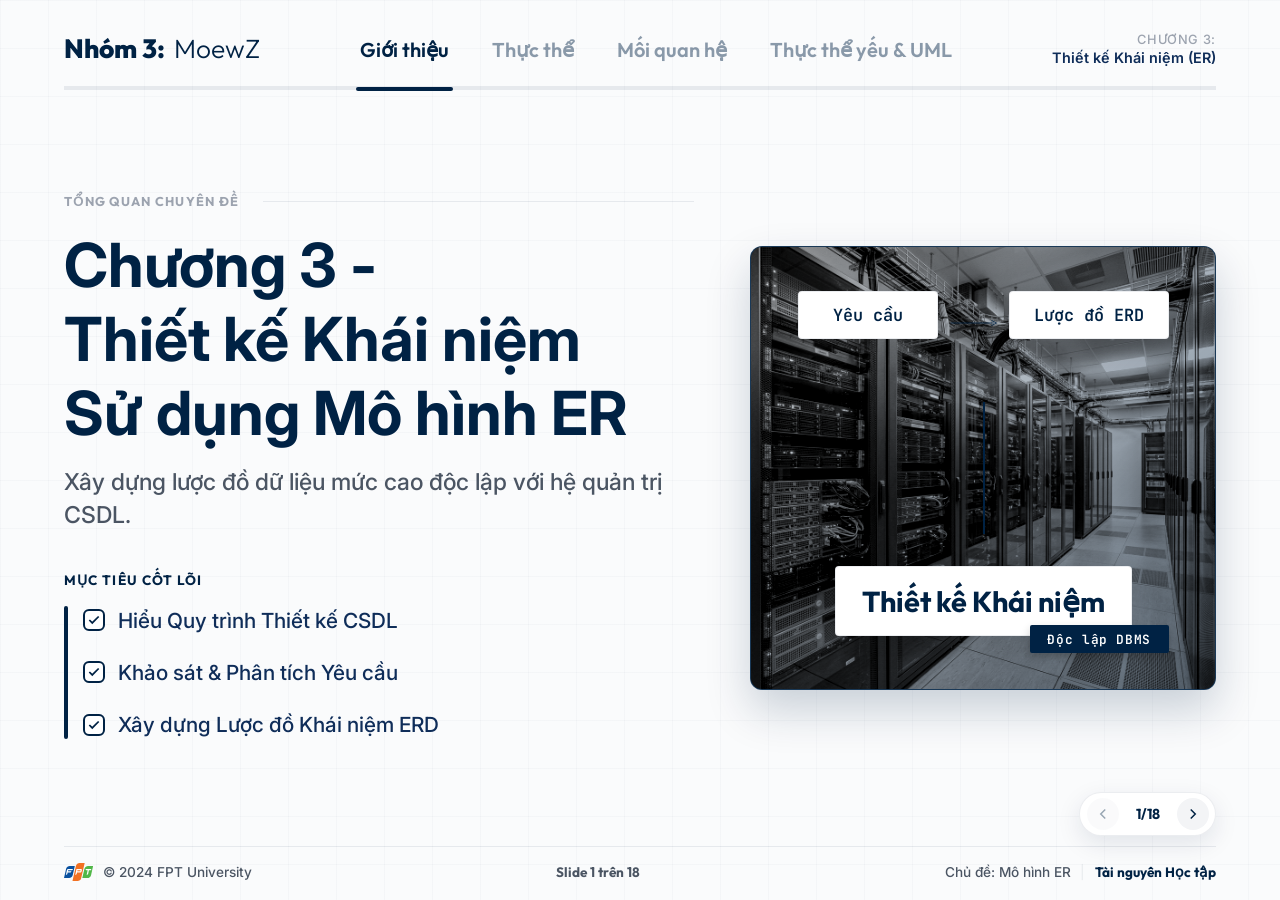
==== index.html @ f9ee856b "Initial commit" ====
<!DOCTYPE html>
<html lang="vi">
<head>
  <meta charset="UTF-8">
  <meta name="viewport" content="width=device-width, initial-scale=1.0">
  <title>DBMS 101: Thiết kế Cơ sở Dữ liệu với Mô hình ER</title>
  <!-- SEO Meta Tags -->
  <meta name="description" content="Slide thuyết trình tương tác Chương 3: Thiết kế Khái niệm sử dụng Mô hình Thực thể - Quan hệ (ER). Dành cho môn học Hệ quản trị Cơ sở Dữ liệu.">
  <meta name="keywords" content="Mô hình ER, Thiết kế CSDL, Thực thể yếu, Ràng buộc Bản số, Sơ đồ Lớp UML, Quan hệ Tam phân">
  <!-- Google Fonts -->
  <link rel="preconnect" href="https://fonts.googleapis.com">
  <link rel="preconnect" href="https://fonts.gstatic.com" crossorigin>
  <link href="https://fonts.googleapis.com/css2?family=Inter:wght@300;400;500;600;700&family=Outfit:wght@300;400;500;600;700;800&family=JetBrains+Mono:wght@400;500;600&display=swap" rel="stylesheet">
  <!-- Stylesheet -->
  <link rel="stylesheet" href="style.css">
</head>
<body>
  <!-- Blueprint-like Background Grid -->
  <div class="grid-background" id="grid-bg"></div>

  <!-- Main Presentation Layout -->
  <div class="presentation-container">
    
    <!-- HEADER (Global across slides) -->
    <header class="presentation-header">
      <div class="header-logo">
        <span class="logo-bold">Nhóm 3:</span>
        <span class="logo-light">MoewZ</span>
      </div>
      <nav class="header-nav">
        <button class="nav-item active" data-slide="1" id="nav-intro">Giới thiệu</button>
        <button class="nav-item" data-slide="4" id="nav-entity">Thực thể</button>
        <button class="nav-item" data-slide="10" id="nav-relationship">Mối quan hệ</button>
        <button class="nav-item" data-slide="14" id="nav-uml">Thực thể yếu & UML</button>
      </nav>
      <div class="header-sub">
        <span class="sub-chapter">Chương 3:</span>
        <span class="sub-topic">Thiết kế Khái niệm (ER)</span>
      </div>
      <!-- Thin dynamic progress bar at the bottom of header -->
      <div class="progress-bar-container">
        <div class="progress-bar-fill" id="slide-progress"></div>
      </div>
    </header>

    <!-- SLIDES WRAPPER -->
    <main class="slides-wrapper">
      
      <!-- SLIDE 1: TIÊU ĐỀ & TỔNG QUAN -->
      <section class="slide active" id="slide-1" data-index="1">
        <div class="slide-grid slide-intro-grid">
          <!-- Left Column -->
          <div class="intro-left">
            <div class="module-overview">
              <span class="overview-text">TỔNG QUAN CHUYÊN ĐỀ</span>
              <div class="overview-line"></div>
            </div>
            
            <h1 class="slide-title animate-title">
              Chương 3 -<br>Thiết kế Khái niệm<br>Sử dụng Mô hình ER
            </h1>
            <p class="slide-subtitle animate-subtitle">Xây dựng lược đồ dữ liệu mức cao độc lập với hệ quản trị CSDL.</p>
            
            <div class="objectives-container animate-objectives">
              <span class="objectives-label">Mục tiêu Cốt lõi</span>
              <div class="objectives-list-wrapper">
                <div class="objectives-line-indicator"></div>
                <ul class="objectives-list">
                  <li class="objective-item" tabindex="0">
                    <div class="custom-checkbox">
                      <svg class="check-icon" viewBox="0 0 24 24" fill="none" stroke="currentColor" stroke-width="3">
                        <polyline points="20 6 9 17 4 12"></polyline>
                      </svg>
                    </div>
                    <span class="objective-text">Hiểu Quy trình Thiết kế CSDL</span>
                  </li>
                  <li class="objective-item" tabindex="0">
                    <div class="custom-checkbox">
                      <svg class="check-icon" viewBox="0 0 24 24" fill="none" stroke="currentColor" stroke-width="3">
                        <polyline points="20 6 9 17 4 12"></polyline>
                      </svg>
                    </div>
                    <span class="objective-text">Khảo sát & Phân tích Yêu cầu</span>
                  </li>
                  <li class="objective-item" tabindex="0">
                    <div class="custom-checkbox">
                      <svg class="check-icon" viewBox="0 0 24 24" fill="none" stroke="currentColor" stroke-width="3">
                        <polyline points="20 6 9 17 4 12"></polyline>
                      </svg>
                    </div>
                    <span class="objective-text">Xây dựng Lược đồ Khái niệm ERD</span>
                  </li>
                </ul>
              </div>
            </div>
          </div>
          
          <!-- Right Column -->
          <div class="intro-right">
            <div class="server-image-container animate-server">
              <!-- Overlay Server Image -->
              <img src="server_rack.png" alt="Server Background" class="server-bg-image">
              <div class="server-overlay-tint"></div>
              
              <!-- Floating Visual Schema Elements -->
              <div class="floating-elements-layer">
                <div class="floating-card card-entities" style="--delay: 0.2s; width: 140px;">
                  <span class="mono-label">Yêu cầu</span>
                </div>
                
                <div class="arrow-container" style="--delay: 0.4s; left: calc(10% + 140px + 10px); right: calc(10% + 160px + 10px);">
                  <svg class="connecting-arrow" viewBox="0 0 100 20" fill="none" stroke="currentColor" stroke-width="1.5">
                    <path d="M 5,10 H 90" stroke-dasharray="100" stroke-dashoffset="0"></path>
                    <polyline points="85 5 95 10 85 15"></polyline>
                  </svg>
                </div>
                
                <div class="floating-card card-attributes" style="--delay: 0.6s; width: 160px;">
                  <span class="mono-label">Lược đồ ERD</span>
                </div>

                <div class="center-line-indicator" style="--delay: 0.8s;"></div>
                
                <div class="floating-card card-physical-schema" style="--delay: 1s;">
                  <span class="schema-title">Thiết kế Khái niệm</span>
                </div>
                
                <div class="tag-pk-fk" style="--delay: 1.2s;">
                  <span>Độc lập DBMS</span>
                </div>
              </div>
            </div>
          </div>
        </div>
      </section>

      <!-- SLIDE 2: CÁC GIAI ĐOẠN THIẾT KẾ CSDL -->
      <section class="slide" id="slide-2" data-index="2">
        <div class="companion-slide-container">
          <div class="companion-left">
            <div class="module-overview">
              <span class="overview-text">QUY TRÌNH THIẾT KẾ</span>
              <div class="overview-line"></div>
            </div>
            <h1 class="slide-title">Các Pha Thiết Kế Cơ Bản</h1>
            <p class="slide-subtitle">Sự chuyển dịch từ Yêu cầu người dùng sang Lược đồ vật lý.</p>
            
            <div class="interactive-relational-controls" style="flex-direction: column; gap: 1rem; align-items: flex-start; margin-top: 1.5rem;">
              <button class="action-btn active" id="btn-phase-independent" style="width: 280px; text-align: left;">1. Pha độc lập DBMS (Mức cao)</button>
              <button class="action-btn" id="btn-phase-dependent" style="width: 280px; text-align: left;">2. Pha phụ thuộc DBMS (Mức thấp)</button>
            </div>
          </div>
          
          <div class="companion-right">
            <div class="relational-table-interactive animate-table" style="padding: 1.2rem; min-height: 340px;">
              <div class="table-title" id="phase-viz-title">Sơ đồ Luồng Thiết kế: Độc lập với DBMS</div>
              
              <!-- Flowchart Representation -->
              <div class="flowchart-container" style="display: flex; flex-direction: column; gap: 0.5rem; align-items: center; justify-content: center; height: auto;">
                <div class="flow-node highlight" id="flow-req">1. Thu thập & Phân tích Yêu cầu</div>
                <div class="flow-arrow">⬇️</div>
                <div class="flow-node highlight" id="flow-conceptual">2. Thiết kế Khái niệm (Conceptual Schema)</div>
                <div class="flow-arrow" id="flow-arr-1">⬇️</div>
                <div class="flow-node" id="flow-logical">3. Thiết kế Logic (Logical Schema / Bảng Quan hệ)</div>
                <div class="flow-arrow" id="flow-arr-2">⬇️</div>
                <div class="flow-node" id="flow-physical">4. Thiết kế Vật lý (Physical / Internal Schema)</div>
              </div>
            </div>
          </div>
        </div>
      </section>

      <!-- SLIDE 3: CSDL MẪU COMPANY -->
      <section class="slide" id="slide-3" data-index="3">
        <div class="pillars-title-area">
          <h1 class="slide-title pillars-main-title">CSDL Mẫu COMPANY (Công Ty)</h1>
          <div class="pillars-title-line"></div>
        </div>
        
        <!-- 3-Column Grid of Cards with Relationships -->
        <div class="pillars-content-grid" style="grid-template-columns: 1fr; height: calc(100% - 4.5rem); position: relative; display: flex; align-items: center; justify-content: center;">
          <div class="pillars-grid" style="grid-template-columns: repeat(3, 1fr); grid-template-rows: repeat(2, 1fr); gap: 4.5rem 3.5rem; width: 100%; max-width: 950px; height: 400px; position: relative; z-index: 2;">
            
            <!-- Card 1: Phòng Ban (Col 1, Row 1) -->
            <div class="pillar-card animate-card" style="--card-index: 1; grid-column: 1; grid-row: 1; margin: 0; background: var(--color-white); border-color: var(--color-navy); box-shadow: 0 4px 12px rgba(0,34,68,0.05); padding: 1.5rem;">
              <div class="pillar-header" style="margin-bottom: 0.5rem;">
                <span class="pillar-num" style="background: none; border: none; width: auto; height: auto; font-size: 1.3rem; font-weight: 700; color: var(--color-navy);">🏢 PHÒNG_BAN</span>
              </div>
              <p class="pillar-desc" style="font-size: 0.95rem; line-height: 1.45;">
                Tên và số phòng duy nhất, một Người quản lý, nhiều Địa điểm.
              </p>
            </div>
            
            <!-- Card 2: Nhân Viên (Col 2, Row 1) -->
            <div class="pillar-card animate-card" style="--card-index: 2; grid-column: 2; grid-row: 1; margin: 0; background: var(--color-white); border-color: var(--color-border); padding: 1.5rem;">
              <div class="pillar-header" style="margin-bottom: 0.5rem;">
                <span class="pillar-num" style="background: none; border: none; width: auto; height: auto; font-size: 1.3rem; font-weight: 700; color: var(--color-navy);">👥 NHÂN_VIÊN</span>
              </div>
              <p class="pillar-desc" style="font-size: 0.95rem; line-height: 1.45;">
                Lương, Địa chỉ, Mã số bảo hiểm (SSN), phòng ban làm việc, dự án tham gia.
              </p>
            </div>

            <!-- Card 3: Dự Án (Col 3, Row 1) -->
            <div class="pillar-card animate-card" style="--card-index: 3; grid-column: 3; grid-row: 1; margin: 0; background: var(--color-white); border-color: var(--color-border); padding: 1.5rem;">
              <div class="pillar-header" style="margin-bottom: 0.5rem;">
                <span class="pillar-num" style="background: none; border: none; width: auto; height: auto; font-size: 1.3rem; font-weight: 700; color: var(--color-navy);">🏗️ DỰ_ÁN</span>
              </div>
              <p class="pillar-desc" style="font-size: 0.95rem; line-height: 1.45;">
                Tên và số hiệu duy nhất, một Địa điểm. Do một Phòng ban quản lý.
              </p>
            </div>
            
            <!-- Card 4: Người Phụ Thuộc (Col 2, Row 2) -->
            <div class="pillar-card animate-card" style="--card-index: 4; grid-column: 2; grid-row: 2; margin: 0; background: var(--color-white); border-color: var(--color-border); padding: 1.5rem;">
              <div class="pillar-header" style="margin-bottom: 0.5rem;">
                <span class="pillar-num" style="background: none; border: none; width: auto; height: auto; font-size: 1.3rem; font-weight: 700; color: var(--color-navy);">👨‍👩‍👧 NGƯỜI_PHỤ_THUỘC</span>
              </div>
              <p class="pillar-desc" style="font-size: 0.95rem; line-height: 1.45;">
                Tên, giới tính, ngày sinh và mối liên kết với Nhân viên bảo lãnh.
              </p>
            </div>
 
            <!-- SVG connection lines with fixed viewBox coordinate system -->
            <svg viewBox="0 0 950 400" style="position: absolute; top: 0; left: 0; width: 100%; height: 100%; pointer-events: none; z-index: -1; overflow: visible;">
              <!-- Line 1: PHÒNG_BAN (140, 110) to NHÂN_VIÊN (475, 110) -->
              <line x1="140" y1="110" x2="475" y2="110" stroke="var(--color-blue)" stroke-width="2.5" style="opacity: 0.85;"></line>
              
              <!-- Line 2: NHÂN_VIÊN (475, 110) to DỰ_ÁN (810, 110) -->
              <line x1="475" y1="110" x2="810" y2="110" stroke="var(--color-blue)" stroke-width="2.5" style="opacity: 0.85;"></line>
              
              <!-- Line 3: NHÂN_VIÊN (475, 110) to NGƯỜI_PHỤ_THUỘC (475, 310) -->
              <line x1="475" y1="110" x2="475" y2="310" stroke="var(--color-blue)" stroke-width="2.5" style="opacity: 0.85;"></line>
              
              <!-- Line 4 (Curved): PHÒNG_BAN (140, 110) to DỰ_ÁN (810, 110) -->
              <path d="M 140 110 Q 475 -30 810 110" fill="none" stroke="var(--color-blue)" stroke-width="2.5" style="opacity: 0.85;"></path>
            </svg>
 
            <!-- Relationship badges positioned exactly on path midpoints -->
            <!-- 1. vertical: NHÂN_VIÊN -> PHÒNG_BAN -->
            <div style="position: absolute; left: 23%; top: 27.5%; transform: translate(-50%, -50%); background: var(--color-blue-bg); color: var(--color-navy-light); border: 1px solid rgba(59, 130, 246, 0.25); border-radius: 4px; padding: 0.25rem 0.5rem; font-size: 0.75rem; font-weight: 700; box-shadow: 0 4px 8px rgba(0,0,0,0.05); z-index: 10;">Làm việc tại (1:N)</div>
            
            <!-- 2. horizontal: NHÂN_VIÊN -> DỰ_ÁN -->
            <div style="position: absolute; left: 77%; top: 27.5%; transform: translate(-50%, -50%); background: var(--color-blue-bg); color: var(--color-navy-light); border: 1px solid rgba(59, 130, 246, 0.25); border-radius: 4px; padding: 0.25rem 0.5rem; font-size: 0.75rem; font-weight: 700; box-shadow: 0 4px 8px rgba(0,0,0,0.05); z-index: 10;">Tham gia (N:N)</div>
            
            <!-- 3. vertical: NHÂN_VIÊN -> NGƯỜI_PHỤ_THUỘC -->
            <div style="position: absolute; left: 50%; top: 50%; transform: translate(-50%, -50%); background: var(--color-blue-bg); color: var(--color-navy-light); border: 1px solid rgba(59, 130, 246, 0.25); border-radius: 4px; padding: 0.25rem 0.5rem; font-size: 0.75rem; font-weight: 700; box-shadow: 0 4px 8px rgba(0,0,0,0.05); z-index: 10;">Bảo lãnh (1:N)</div>
            
            <!-- 4. curved: PHÒNG_BAN -> DỰ_ÁN -->
            <div style="position: absolute; left: 50%; top: 1%; transform: translate(-50%, -50%); background: var(--color-blue-bg); color: var(--color-navy-light); border: 1px solid rgba(59, 130, 246, 0.25); border-radius: 4px; padding: 0.25rem 0.5rem; font-size: 0.75rem; font-weight: 700; box-shadow: 0 4px 8px rgba(0,0,0,0.05); z-index: 10;">Kiểm soát (1:N)</div>

          </div>
        </div>
      </section>

      <!-- SLIDE 4: THỰC THỂ VÀ THUỘC TÍNH -->
      <section class="slide" id="slide-4" data-index="4">
        <div class="companion-slide-container">
          <div class="companion-left">
            <div class="module-overview">
              <span class="overview-text">THÀNH PHẦN CƠ BẢN</span>
              <div class="overview-line"></div>
            </div>
            <h1 class="slide-title">Thực Thể & Thuộc Tính</h1>
            <p class="slide-subtitle">Các viên gạch đặt nền móng cho mô hình khái niệm ERD.</p>
            
            <div class="objectives-container animate-objectives" style="margin-top: 2rem;">
              <div class="objectives-list-wrapper">
                <div class="objectives-line-indicator"></div>
                <ul class="objectives-list" style="gap: 1.5rem;">
                  <li class="objective-item checked" style="cursor: default;">
                    <div class="custom-checkbox"><svg class="check-icon" viewBox="0 0 24 24" fill="none" stroke="currentColor" stroke-width="3" style="opacity:1; transform:scale(1);"><polyline points="20 6 9 17 4 12"></polyline></svg></div>
                    <span class="objective-text"><strong>Thực thể (Entity):</strong> Đối tượng có sự tồn tại độc lập (vật lý hoặc khái niệm).</span>
                  </li>
                  <li class="objective-item checked" style="cursor: default;">
                    <div class="custom-checkbox"><svg class="check-icon" viewBox="0 0 24 24" fill="none" stroke="currentColor" stroke-width="3" style="opacity:1; transform:scale(1);"><polyline points="20 6 9 17 4 12"></polyline></svg></div>
                    <span class="objective-text"><strong>Tập thực thể (Entity Set):</strong> Tập hợp các thực thể cùng loại (extension).</span>
                  </li>
                  <li class="objective-item checked" style="cursor: default;">
                    <div class="custom-checkbox"><svg class="check-icon" viewBox="0 0 24 24" fill="none" stroke="currentColor" stroke-width="3" style="opacity:1; transform:scale(1);"><polyline points="20 6 9 17 4 12"></polyline></svg></div>
                    <span class="objective-text"><strong>Thuộc tính (Attribute):</strong> Các đặc tính dùng để mô tả thực thể.</span>
                  </li>
                </ul>
              </div>
            </div>
          </div>
          
          <div class="companion-right">
            <!-- Diagram view for slide 4 -->
            <div class="relational-table-interactive animate-table" style="padding: 2rem; display: flex; align-items: center; justify-content: center; height: 350px;">
              <svg width="480" height="300" viewBox="0 0 480 300" style="color: var(--color-navy); overflow: visible;">
                <!-- Entity Rectangle -->
                <rect x="150" y="120" width="180" height="60" fill="none" stroke="currentColor" stroke-width="2.5" rx="4"></rect>
                <text x="240" y="156" font-family="var(--font-title)" font-weight="700" font-size="18" fill="currentColor" text-anchor="middle">NHÂN_VIÊN</text>
                
                <!-- Attribute 1: MãNV (Key) -->
                <ellipse cx="90" cy="50" rx="55" ry="24" fill="none" stroke="currentColor" stroke-width="1.8"></ellipse>
                <text x="90" y="54" font-family="var(--font-mono)" font-size="14" fill="currentColor" text-anchor="middle" text-decoration="underline">MãNV</text>
                <line x1="90" y1="74" x2="160" y2="120" stroke="currentColor" stroke-width="1.8"></line>
                
                <!-- Attribute 2: HọTên -->
                <ellipse cx="390" cy="50" rx="55" ry="24" fill="none" stroke="currentColor" stroke-width="1.8"></ellipse>
                <text x="390" y="54" font-family="var(--font-body)" font-size="14" fill="currentColor" text-anchor="middle">HọTên</text>
                <line x1="390" y1="74" x2="320" y2="120" stroke="currentColor" stroke-width="1.8"></line>
                
                <!-- Attribute 3: Lương -->
                <ellipse cx="240" cy="250" rx="55" ry="24" fill="none" stroke="currentColor" stroke-width="1.8"></ellipse>
                <text x="240" y="254" font-family="var(--font-body)" font-size="14" fill="currentColor" text-anchor="middle">Lương</text>
                <line x1="240" y1="226" x2="240" y2="180" stroke="currentColor" stroke-width="1.8"></line>
              </svg>
            </div>
          </div>
        </div>
      </section>

      <!-- SLIDE 5: THUỘC TÍNH ĐƠN & THUỘC TÍNH PHỨC HỢP -->
      <section class="slide" id="slide-5" data-index="5">
        <div class="companion-slide-container">
          <div class="companion-left">
            <div class="module-overview">
              <span class="overview-text">PHÂN LOẠI THUỘC TÍNH (PHẦN 1)</span>
              <div class="overview-line"></div>
            </div>
            <h1 class="slide-title">Đơn Trị & Phức Hợp</h1>
            <p class="slide-subtitle">Cách tổ chức dữ liệu dạng cây phân cấp (Figure 3.4).</p>
            
            <div class="objectives-container animate-objectives" style="margin-top: 1.5rem;">
              <div class="objectives-list-wrapper">
                <div class="objectives-line-indicator"></div>
                <div class="objective-desc" style="font-size: 1.15rem; line-height: 1.6; color: var(--color-gray);">
                  <p>🔹 <strong>Thuộc tính đơn (Simple/Atomic):</strong> Giá trị nguyên tố, không thể chia nhỏ hơn nữa. Ví dụ: <code>SốGiường</code>, <code>TìnhTrạng</code>.</p>
                  <p style="margin-top: 1rem;">🔹 <strong>Thuộc tính phức hợp (Composite):</strong> Có thể chia nhỏ thành các thuộc tính thành phần độc lập. Hữu ích khi người dùng lúc muốn truy vấn cả cụm, lúc muốn lấy từng phần nhỏ.</p>
                </div>
              </div>
            </div>
          </div>
          
          <div class="companion-right">
            <!-- Tree chart for composite attributes -->
            <div class="relational-table-interactive animate-table" style="padding: 1.5rem; min-height: 380px;">
              <div class="table-title">Ví dụ: Phân rã Thuộc tính Địa Chỉ Phòng (KTX Dom D)</div>
              <div class="address-tree" style="position: relative; display: flex; flex-direction: column; align-items: center; margin-top: 1.5rem;">
                <div class="glowing-card" style="padding: 0.6rem 2rem; background: var(--color-blue-bg); border-color: var(--color-blue); font-weight: 700; z-index: 2; margin-bottom: 4rem;">ĐịaChỉPhòng (Composite)</div>
                <div style="display: flex; width: 100%; justify-content: space-around; position: relative; z-index: 2;">
                  <div class="pillar-card" style="padding: 0.5rem 1rem; font-size: 0.9rem; text-align: center; width: 22%;">TênDom<br><span style="font-size: 0.75rem; color:var(--color-gray-light);">(Dom D)</span></div>
                  <div class="pillar-card" style="padding: 0.5rem 1rem; font-size: 0.9rem; text-align: center; width: 22%;">SốTầng<br><span style="font-size: 0.75rem; color:var(--color-gray-light);">(Tầng 3)</span></div>
                  <div class="pillar-card" style="padding: 0.5rem 1rem; font-size: 0.9rem; text-align: center; width: 22%;">SốPhòng<br><span style="font-size: 0.75rem; color:var(--color-gray-light);">(Phòng 312)</span></div>
                  <div class="pillar-card" style="padding: 0.5rem 1rem; font-size: 0.9rem; text-align: center; width: 22%;">SốGiường<br><span style="font-size: 0.75rem; color:var(--color-gray-light);">(Giường số 4)</span></div>
                </div>
                <!-- SVG lines connecting them -->
                <svg style="position: absolute; top: 0; left: 0; width: 100%; height: 100%; pointer-events: none; z-index: 1;">
                  <line x1="50%" y1="40" x2="12.5%" y2="120" stroke="var(--color-blue)" stroke-width="2.5" style="opacity: 0.7;"></line>
                  <line x1="50%" y1="40" x2="37.5%" y2="120" stroke="var(--color-blue)" stroke-width="2.5" style="opacity: 0.7;"></line>
                  <line x1="50%" y1="40" x2="62.5%" y2="120" stroke="var(--color-blue)" stroke-width="2.5" style="opacity: 0.7;"></line>
                  <line x1="50%" y1="40" x2="87.5%" y2="120" stroke="var(--color-blue)" stroke-width="2.5" style="opacity: 0.7;"></line>
                </svg>
              </div>
            </div>
          </div>
        </div>
      </section>

      <!-- SLIDE 6: THUỘC TÍNH ĐƠN TRỊ & ĐA TRỊ, LƯU TRỮ & DẪN XUẤT -->
      <section class="slide" id="slide-6" data-index="6">
        <div class="companion-slide-container">
          <div class="companion-left">
            <div class="module-overview">
              <span class="overview-text">PHÂN LOẠI THUỘC TÍNH (PHẦN 2)</span>
              <div class="overview-line"></div>
            </div>
            <h1 class="slide-title">Đa Trị & Dẫn Xuất</h1>
            <p class="slide-subtitle">Xử lý các thuộc tính động và tập hợp giá trị.</p>
            
            <div class="objectives-container animate-objectives" style="margin-top: 1.5rem;">
              <div class="objectives-list-wrapper">
                <div class="objectives-line-indicator"></div>
                <div class="objective-desc" style="font-size: 1.15rem; line-height: 1.6; color: var(--color-gray);">
                  <p>🔹 <strong>Đơn trị (Single-valued):</strong> Chỉ có đúng 1 giá trị cho mỗi thực thể. Ví dụ: <code>NgàyNhậnPhòng</code>.</p>
                  <p style="margin-top: 0.8rem;">🔹 <strong>Đa trị (Multivalued):</strong> Có thể chứa một tập hợp giá trị cho cùng 1 thực thể. Ký hiệu: <strong>Hình bầu dục viền kép</strong>. Ví dụ: <code>{TiệnNghi}</code> (Điều hòa, Tủ lạnh...), <code>{SinhViênLưuTrú}</code>.</p>
                  <p style="margin-top: 0.8rem;">🔹 <strong>Dẫn xuất (Derived):</strong> Giá trị được tính từ thuộc tính khác. Ký hiệu: <strong>Hình bầu dục nét đứt</strong>. Ví dụ: <code>SốNgàyLưuTrú</code> (tính từ NgàyNhậnPhòng).</p>
                </div>
              </div>
            </div>
          </div>
          
          <div class="companion-right">
            <div class="relational-table-interactive animate-table" style="padding: 1.5rem; min-height: 380px; display: flex; flex-direction: column; justify-content: space-between;">
              <div class="table-title">Ký hiệu ER & Bộ tính toán Lưu trú KTX Dom D</div>
              
              <!-- SVG Notation Diagram -->
              <div style="display: flex; justify-content: center; margin-bottom: 0.5rem; border-bottom: 1px dashed var(--color-border); padding-bottom: 0.8rem;">
                <svg width="450" height="150" viewBox="0 0 450 150" style="color: var(--color-navy); overflow: visible;">
                  <!-- Entity Rectangle -->
                  <rect x="160" y="80" width="130" height="45" fill="none" stroke="currentColor" stroke-width="2.5" rx="4"></rect>
                  <text x="225" y="107" font-family="var(--font-title)" font-weight="700" font-size="13" fill="currentColor" text-anchor="middle">PHÒNG_KTX</text>
                  
                  <!-- Multivalued: {TiệnNghi} (Double Ellipse) -->
                  <ellipse cx="70" cy="30" rx="55" ry="20" fill="none" stroke="currentColor" stroke-width="1.8"></ellipse>
                  <ellipse cx="70" cy="30" rx="49" ry="15" fill="none" stroke="currentColor" stroke-width="0.8"></ellipse>
                  <text x="70" y="34" font-family="var(--font-body)" font-size="11" fill="currentColor" text-anchor="middle">TiệnNghi</text>
                  <line x1="75" y1="48" x2="170" y2="80" stroke="currentColor" stroke-width="1.8"></line>
                  <text x="70" y="65" font-family="var(--font-mono)" font-size="10" fill="var(--color-blue)" font-weight="600" text-anchor="middle">Đa trị {}</text>
                  
                  <!-- Derived: ((SốNgàyLưuTrú)) (Dashed Ellipse) -->
                  <ellipse cx="380" cy="30" rx="65" ry="20" fill="none" stroke="currentColor" stroke-width="1.8" stroke-dasharray="4 4"></ellipse>
                  <text x="380" y="34" font-family="var(--font-body)" font-size="11" fill="currentColor" text-anchor="middle">SốNgàyLưuTrú</text>
                  <line x1="375" y1="48" x2="280" y2="80" stroke="currentColor" stroke-width="1.8"></line>
                  <text x="380" y="65" font-family="var(--font-mono)" font-size="10" fill="var(--color-blue)" font-weight="600" text-anchor="middle">Dẫn xuất ()</text>
                </svg>
              </div>

              <div style="background: var(--color-gray-bg); border-radius: 8px; padding: 1rem; display: flex; flex-direction: column; gap: 0.8rem; border: 1px solid var(--color-border);">
                <div style="display: flex; justify-content: space-between; align-items: center;">
                  <span style="font-weight: 600; font-size: 0.85rem;">Thuộc tính lưu trữ (Ngày nhận phòng):</span>
                  <input type="date" id="input-checkin-date" value="2026-01-01" style="padding: 0.3rem 0.6rem; border-radius: 4px; border: 1px solid var(--color-border); font-family: var(--font-mono); font-size: 0.85rem;">
                </div>
                <div style="display: flex; justify-content: space-between; align-items: center; border-top: 1.5px dashed var(--color-border); padding-top: 0.8rem; margin-top: 0.2rem;">
                  <span style="font-weight: 700; color: var(--color-navy); font-size: 0.9rem;">Thuộc tính Dẫn xuất (Số ngày ở):</span>
                  <span id="txt-derived-days" style="font-family: var(--font-title); font-size: 1.6rem; font-weight: 800; color: var(--color-blue);">152 ngày</span>
                </div>
              </div>
              <div style="font-size: 0.8rem; font-style: italic; color: var(--color-gray-light); text-anchor: middle; margin-top: 0.5rem; text-align: center;">
                Thay đổi ngày nhận phòng ở trên để xem thuộc tính SốNgàyLưuTrú tự động tính toán động.
              </div>
            </div>
          </div>
        </div>
      </section>

      <!-- SLIDE 7: GIÁ TRỊ NULL & THUỘC TÍNH PHỨC TẠP -->
      <section class="slide" id="slide-7" data-index="7">
        <div class="companion-slide-container">
          <div class="companion-left">
            <div class="module-overview">
              <span class="overview-text">GIÁ TRỊ ĐẶC BIỆT & CẤU TRÚC LỒNG</span>
              <div class="overview-line"></div>
            </div>
            <h1 class="slide-title">Giá trị NULL & Lồng nhau</h1>
            <p class="slide-subtitle">Biểu diễn các thuộc tính khuyết thiếu và phức tạp.</p>
            
            <div class="objectives-container animate-objectives" style="margin-top: 1.5rem;">
              <div class="objectives-list-wrapper">
                <div class="objectives-line-indicator"></div>
                <div class="objective-desc" style="font-size: 1.15rem; line-height: 1.6; color: var(--color-gray);">
                  <p>🔹 <strong>Giá trị NULL (Rỗng):</strong> Đại diện cho 3 trường hợp:</p>
                  <ul style="margin-left: 1.5rem; list-style-type: square; margin-top: 0.5rem;">
                    <li>Không áp dụng (Ví dụ: Số căn hộ cho nhà mặt đất)</li>
                    <li>Có giá trị nhưng bị khuyết/mất (Missing)</li>
                    <li>Chưa biết giá trị có tồn tại hay không (Unknown)</li>
                  </ul>
                  <p style="margin-top: 1rem;">🔹 <strong>Thuộc tính phức tạp (Complex):</strong> Cho phép lồng tùy ý các thuộc tính đa trị và phức hợp với nhau.</p>
                </div>
              </div>
            </div>
          </div>
          
          <div class="companion-right" style="display: flex; flex-direction: column; gap: 1rem;">
            <!-- Tree Diagram -->
            <div class="relational-table-interactive animate-table" style="padding: 1rem; min-height: 150px; display: flex; flex-direction: column; justify-content: center;">
              <div class="table-title" style="margin-bottom: 0.5rem; font-size: 0.95rem;">Sơ đồ phân cấp Thuộc tính Phức hợp & Đa trị lồng nhau</div>
              <div style="display: flex; justify-content: center; align-items: center;">
                <svg width="450" height="150" viewBox="0 0 450 150" style="color: var(--color-navy); overflow: visible;">
                  <!-- Root: LiênHệ -->
                  <rect x="155" y="10" width="140" height="35" fill="none" stroke="currentColor" stroke-width="2" rx="4"></rect>
                  <text x="225" y="32" font-family="var(--font-title)" font-weight="700" font-size="13" fill="currentColor" text-anchor="middle">LiênHệ (Complex)</text>
                  
                  <!-- Leaf 1: {ĐiệnThoại} -->
                  <ellipse cx="90" cy="90" rx="55" ry="20" fill="none" stroke="currentColor" stroke-width="1.8"></ellipse>
                  <ellipse cx="90" cy="90" rx="49" ry="15" fill="none" stroke="currentColor" stroke-width="0.8"></ellipse>
                  <text x="90" y="94" font-family="var(--font-body)" font-size="11" fill="currentColor" text-anchor="middle">{ĐiệnThoại}</text>
                  <line x1="175" y1="45" x2="110" y2="75" stroke="currentColor" stroke-width="1.8" style="opacity: 0.7;"></line>
                  
                  <!-- Leaf 2: ĐịaChỉ -->
                  <rect x="250" y="72" width="130" height="35" fill="none" stroke="currentColor" stroke-width="1.8" rx="4"></rect>
                  <text x="315" y="94" font-family="var(--font-title)" font-weight="700" font-size="11" fill="currentColor" text-anchor="middle">ĐịaChỉ (Composite)</text>
                  <line x1="260" y1="45" x2="295" y2="72" stroke="currentColor" stroke-width="1.8" style="opacity: 0.7;"></line>
                  
                  <!-- Small indicators -->
                  <text x="90" y="130" font-family="var(--font-mono)" font-size="10" fill="var(--color-blue)" font-weight="600" text-anchor="middle">Đa trị</text>
                  <text x="315" y="130" font-family="var(--font-mono)" font-size="10" fill="var(--color-blue)" font-weight="600" text-anchor="middle">Phức hợp</text>
                </svg>
              </div>
            </div>

            <!-- JSON Block -->
            <div class="nosql-code-display animate-code">
              <div class="code-header">
                <span class="code-filename">complex_attribute_nesting.json</span>
                <span class="code-lang">JSON Structure</span>
              </div>
              <pre class="code-block" style="padding: 0.8rem; font-size: 0.85rem; line-height: 1.35;"><code>{
  "nhan_vien": "Nguyễn Văn A",
  "thong_tin_lien_he": {
    "dien_thoai": ["090-123456", "098-765432"],
    "dia_chi": {
      "duong": "123 Nguyễn Trãi",
      "thanh_pho": "Hà Nội",
      "quoc_gia": "Việt Nam"
    }
  }
}</code></pre>
            </div>
          </div>
        </div>
      </section>

      <!-- SLIDE 8: KIỂU THỰC THỂ, TẬP THỰC THỂ & RÀNG BUỘC KHÓA -->
      <section class="slide" id="slide-8" data-index="8">
        <div class="companion-slide-container">
          <div class="companion-left">
            <div class="module-overview">
              <span class="overview-text">ĐỊNH DANH & TẬP HỢP</span>
              <div class="overview-line"></div>
            </div>
            <h1 class="slide-title">Kiểu, Tập & Khóa</h1>
            <p class="slide-subtitle">Ràng buộc tính duy nhất (Uniqueness Constraint).</p>
            
            <div class="objectives-container animate-objectives" style="margin-top: 1.5rem;">
              <div class="objectives-list-wrapper">
                <div class="objectives-line-indicator"></div>
                <div class="objective-desc" style="font-size: 1.15rem; line-height: 1.6; color: var(--color-gray);">
                  <p>🔹 <strong>Kiểu thực thể (Entity Type):</strong> Lược đồ (intension) mô tả cấu trúc chung.</p>
                  <p style="margin-top: 0.8rem;">🔹 <strong>Tập thực thể (Entity Set):</strong> Tập hợp các thực thể thực tế (extension) tại một thời điểm.</p>
                  <p style="margin-top: 0.8rem;">🔹 <strong>Thuộc tính Khóa (Key Attribute):</strong> Một hoặc một nhóm thuộc tính có giá trị duy nhất dùng để nhận diện thực thể. Ký hiệu bằng chữ <u>gạch dưới</u> trong hình bầu dục.</p>
                </div>
              </div>
            </div>
          </div>
          
          <div class="companion-right">
            <div class="relational-table-interactive animate-table" style="padding: 1.2rem; min-height: 380px; display: flex; flex-direction: column; justify-content: space-between;">
              <div class="table-title" style="margin-bottom: 0.5rem;">Sơ đồ Ký hiệu Khóa chính (Key Constraint)</div>
              
              <!-- Primary Key SVG representation -->
              <div style="display: flex; justify-content: center; margin-bottom: 0.5rem; border-bottom: 1px dashed var(--color-border); padding-bottom: 0.5rem;">
                <svg width="450" height="120" viewBox="0 0 450 120" style="color: var(--color-navy); overflow: visible;">
                  <!-- Card Entity representation -->
                  <rect x="150" y="75" width="150" height="40" fill="none" stroke="currentColor" stroke-width="2.5" rx="4"></rect>
                  <text x="225" y="100" font-family="var(--font-title)" font-weight="700" font-size="14" fill="currentColor" text-anchor="middle">CÔNG_DÂN</text>
                  
                  <!-- Attribute Oval 1: SốCCCD (Key) -->
                  <ellipse cx="100" cy="25" rx="55" ry="20" fill="none" stroke="currentColor" stroke-width="1.8"></ellipse>
                  <text x="100" y="29" font-family="var(--font-mono)" font-size="11" fill="currentColor" text-anchor="middle" text-decoration="underline">SốCCCD 🔑</text>
                  <line x1="110" y1="42" x2="175" y2="75" stroke="currentColor" stroke-width="1.8"></line>
                  
                  <!-- Attribute Oval 2: HọTên -->
                  <ellipse cx="350" cy="25" rx="55" ry="20" fill="none" stroke="currentColor" stroke-width="1.5"></ellipse>
                  <text x="350" y="29" font-family="var(--font-body)" font-size="11" fill="currentColor" text-anchor="middle">HọTên</text>
                  <line x1="340" y1="42" x2="275" y2="75" stroke="currentColor" stroke-width="1.5"></line>
                </svg>
              </div>

              <div class="table-title" style="font-size: 0.95rem; margin-bottom: 0.4rem; padding-bottom: 0.2rem; border-bottom: none;">Mô phỏng Tập thực thể (Extension) trong CSDL</div>
              <table class="db-table" style="font-size: 0.85rem;">
                <thead>
                  <tr>
                    <th style="padding: 0.5rem 0.8rem;">SốCCCD (Khóa)</th>
                    <th style="padding: 0.5rem 0.8rem;">HọTên</th>
                    <th style="padding: 0.5rem 0.8rem;">Lương</th>
                  </tr>
                </thead>
                <tbody>
                  <tr class="table-row">
                    <td style="padding: 0.5rem 0.8rem;"><u>001095012</u></td>
                    <td style="padding: 0.5rem 0.8rem;">Nguyễn Văn A</td>
                    <td style="padding: 0.5rem 0.8rem;">15,000,000đ</td>
                  </tr>
                  <tr class="table-row">
                    <td style="padding: 0.5rem 0.8rem;"><u>002096123</u></td>
                    <td style="padding: 0.5rem 0.8rem;">Trần Thị B</td>
                    <td style="padding: 0.5rem 0.8rem;">18,000,000đ</td>
                  </tr>
                  <tr class="table-row">
                    <td style="padding: 0.5rem 0.8rem;"><u>003097456</u></td>
                    <td style="padding: 0.5rem 0.8rem;">Lê Hoàng C</td>
                    <td style="padding: 0.5rem 0.8rem;">20,000,000đ</td>
                  </tr>
                </tbody>
              </table>
            </div>
          </div>
        </div>
      </section>

      <!-- SLIDE 9: THIẾT KẾ KHÁI NIỆM BAN ĐẦU CHO COMPANY -->
      <section class="slide" id="slide-9" data-index="9">
        <div class="companion-slide-container">
          <div class="companion-left">
            <div class="module-overview">
              <span class="overview-text">PHÁC THẢO BAN ĐẦU (FIGURE 3.8)</span>
              <div class="overview-line"></div>
            </div>
            <h1 class="slide-title">Lược Đồ Thuộc Tính Ban Đầu</h1>
            <p class="slide-subtitle">Sự tồn tại của các thuộc tính liên kết ngầm trước khi tách mối quan hệ.</p>
            <div class="objective-desc" style="font-size: 1.1rem; line-height: 1.5; color: var(--color-gray); margin-top: 1rem;">
              <p>Ban đầu, các mối quan hệ được ghi nhận tạm thời dưới dạng các **thuộc tính định danh**: </p>
              <p style="margin-top: 0.5rem;">• <code>QuảnLý</code> của PHÒNG_BAN trỏ đến một Nhân viên.</p>
              <p>• <code>GiámSát</code> của NHÂN_VIÊN trỏ đến Nhân viên cấp trên.</p>
              <p>• <code>ThuộcPhòng</code> của DỰ_ÁN trỏ đến Phòng ban quản lý.</p>
            </div>
          </div>
          
          <div class="companion-right">
            <div class="relational-table-interactive animate-table" style="padding: 1.5rem; display: flex; align-items: center; justify-content: center; height: 350px;">
              <svg width="450" height="320" viewBox="0 0 450 320" style="color: var(--color-navy); overflow: visible;">
                <rect x="30" y="30" width="140" height="50" fill="none" stroke="currentColor" stroke-width="2.5" rx="4"></rect>
                <text x="100" y="60" font-family="var(--font-title)" font-weight="700" font-size="14" fill="currentColor" text-anchor="middle">NHÂN_VIÊN</text>
                
                <rect x="280" y="30" width="140" height="50" fill="none" stroke="currentColor" stroke-width="2.5" rx="4"></rect>
                <text x="350" y="60" font-family="var(--font-title)" font-weight="700" font-size="14" fill="currentColor" text-anchor="middle">PHÒNG_BAN</text>
                
                <rect x="30" y="220" width="140" height="50" fill="none" stroke="currentColor" stroke-width="2.5" rx="4"></rect>
                <text x="100" y="250" font-family="var(--font-title)" font-weight="700" font-size="14" fill="currentColor" text-anchor="middle">DỰ_ÁN</text>
                
                <rect x="280" y="220" width="140" height="50" fill="none" stroke="currentColor" stroke-width="2.5" rx="4"></rect>
                <text x="350" y="250" font-family="var(--font-title)" font-weight="700" font-size="14" fill="currentColor" text-anchor="middle">PHỤ_THUỘC</text>
                
                <!-- Dotted attributes connection lines -->
                <line x1="100" y1="80" x2="100" y2="220" stroke="currentColor" stroke-dasharray="4 4" stroke-width="2"></line>
                <text x="110" y="150" font-family="var(--font-mono)" font-size="12" fill="currentColor">GiámSát</text>
                
                <line x1="170" y1="55" x2="280" y2="55" stroke="currentColor" stroke-dasharray="4 4" stroke-width="2"></line>
                <text x="225" y="47" font-family="var(--font-mono)" font-size="12" fill="currentColor" text-anchor="middle">QuảnLý</text>
              </svg>
            </div>
          </div>
        </div>
      </section>

      <!-- SLIDE 10: KIỂU MỐI QUAN HỆ & TẬP MỐI QUAN HỆ -->
      <section class="slide" id="slide-10" data-index="10">
        <div class="companion-slide-container">
          <div class="companion-left">
            <div class="module-overview">
              <span class="overview-text">KIÊN KẾT GIỮA THỰC THỂ</span>
              <div class="overview-line"></div>
            </div>
            <h1 class="slide-title">Mối Quan Hệ & Tập Quan Hệ</h1>
            <p class="slide-subtitle">Kết nối các đối tượng thực tế (Figure 3.9).</p>
            
            <div class="objectives-container animate-objectives" style="margin-top: 1.5rem;">
              <div class="objectives-list-wrapper">
                <div class="objectives-line-indicator"></div>
                <div class="objective-desc" style="font-size: 1.15rem; line-height: 1.6; color: var(--color-gray);">
                  <p>🔹 <strong>Kiểu mối quan hệ (Relationship Type):</strong> Định nghĩa cấu trúc liên kết giữa các thực thể. Biểu diễn bằng <strong>Hình Kim cương</strong>.</p>
                  <p style="margin-top: 0.8rem;">🔹 <strong>Tập mối quan hệ (Relationship Set):</strong> Tập hợp các liên kết cụ thể (relationship instances) giữa các thực thể.</p>
                  <p style="margin-top: 0.8rem;">🔹 <strong>Bậc mối quan hệ (Degree):</strong> Số lượng thực thể tham gia liên kết (Nhị phân, Tam phân...).</p>
                </div>
              </div>
            </div>
          </div>
          
          <div class="companion-right">
            <div class="relational-table-interactive animate-table" style="padding: 1rem; min-height: 380px; display: flex; align-items: center; justify-content: center;">
            <svg width="450" height="320" viewBox="0 0 450 320" style="color: var(--color-navy); overflow: visible;">
              <!-- Left Oval: NHÂN_VIÊN set -->
              <ellipse cx="80" cy="160" rx="60" ry="110" fill="none" stroke="currentColor" stroke-width="2" style="opacity: 0.65;"></ellipse>
              <text x="80" y="25" font-family="var(--font-title)" font-weight="700" font-size="13" fill="currentColor" text-anchor="middle">TẬP NHÂN_VIÊN</text>
              
              <!-- Right Oval: PHÒNG_BAN set -->
              <ellipse cx="370" cy="160" rx="60" ry="110" fill="none" stroke="currentColor" stroke-width="2" style="opacity: 0.65;"></ellipse>
              <text x="370" y="25" font-family="var(--font-title)" font-weight="700" font-size="13" fill="currentColor" text-anchor="middle">TẬP PHÒNG_BAN</text>
              
              <!-- Left Entities -->
              <!-- e1 -->
              <circle cx="80" cy="80" r="18" fill="var(--color-blue-bg)" stroke="var(--color-blue)" stroke-width="2"></circle>
              <text x="80" y="84" font-family="var(--font-mono)" font-size="12" fill="var(--color-navy)" font-weight="600" text-anchor="middle">e1</text>
              <text x="15" y="84" font-family="var(--font-body)" font-size="11" fill="var(--color-gray)" text-anchor="end">Anh A</text>
              
              <!-- e2 -->
              <circle cx="80" cy="160" r="18" fill="var(--color-blue-bg)" stroke="var(--color-blue)" stroke-width="2"></circle>
              <text x="80" y="164" font-family="var(--font-mono)" font-size="12" fill="var(--color-navy)" font-weight="600" text-anchor="middle">e2</text>
              <text x="15" y="164" font-family="var(--font-body)" font-size="11" fill="var(--color-gray)" text-anchor="end">Chị B</text>
              
              <!-- e3 -->
              <circle cx="80" cy="240" r="18" fill="var(--color-blue-bg)" stroke="var(--color-blue)" stroke-width="2"></circle>
              <text x="80" y="244" font-family="var(--font-mono)" font-size="12" fill="var(--color-navy)" font-weight="600" text-anchor="middle">e3</text>
              <text x="15" y="244" font-family="var(--font-body)" font-size="11" fill="var(--color-gray)" text-anchor="end">Anh C</text>
              
              <!-- Right Entities -->
              <!-- d1 -->
              <circle cx="370" cy="110" r="18" fill="var(--color-blue-bg)" stroke="var(--color-blue)" stroke-width="2"></circle>
              <text x="370" y="114" font-family="var(--font-mono)" font-size="12" fill="var(--color-navy)" font-weight="600" text-anchor="middle">d1</text>
              <text x="435" y="114" font-family="var(--font-body)" font-size="11" fill="var(--color-gray)" text-anchor="start">NghiênCứu</text>
              
              <!-- d2 -->
              <circle cx="370" cy="210" r="18" fill="var(--color-blue-bg)" stroke="var(--color-blue)" stroke-width="2"></circle>
              <text x="370" y="214" font-family="var(--font-mono)" font-size="12" fill="var(--color-navy)" font-weight="600" text-anchor="middle">d2</text>
              <text x="435" y="214" font-family="var(--font-body)" font-size="11" fill="var(--color-gray)" text-anchor="start">HànhChính</text>
              
              <!-- Relationships in the middle -->
              <!-- r1 -->
              <polygon points="225,65 240,80 225,95 210,80" fill="var(--color-white)" stroke="currentColor" stroke-width="1.8"></polygon>
              <text x="225" y="84" font-family="var(--font-mono)" font-size="11" fill="currentColor" text-anchor="middle">r1</text>
              <line x1="98" y1="80" x2="210" y2="80" stroke="currentColor" stroke-width="1.5" style="opacity: 0.6;"></line>
              <line x1="240" y1="80" x2="352" y2="110" stroke="currentColor" stroke-width="1.5" style="opacity: 0.6;"></line>
              
              <!-- r2 -->
              <polygon points="225,145 240,160 225,175 210,160" fill="var(--color-white)" stroke="currentColor" stroke-width="1.8"></polygon>
              <text x="225" y="164" font-family="var(--font-mono)" font-size="11" fill="currentColor" text-anchor="middle">r2</text>
              <line x1="98" y1="160" x2="210" y2="160" stroke="currentColor" stroke-width="1.5" style="opacity: 0.6;"></line>
              <line x1="240" y1="160" x2="352" y2="110" stroke="currentColor" stroke-width="1.5" style="opacity: 0.6;"></line>
              
              <!-- r3 -->
              <polygon points="225,225 240,240 225,255 210,240" fill="var(--color-white)" stroke="currentColor" stroke-width="1.8"></polygon>
              <text x="225" y="244" font-family="var(--font-mono)" font-size="11" fill="currentColor" text-anchor="middle">r3</text>
              <line x1="98" y1="240" x2="210" y2="240" stroke="currentColor" stroke-width="1.5" style="opacity: 0.6;"></line>
              <line x1="240" y1="240" x2="352" y2="210" stroke="currentColor" stroke-width="1.5" style="opacity: 0.6;"></line>
              
              <!-- Outer Title -->
              <text x="225" y="315" font-family="var(--font-title)" font-weight="600" font-size="13" fill="var(--color-blue)" text-anchor="middle">TẬP MỐI QUAN HỆ R (LÀM_VIỆC_CHO)</text>
            </svg>
            </div>
          </div>
        </div>
      </section>

      <!-- SLIDE 11: MỐI QUAN HỆ ĐỆ QUY & TÊN VAI TRÒ -->
      <section class="slide" id="slide-11" data-index="11">
        <div class="companion-slide-container">
          <div class="companion-left">
            <div class="module-overview">
              <span class="overview-text">QUAN HỆ ĐỆ QUY (FIGURE 3.11)</span>
              <div class="overview-line"></div>
            </div>
            <h1 class="slide-title">Mối Quan Hệ Tự Tham Chiếu</h1>
            <p class="slide-subtitle">Khi cùng một kiểu thực thể tham gia nhiều vai trò.</p>
            
            <div class="objectives-container animate-objectives" style="margin-top: 1.5rem;">
              <div class="objectives-list-wrapper">
                <div class="objectives-line-indicator"></div>
                <div class="objective-desc" style="font-size: 1.15rem; line-height: 1.6; color: var(--color-gray);">
                  <p>🔹 <strong>Tên vai trò (Role Name):</strong> Làm rõ nghĩa của các thực thể khi chúng thuộc cùng một tập hợp nhưng đóng vai trò khác nhau trong mối liên kết.</p>
                  <p style="margin-top: 0.8rem;">🔹 <strong>Mối quan hệ Kết Bạn (Friendship):</strong> </p>
                  <p>Ví dụ mạng xã hội: Kiểu thực thể <code>TÀI_KHOẢN</code> (User Account) tự liên kết với chính nó qua mối quan hệ <code>KẾT_BẠN</code>. Một bên đóng vai trò **Người gửi (nguoi_gui - N)** và bên kia đóng vai trò **Người nhận (nguoi_nhan - N)**.</p>
                </div>
              </div>
            </div>
          </div>
          
          <div class="companion-right">
            <div class="relational-table-interactive animate-table" style="padding: 2rem; display: flex; align-items: center; justify-content: center; height: 350px;">
              <svg width="480" height="300" viewBox="0 0 480 300" style="color: var(--color-navy);">
                <rect x="150" y="180" width="180" height="60" fill="none" stroke="currentColor" stroke-width="2.5" rx="4"></rect>
                <text x="240" y="217" font-family="var(--font-title)" font-weight="700" font-size="18" fill="currentColor" text-anchor="middle">TÀI_KHOẢN</text>
                
                <polygon points="240,20 300,55 240,90 180,55" fill="none" stroke="currentColor" stroke-width="2"></polygon>
                <text x="240" y="60" font-family="var(--font-title)" font-weight="600" font-size="15" fill="currentColor" text-anchor="middle">KẾT_BẠN</text>
                
                <!-- Symmetrical Loop connection -->
                <path d="M 150,210 C 50,200 50,55 180,55" fill="none" stroke="var(--color-blue)" stroke-width="2.5"></path>
                <text x="35" y="125" font-family="var(--font-body)" font-size="13" fill="currentColor" text-anchor="end">N (nguoi_gui)</text>
                
                <path d="M 330,210 C 430,200 430,55 300,55" fill="none" stroke="var(--color-blue)" stroke-width="2.5"></path>
                <text x="445" y="125" font-family="var(--font-body)" font-size="13" fill="currentColor" text-anchor="start">N (nguoi_nhan)</text>
              </svg>
            </div>
          </div>
        </div>
      </section>

      <!-- SLIDE 12: RÀNG BUỘC CẤU TRÚC MỐI QUAN HỆ NHỊ PHÂN -->
      <section class="slide" id="slide-12" data-index="12">
        <div class="companion-slide-container">
          <div class="companion-left">
            <div class="module-overview">
              <span class="overview-text">CARDINALITY & PARTICIPATION</span>
              <div class="overview-line"></div>
            </div>
            <h1 class="slide-title">Ràng Buộc Bản Số & (min, max)</h1>
            <p class="slide-subtitle">Quy định lực lượng tham gia tối thiểu và tối đa.</p>
            
            <div class="nosql-options" style="margin-top: 1.5rem; width: 100%; display: flex; flex-direction: row; gap: 1rem;">
              <button class="nosql-opt active" id="btn-card-ratio" style="padding: 0.5rem 1rem; font-size: 1rem;">1. Bản số Cardinality (N:N)</button>
              <button class="nosql-opt" id="btn-card-minmax" style="padding: 0.5rem 1rem; font-size: 1rem;">2. Ký hiệu (min, max)</button>
            </div>

            <div class="objectives-container animate-objectives" style="margin-top: 1.5rem;">
              <div class="objectives-list-wrapper">
                <div class="objectives-line-indicator"></div>
                <div class="objective-desc" style="font-size: 1.1rem; line-height: 1.5; color: var(--color-gray);">
                  <p>🎓 <strong>Ví dụ Thực tế Edunext LMS (FPT University):</strong></p>
                  <p>Mối liên kết <code>THỰC_HIỆN</code> giữa Sinh viên và Bài tập nhóm:</p>
                  <p id="card-desc-text">👉 Lực lượng: <strong>N:N</strong> (Một Sinh viên làm nhiều Bài tập nhóm, một Bài tập nhóm được làm bởi nhiều Sinh viên).</p>
                </div>
              </div>
            </div>
          </div>
          
          <div class="companion-right">
            <div class="relational-table-interactive animate-table" style="padding: 2rem; min-height: 350px; display: flex; flex-direction: column; justify-content: center; align-items: center;">
              <div class="table-title" id="card-viz-title">Biểu diễn: Tỷ lệ bản số Edunext</div>
              
              <!-- Edunext diagram -->
              <div style="display: flex; align-items: center; justify-content: space-around; width: 100%; margin-top: 1.5rem;">
                <div class="glowing-card" style="padding: 1.25rem 2rem; border-color: var(--color-navy); text-align: center; border-radius: 8px;">
                  <strong style="font-size: 1.25rem;">SinhViên</strong>
                  <div style="font-size: 0.95rem; color: var(--color-gray-light); margin-top: 0.5rem;" id="card-label-left">Tham gia: Sinh viên</div>
                </div>
                
                <div style="display: flex; flex-direction: column; align-items: center; color: var(--color-blue); font-weight: 700; font-family: var(--font-title); gap: 0.4rem;">
                  <div id="card-arrow-label" style="font-size: 1.3rem;">N:N</div>
                  <svg width="150" height="30" viewBox="0 0 150 30" fill="none" stroke="currentColor" stroke-width="3">
                    <path d="M 10,15 H 140"></path>
                    <polyline points="20 8 5 15 20 22"></polyline>
                    <polyline points="130 8 145 15 130 22"></polyline>
                  </svg>
                </div>
                
                <div class="glowing-card" style="padding: 1.25rem 2rem; border-color: var(--color-navy); text-align: center; border-radius: 8px;">
                  <strong style="font-size: 1.25rem;">BàiTậpNhóm</strong>
                  <div style="font-size: 0.95rem; color: var(--color-gray-light); margin-top: 0.5rem;" id="card-label-right">Tham gia: Bài tập nhóm</div>
                </div>
              </div>
            </div>
          </div>
        </div>
      </section>

      <!-- SLIDE 13: THUỘC TÍNH CỦA KIỂU MỐI QUAN HỆ -->
      <section class="slide" id="slide-13" data-index="13">
        <div class="companion-slide-container">
          <div class="companion-left">
            <div class="module-overview">
              <span class="overview-text">DỮ LIỆU CỦA ĐƯỜNG KẾT NỐI</span>
              <div class="overview-line"></div>
            </div>
            <h1 class="slide-title">Thuộc Tính Của Mối Quan Hệ</h1>
            <p class="slide-subtitle">Nơi đặt thuộc tính tùy thuộc vào bản số liên kết.</p>
            
            <div class="objectives-container animate-objectives" style="margin-top: 1.5rem;">
              <div class="objectives-list-wrapper">
                <div class="objectives-line-indicator"></div>
                <div class="objective-desc" style="font-size: 1.15rem; line-height: 1.6; color: var(--color-gray);">
                  <p>🔹 <strong>Quan hệ 1:1 hoặc 1:N:</strong> Thuộc tính có thể di chuyển (migrated) sang thực thể tham gia (phía N đối với quan hệ 1:N). Ví dụ: <code>NgàyBắtĐầu</code> của MANAGES có thể chuyển vào PHÒNG_BAN.</p>
                  <p style="margin-top: 0.8rem;">🔹 <strong>Quan hệ N:N:</strong> Bắt buộc thuộc tính phải nằm trên mối quan hệ. Ví dụ: thuộc tính <code>SốGiờ</code> (Hours) của WORKS_ON được xác định bởi sự kết hợp của Nhân viên & Dự án.</p>
                </div>
              </div>
            </div>
          </div>
          
          <div class="companion-right">
            <div class="relational-table-interactive animate-table" style="padding: 1.5rem; display: flex; align-items: center; justify-content: center; height: 350px;">
              <svg width="480" height="300" viewBox="0 0 480 300" style="color: var(--color-navy); overflow: visible;">
                <rect x="20" y="110" width="130" height="50" fill="none" stroke="currentColor" stroke-width="2.5" rx="4"></rect>
                <text x="85" y="140" font-family="var(--font-title)" font-weight="700" font-size="14" fill="currentColor" text-anchor="middle">NHÂN_VIÊN</text>
                
                <rect x="330" y="110" width="130" height="50" fill="none" stroke="currentColor" stroke-width="2.5" rx="4"></rect>
                <text x="395" y="140" font-family="var(--font-title)" font-weight="700" font-size="14" fill="currentColor" text-anchor="middle">DỰ_ÁN</text>
                
                <polygon points="240,80 280,110 240,140 200,110" fill="none" stroke="currentColor" stroke-width="2"></polygon>
                <text x="240" y="115" font-family="var(--font-title)" font-weight="600" font-size="12" fill="currentColor" text-anchor="middle">WORKS_ON</text>
                
                <line x1="150" y1="135" x2="200" y2="120" stroke="currentColor" stroke-width="1.8"></line>
                <text x="165" y="120" font-family="var(--font-title)" font-weight="700" font-size="13" fill="var(--color-blue)">N</text>
                <line x1="330" y1="135" x2="280" y2="120" stroke="currentColor" stroke-width="1.8"></line>
                <text x="310" y="120" font-family="var(--font-title)" font-weight="700" font-size="13" fill="var(--color-blue)">N</text>
                
                <!-- Hours Attribute -->
                <ellipse cx="240" cy="235" rx="50" ry="22" fill="none" stroke="currentColor" stroke-width="1.8"></ellipse>
                <text x="240" y="239" font-family="var(--font-body)" font-size="13" fill="currentColor" text-anchor="middle">SốGiờ</text>
                <line x1="240" y1="213" x2="240" y2="140" stroke="currentColor" stroke-dasharray="4 4" stroke-width="2"></line>
              </svg>
            </div>
          </div>
        </div>
      </section>

      <!-- SLIDE 14: KIỂU THỰC THỂ YẾU -->
      <section class="slide" id="slide-14" data-index="14">
        <div class="companion-slide-container">
          <div class="companion-left">
            <div class="module-overview">
              <span class="overview-text">THỰC THỂ PHỤ THUỘC (WEAK ENTITY)</span>
              <div class="overview-line"></div>
            </div>
            <h1 class="slide-title">Kiểu Thực Thể Yếu</h1>
            <p class="slide-subtitle">Thực thể không có khóa chính độc lập.</p>
            
            <div class="objectives-container animate-objectives" style="margin-top: 1.5rem;">
              <div class="objectives-list-wrapper">
                <div class="objectives-line-indicator"></div>
                <div class="objective-desc" style="font-size: 1.1rem; line-height: 1.5; color: var(--color-gray);">
                  <p>🏦 <strong>Ví dụ Thực tế Hệ thống Ngân hàng Việt Nam:</strong></p>
                  <p>• <strong>TàiKhoản (Account - Thực thể chủ):</strong> Có mã tài khoản duy nhất.</p>
                  <p style="margin-top: 0.5rem;">• <strong>GiaoDịch (Transaction - Thực thể yếu):</strong> Không tự định danh được nếu thiếu số hiệu tài khoản. Sử dụng khóa bộ phận (Partial Key / Discriminator) là <code>SốGiaoDich</code> (gạch dưới nét đứt).</p>
                  <p>• Mối quan hệ kết nối là **Mối quan hệ Xác định** (hình kim cương kép).</p>
                </div>
              </div>
            </div>
          </div>
          
          <div class="companion-right">
            <div class="relational-table-interactive animate-table" style="padding: 1.5rem; display: flex; align-items: center; justify-content: center; height: 350px;">
              <svg width="480" height="300" viewBox="0 0 480 300" style="color: var(--color-navy); overflow: visible;">
                <!-- Owner Entity (Single Rectangle) -->
                <rect x="20" y="110" width="130" height="50" fill="none" stroke="currentColor" stroke-width="2.5" rx="4"></rect>
                <text x="85" y="140" font-family="var(--font-title)" font-weight="700" font-size="14" fill="currentColor" text-anchor="middle">TÀI_KHOẢN</text>
                
                <!-- Identifying Relationship (Double Diamond) -->
                <polygon points="240,80 280,110 240,140 200,110" fill="none" stroke="currentColor" stroke-width="2"></polygon>
                <polygon points="240,85 274,110 240,135 206,110" fill="none" stroke="currentColor" stroke-width="1"></polygon>
                <text x="240" y="114" font-family="var(--font-title)" font-weight="600" font-size="11" fill="currentColor" text-anchor="middle">THỰC_HIỆN</text>
                
                <!-- Weak Entity (Double Rectangle) -->
                <rect x="330" y="110" width="130" height="50" fill="none" stroke="currentColor" stroke-width="2.5" rx="4"></rect>
                <rect x="334" y="114" width="122" height="42" fill="none" stroke="currentColor" stroke-width="1" rx="2"></rect>
                <text x="395" y="140" font-family="var(--font-title)" font-weight="700" font-size="14" fill="currentColor" text-anchor="middle">GIAO_DỊCH</text>
                
                <!-- Lines -->
                <line x1="150" y1="135" x2="200" y2="120" stroke="currentColor" stroke-width="1.8"></line>
                <!-- Double line for total participation -->
                <line x1="330" y1="135" x2="280" y2="120" stroke="currentColor" stroke-width="2.5"></line>
                <line x1="330" y1="140" x2="280" y2="125" stroke="currentColor" stroke-width="0.8"></line>
                
                <!-- Partial Key attribute -->
                <ellipse cx="395" cy="235" rx="55" ry="22" fill="none" stroke="currentColor" stroke-width="1.8"></ellipse>
                <text x="395" y="239" font-family="var(--font-mono)" font-size="13" fill="currentColor" text-anchor="middle">SốGiaoDịch</text>
                <line x1="395" y1="213" x2="395" y2="160" stroke="currentColor" stroke-dasharray="3 3" stroke-width="2"></line>
              </svg>
            </div>
          </div>
        </div>
      </section>

      <!-- SLIDE 15: QUY ƯỚC ĐẶT TÊN & TÓM TẮT KÝ HIỆU ERD -->
      <section class="slide" id="slide-15" data-index="15">
        <div class="pillars-title-area">
          <h1 class="slide-title pillars-main-title">Quy Ước & Ký Hiệu Đồ Họa (Figure 3.14)</h1>
          <div class="pillars-title-line"></div>
        </div>
        
        <div class="pillars-content-grid" style="grid-template-columns: 0.95fr 1.05fr; gap: 2rem;">
          <div class="abstraction-panel" style="padding: 1.5rem;">
            <div class="abstraction-header">
              <h2 class="abstraction-title" style="font-size: 1.6rem;">Quy ước đặt tên lược đồ</h2>
            </div>
            <div class="objective-desc" style="font-size: 1.05rem; line-height: 1.6; color: var(--color-gray);">
              <p>📌 <strong>Kiểu thực thể / Mối quan hệ:</strong> Viết hoa toàn bộ chữ cái (Ví dụ: <code>EMPLOYEE</code>, <code>WORKS_ON</code>).</p>
              <p style="margin-top: 0.8rem;">📌 <strong>Tên thuộc tính:</strong> Viết hoa chữ cái đầu tiên của từ (Ví dụ: <code>Name</code>, <code>Ssn</code>).</p>
              <p style="margin-top: 0.8rem;">📌 <strong>Tên vai trò (Role names):</strong> Viết thường toàn bộ chữ cái (Ví dụ: <code>supervisor</code>, <code>supervisee</code>).</p>
              <p style="margin-top: 0.8rem;">📌 Nên sử dụng danh từ số ít cho thực thể.</p>
            </div>
          </div>
          
          <div class="relational-table-interactive animate-table" style="padding: 1.5rem; overflow-y: auto; max-height: 380px;">
            <div class="table-title">Tóm tắt Ký hiệu ER Diagram</div>
            <div style="display: grid; grid-template-columns: repeat(2, 1fr); gap: 0.8rem; font-size: 0.9rem;">
              <div style="border: 1px solid var(--color-border); padding: 0.5rem; border-radius: 4px; display: flex; align-items: center; gap: 0.5rem;">
                <div style="width: 50px; height: 25px; border: 1.5px solid var(--color-navy);"></div>
                <span>Thực thể thường</span>
              </div>
              <div style="border: 1px solid var(--color-border); padding: 0.5rem; border-radius: 4px; display: flex; align-items: center; gap: 0.5rem;">
                <div style="width: 50px; height: 25px; border: 1.5px solid var(--color-navy); box-shadow: inset 0 0 0 2px white, inset 0 0 0 3px var(--color-navy);"></div>
                <span>Thực thể yếu</span>
              </div>
              <div style="border: 1px solid var(--color-border); padding: 0.5rem; border-radius: 4px; display: flex; align-items: center; gap: 0.5rem;">
                <div style="width: 30px; height: 30px; border: 1.5px solid var(--color-navy); transform: rotate(45deg); margin-left: 10px; margin-right: 10px;"></div>
                <span>Mối quan hệ thường</span>
              </div>
              <div style="border: 1px solid var(--color-border); padding: 0.5rem; border-radius: 4px; display: flex; align-items: center; gap: 0.5rem;">
                <div style="width: 30px; height: 30px; border: 1.5px solid var(--color-navy); transform: rotate(45deg); box-shadow: 0 0 0 2px white, 0 0 0 3.5px var(--color-navy); margin-left: 10px; margin-right: 10px;"></div>
                <span>Mối quan hệ xác định</span>
              </div>
              <div style="border: 1px solid var(--color-border); padding: 0.5rem; border-radius: 4px; display: flex; align-items: center; gap: 0.5rem;">
                <div style="width: 40px; height: 20px; border: 1.5px solid var(--color-navy); border-radius: 50%;"></div>
                <span>Thuộc tính thường</span>
              </div>
              <div style="border: 1px solid var(--color-border); padding: 0.5rem; border-radius: 4px; display: flex; align-items: center; gap: 0.5rem;">
                <div style="width: 40px; height: 20px; border: 1.5px solid var(--color-navy); border-radius: 50%; display: flex; align-items: center; justify-content: center; text-decoration: underline; font-size: 8px;">key</div>
                <span>Thuộc tính khóa</span>
              </div>
              <div style="border: 1px solid var(--color-border); padding: 0.5rem; border-radius: 4px; display: flex; align-items: center; gap: 0.5rem;">
                <div style="width: 40px; height: 20px; border: 1.5px solid var(--color-navy); border-radius: 50%; box-shadow: inset 0 0 0 1px white, inset 0 0 0 2px var(--color-navy);"></div>
                <span>Thuộc tính đa trị</span>
              </div>
              <div style="border: 1px solid var(--color-border); padding: 0.5rem; border-radius: 4px; display: flex; align-items: center; gap: 0.5rem;">
                <div style="width: 40px; height: 20px; border: 1.5px dashed var(--color-navy); border-radius: 50%;"></div>
                <span>Thuộc tính dẫn xuất</span>
              </div>
            </div>
          </div>
        </div>
      </section>

      <!-- SLIDE 16: TINH CHỈNH THIẾT KẾ SƠ ĐỒ ER CHO CSDL COMPANY -->
      <section class="slide" id="slide-16" data-index="16">
        <div class="companion-slide-container" style="grid-template-columns: 0.85fr 1.15fr;">
          <div class="companion-left">
            <div class="module-overview">
              <span class="overview-text">THIẾT KẾ THỰC TẾ</span>
              <div class="overview-line"></div>
            </div>
            <h1 class="slide-title">Tinh Chỉnh Thiết Kế COMPANY</h1>
            <p class="slide-subtitle">Chuyển thuộc tính tham chiếu thành mối quan hệ.</p>
            
            <div class="objectives-container animate-objectives" style="margin-top: 1rem;">
              <div class="objectives-list-wrapper">
                <div class="objectives-line-indicator"></div>
                <div class="objective-desc" style="font-size: 1rem; line-height: 1.5; color: var(--color-gray);">
                  <p>Các thuộc tính tham chiếu ban đầu (ở Slide 9) được chuẩn hóa thành các mối quan hệ đồ họa:</p>
                  <p style="margin-top: 0.5rem;">👉 <code>WORKS_FOR</code> (Nhân viên thuộc phòng ban)</p>
                  <p>👉 <code>MANAGES</code> (Quản lý phòng ban)</p>
                  <p>👉 <code>CONTROLS</code> (Phòng ban quản lý dự án)</p>
                  <p>👉 <code>WORKS_ON</code> (Nhân viên làm dự án - N:N)</p>
                  <p>👉 <code>SUPERVISION</code> (Quan hệ giám sát đệ quy)</p>
                  <p>👉 <code>DEPENDENTS_OF</code> (Liên kết người phụ thuộc)</p>
                </div>
              </div>
            </div>
            <!-- Dynamic step helper text -->
            <div id="reveal-helper-text" style="margin-top: 1.5rem; background: var(--color-blue-bg); border-left: 4px solid var(--color-blue); padding: 0.75rem 1rem; font-size: 0.9rem; font-weight: 600; color: var(--color-navy); border-radius: 0 6px 6px 0;">
              🎯 Bấm <strong>Mũi tên phải</strong> hoặc <strong>Click Next</strong> để bắt đầu vẽ sơ đồ từng bước.
            </div>
          </div>
          
          <div class="companion-right" style="position: relative;">
            <div class="relational-table-interactive animate-table" style="padding: 1rem; height: 100%; display: flex; align-items: center; justify-content: center; overflow: hidden;" data-lazy="diagram-company">
              <!-- Complex SVG company diagram rendered on active state -->
              <div id="company-lazy-placeholder" style="color: var(--color-gray-light); font-style: italic;">Đang tải sơ đồ...</div>
            </div>
          </div>
        </div>
      </section>

      <!-- SLIDE 17: SO SÁNH SƠ ĐỒ ERD VÀ BIỂU ĐỒ LỚP UML -->
      <section class="slide" id="slide-17" data-index="17">
        <div class="companion-slide-container" style="grid-template-columns: 0.9fr 1.15fr;">
          <div class="companion-left">
            <div class="module-overview">
              <span class="overview-text">ER VS UML CLASS DIAGRAMS</span>
              <div class="overview-line"></div>
            </div>
            <h1 class="slide-title">So Sánh Mô Hình ER & UML</h1>
            <p class="slide-subtitle">Sự khác biệt về thuật ngữ và ký hiệu thiết kế.</p>
            
            <div class="interactive-relational-controls" style="margin-top: 2rem;">
              <button class="action-btn active" id="btn-highlight-uml">Kích hoạt so sánh Thuật ngữ</button>
            </div>
          </div>
          
          <div class="companion-right">
            <div class="relational-table-interactive animate-table" style="padding: 1rem 1.5rem; min-height: 380px; display: flex; flex-direction: column; justify-content: space-between;">
              <div class="table-title" style="margin-bottom: 0.5rem;">Bản vẽ trực quan: Ký hiệu ERD vs UML</div>
              
              <!-- Side-by-side ERD vs UML SVG comparison -->
              <div style="display: flex; justify-content: center; margin-bottom: 0.5rem; border-bottom: 1px dashed var(--color-border); padding-bottom: 0.5rem;">
                <svg width="480" height="110" viewBox="0 0 480 110" style="color: var(--color-navy); overflow: visible;">
                  <!-- Left: ER Notation -->
                  <text x="110" y="16" font-family="var(--font-title)" font-weight="700" font-size="12" fill="var(--color-blue)" text-anchor="middle">MÔ HÌNH ERD</text>
                  
                  <rect x="10" y="40" width="80" height="30" fill="none" stroke="currentColor" stroke-width="1.8" rx="3"></rect>
                  <text x="50" y="58" font-family="var(--font-title)" font-weight="700" font-size="10" fill="currentColor" text-anchor="middle">NHÂN_VIÊN</text>
                  
                  <polygon points="145,40 160,55 145,70 130,55" fill="none" stroke="currentColor" stroke-width="1.8"></polygon>
                  <text x="145" y="58" font-family="var(--font-title)" font-size="8" fill="currentColor" text-anchor="middle">LÀM_CHO</text>
                  
                  <rect x="195" y="40" width="80" height="30" fill="none" stroke="currentColor" stroke-width="1.8" rx="3"></rect>
                  <text x="235" y="58" font-family="var(--font-title)" font-weight="700" font-size="10" fill="currentColor" text-anchor="middle">PHÒNG_BAN</text>
                  
                  <line x1="90" y1="55" x2="130" y2="55" stroke="currentColor" stroke-width="1.5"></line>
                  <text x="102" y="48" font-family="var(--font-body)" font-size="11" fill="currentColor" font-weight="700">N</text>
                  
                  <line x1="160" y1="55" x2="195" y2="55" stroke="currentColor" stroke-width="1.5"></line>
                  <text x="180" y="48" font-family="var(--font-body)" font-size="11" fill="currentColor" font-weight="700">1</text>
                  
                  <!-- Vertical Divider -->
                  <line x1="290" y1="10" x2="290" y2="100" stroke="var(--color-border)" stroke-width="2"></line>
                  
                  <!-- Right: UML Notation -->
                  <text x="385" y="16" font-family="var(--font-title)" font-weight="700" font-size="12" fill="var(--color-blue)" text-anchor="middle">BIỂU ĐỒ LỚP UML</text>
                  
                  <rect x="305" y="38" width="70" height="40" fill="none" stroke="currentColor" stroke-width="1.8" rx="3"></rect>
                  <line x1="305" y1="52" x2="375" y2="52" stroke="currentColor" stroke-width="1"></line>
                  <text x="340" y="48" font-family="var(--font-title)" font-weight="700" font-size="10" fill="currentColor" text-anchor="middle">Employee</text>
                  
                  <rect x="400" y="38" width="70" height="40" fill="none" stroke="currentColor" stroke-width="1.8" rx="3"></rect>
                  <line x1="400" y1="52" x2="470" y2="52" stroke="currentColor" stroke-width="1"></line>
                  <text x="435" y="48" font-family="var(--font-title)" font-weight="700" font-size="10" fill="currentColor" text-anchor="middle">Department</text>
                  
                  <line x1="375" y1="58" x2="400" y2="58" stroke="currentColor" stroke-width="1.5"></line>
                  <!-- Multiplicities -->
                  <text x="378" y="52" font-family="var(--font-body)" font-size="9" fill="currentColor" font-weight="700">0..*</text>
                  <text x="396" y="52" font-family="var(--font-body)" font-size="9" fill="currentColor" text-anchor="end" font-weight="700">1</text>
                </svg>
              </div>

              <div class="table-title" style="font-size: 0.95rem; margin-bottom: 0.4rem; padding-bottom: 0.2rem; border-bottom: none;">Bảng so sánh Thuật ngữ ERD vs UML</div>
              <table class="db-table" id="uml-compare-table" style="font-size: 0.85rem;">
                <thead>
                  <tr>
                    <th style="padding: 0.5rem 0.8rem; width: 30%;">Khái niệm</th>
                    <th style="padding: 0.5rem 0.8rem; width: 35%;">Mô hình ERD</th>
                    <th style="padding: 0.5rem 0.8rem; width: 35%;">Biểu đồ lớp UML</th>
                  </tr>
                </thead>
                <tbody>
                  <tr class="table-row">
                    <td style="padding: 0.5rem 0.8rem; font-weight: 600;">Đơn vị lưu trữ</td>
                    <td style="padding: 0.5rem 0.8rem;">Thực thể (Entity)</td>
                    <td style="padding: 0.5rem 0.8rem;">Đối tượng (Object) / Lớp (Class)</td>
                  </tr>
                  <tr class="table-row table-row-highlightable" id="row-term-rel">
                    <td style="padding: 0.5rem 0.8rem; font-weight: 600;">Kết nối thực thể</td>
                    <td>
                      <div class="flip-card">
                        <div class="flip-card-inner">
                          <div class="flip-card-front">Mối quan hệ (Relationship)</div>
                          <div class="flip-card-back">Liên kết (Association)</div>
                        </div>
                      </div>
                    </td>
                    <td>
                      <div class="flip-card">
                        <div class="flip-card-inner">
                          <div class="flip-card-front" style="color: var(--color-blue);">Liên kết (Association)</div>
                          <div class="flip-card-back" style="color: var(--color-white); background-color: var(--color-navy);">Mối quan hệ (Relationship)</div>
                        </div>
                      </div>
                    </td>
                  </tr>
                  <tr class="table-row table-row-highlightable" id="row-term-card">
                    <td style="padding: 0.5rem 0.8rem; font-weight: 600;">Ràng buộc bản số</td>
                    <td>
                      <div class="flip-card">
                        <div class="flip-card-inner">
                          <div class="flip-card-front">Lực lượng (Cardinality)</div>
                          <div class="flip-card-back">Độ đa dạng (Multiplicity)</div>
                        </div>
                      </div>
                    </td>
                    <td>
                      <div class="flip-card">
                        <div class="flip-card-inner">
                          <div class="flip-card-front" style="color: var(--color-blue);">Độ đa dạng (Multiplicity)</div>
                          <div class="flip-card-back" style="color: var(--color-white); background-color: var(--color-navy);">Lực lượng (Cardinality)</div>
                        </div>
                      </div>
                    </td>
                  </tr>
                  <tr class="table-row">
                    <td style="padding: 0.5rem 0.8rem; font-weight: 600;">Thực thể yếu</td>
                    <td style="padding: 0.5rem 0.8rem;">Weak Entity Type</td>
                    <td style="padding: 0.5rem 0.8rem;">Qualified Association</td>
                  </tr>
                </tbody>
              </table>
            </div>
          </div>
        </div>
      </section>

      <!-- SLIDE 18: MỐI QUAN HỆ BẬC CAO & MỐI QUAN HỆ TAM PHÂN -->
      <section class="slide" id="slide-18" data-index="18">
        <div class="companion-slide-container">
          <div class="companion-left">
            <div class="module-overview">
              <span class="overview-text">HIGHER-DEGREE RELATIONSHIPS</span>
              <div class="overview-line"></div>
            </div>
            <h1 class="slide-title">Quan Hệ Bậc Cao (Tam Phân)</h1>
            <p class="slide-subtitle">Tại sao không thể tùy tiện chia nhỏ thành quan hệ nhị phân.</p>
            
            <div class="objective-desc" style="font-size: 1.1rem; line-height: 1.6; color: var(--color-gray); margin-top: 1.5rem;">
              <p>🔹 <strong>Quan hệ Tam phân (Ternary):</strong> Kết nối đồng thời 3 thực thể. Ví dụ: Mối liên kết <code>CUNG_CẤP</code> (SUPPLY) liên quan đến Nhà cung cấp, Dự án và Linh kiện.</p>
              <p style="margin-top: 0.8rem;">⚠️ Việc phân rã thành 3 mối quan hệ nhị phân (Supplier-Part, Part-Project, Supplier-Project) sẽ làm mất đi ngữ nghĩa liên kết đồng thời, tạo ra dữ liệu ảo không tồn tại thực tế.</p>
            </div>
          </div>
          
          <div class="companion-right">
            <div class="relational-table-interactive animate-table" style="padding: 1.5rem; display: flex; align-items: center; justify-content: center; height: 350px;" data-lazy="diagram-ternary">
              <div id="ternary-lazy-placeholder" style="color: var(--color-gray-light); font-style: italic;">Đang tải sơ đồ...</div>
            </div>
          </div>
        </div>
      </section>

    </main>

    <!-- FOOTER (Global across slides) -->
    <footer class="presentation-footer">
      <div class="footer-left">
        <div class="footer-brand">
          <svg class="footer-logo-svg" width="34" height="21" viewBox="0 0 34 21" fill="none" xmlns="http://www.w3.org/2000/svg">
            <path d="M6.68439 3.50089C4.75756 3.50089 3.12259 4.75793 2.55021 6.5013C2.53888 6.54111 2.52471 6.58093 2.51338 6.6179L2.41703 6.99331L0 17.499H6.08934C7.90849 17.499 9.45845 16.3415 10.0478 14.7204L10.2774 13.7193L12.6292 3.49805H6.68439V3.50089Z" fill="#08509F"/>
            <path d="M18.1691 0C16.18 0 14.5025 1.34236 13.984 3.17389C13.9443 3.3104 13.9131 3.44976 13.8876 3.59196L9.88379 21H15.8286C17.866 21 19.5746 19.5951 20.0506 17.6981H20.0535L24.1196 0H18.1691Z" fill="#F27123"/>
            <path d="M28.0555 3.50098C26.1967 3.50098 24.6099 4.6727 23.9865 6.31937C23.9553 6.40469 23.8448 6.75165 23.8448 6.75165L21.3711 17.5019H27.3159C29.3589 17.5019 31.0732 16.0885 31.5408 14.183C31.5408 14.183 31.5408 14.183 31.5408 14.1858L33.9975 3.50382H28.0555V3.50098Z" fill="#51B748"/>
            <path d="M4.03217 7.37699C3.69781 7.6557 3.48246 7.99413 3.41728 8.26431L2.15918 13.9637H2.23002C2.62105 13.9637 2.98942 13.8243 3.32378 13.5484C3.66097 13.2726 3.87349 12.9341 3.95566 12.5445L4.27869 11.0969H6.97908C7.37011 11.0969 7.74131 10.9576 8.07851 10.6817C8.4157 10.4058 8.63105 10.0646 8.71606 9.67208L8.73023 9.60098H4.61305L4.86524 8.46055H8.76706C9.1581 8.46055 9.52646 8.32119 9.86366 8.04817C10.198 7.7723 10.4049 7.42818 10.4955 7.03855L10.5125 6.96745H5.12593C4.73489 6.96176 4.36653 7.10112 4.03217 7.37699Z" fill="white"/>
            <path d="M31.52 7.30069C31.3047 7.08455 31.0213 6.97363 30.6813 6.97363H25.2975L25.289 7.02198C25.2691 7.12721 25.2578 7.22675 25.2578 7.3206C25.2578 7.6505 25.3683 7.92637 25.5837 8.14535C25.8019 8.3615 26.0824 8.47241 26.4252 8.47241H27.587L26.4196 13.9642H26.4932C26.8843 13.9642 27.2498 13.8248 27.5842 13.5518C27.9185 13.2759 28.1254 12.9375 28.2076 12.545L29.0718 8.46957H31.809L31.8175 8.42122C31.8374 8.32168 31.8487 8.21645 31.8487 8.11407C31.8459 7.78986 31.7354 7.51683 31.52 7.30069Z" fill="white"/>
            <path d="M19.7101 6.96223H16.0718L16.0747 6.95654H14.5785L13.0938 13.9641H13.1646C13.5556 13.9641 13.924 13.8248 14.2555 13.5489C14.587 13.273 14.7967 12.9346 14.8789 12.545L15.1821 11.1059H18.8544C19.2454 11.1059 19.611 10.9666 19.9453 10.6935C20.2768 10.4205 20.4894 10.0792 20.5772 9.68108L20.8521 8.41551C20.8719 8.31597 20.8832 8.21359 20.8832 8.10836C20.8832 7.78414 20.7727 7.51112 20.5517 7.29213C20.3364 7.07315 20.0502 6.96223 19.7101 6.96223ZM15.7488 8.46101H19.3531L19.1038 9.60714H15.4995L15.7488 8.46101Z" fill="white"/>
          </svg>
          <span class="brand-text">© 2024 FPT University</span>
        </div>
      </div>
      <div class="footer-center">
        <span class="slide-number-display">Slide <span id="current-slide-num">1</span> trên 18</span>
      </div>
      <div class="footer-right">
        <span class="footer-topic">Chủ đề: Mô hình ER</span>
        <span class="footer-divider">|</span>
        <a href="#" class="footer-link">Tài nguyên Học tập</a>
      </div>
    </footer>

    <!-- NAVIGATION CONTROLS (Floating Overlay) -->
    <div class="floating-controls">
      <button class="control-btn" id="ctrl-prev" aria-label="Slide trước">
        <svg viewBox="0 0 24 24" fill="none" stroke="currentColor" stroke-width="2">
          <polyline points="15 18 9 12 15 6"></polyline>
        </svg>
      </button>
      <div class="control-indicator">
        <span id="bubble-current">1</span>/<span id="bubble-total">18</span>
      </div>
      <button class="control-btn" id="ctrl-next" aria-label="Slide tiếp theo">
        <svg viewBox="0 0 24 24" fill="none" stroke="currentColor" stroke-width="2">
          <polyline points="9 18 15 12 9 6"></polyline>
        </svg>
      </button>
    </div>

  </div>

  <!-- JavaScript -->
  <script src="state_manager.js"></script>
  <script src="diagram_animations.js"></script>
  <script src="navigation.js"></script>
  <script src="app.js"></script>
</body>
</html>
---- style.css ----
/* ==========================================================================
   DESIGN TOKENS & VARIABLES
   ========================================================================== */
:root {
  --color-navy: #002244;
  --color-navy-light: #0f2d59;
  --color-blue: #3b82f6;
  --color-blue-bg: #eff6ff;
  --color-gray: #4b5563;
  --color-gray-light: #9ca3af;
  --color-gray-bg: #f3f4f6;
  --color-border: rgba(0, 34, 68, 0.08);
  --color-white: #ffffff;
  
  --font-title: 'Outfit', sans-serif;
  --font-body: 'Inter', sans-serif;
  --font-mono: 'JetBrains Mono', monospace;

  --transition-smooth: all 0.4s cubic-bezier(0.25, 1, 0.5, 1);
  --transition-bounce: all 0.5s cubic-bezier(0.34, 1.56, 0.64, 1);
}

/* ==========================================================================
   BASE STYLES & LAYOUT RESET
   ========================================================================== */
* {
  margin: 0;
  padding: 0;
  box-sizing: border-box;
}

body {
  font-family: var(--font-body);
  color: var(--color-navy);
  background-color: #fafbfc;
  height: 100vh;
  width: 100vw;
  overflow: hidden;
  position: relative;
}

/* Technical blueprint background grid */
.grid-background {
  position: fixed;
  top: 0;
  left: 0;
  width: 100vw;
  height: 100vh;
  background-size: 48px 48px;
  background-image: 
    linear-gradient(to right, rgba(0, 34, 68, 0.025) 1px, transparent 1px),
    linear-gradient(to bottom, rgba(0, 34, 68, 0.025) 1px, transparent 1px);
  z-index: 0;
  pointer-events: none;
}

/* Presentation Container (16:9 Widescreen Focus) */
.presentation-container {
  position: relative;
  z-index: 1;
  width: 100%;
  height: 100%;
  display: flex;
  flex-direction: column;
  justify-content: space-between;
  padding: 1.8rem 4rem 1.2rem 4rem;
}

/* ==========================================================================
   GLOBAL HEADER STYLING & PROGRESS BAR
   ========================================================================== */
.presentation-header {
  display: flex;
  justify-content: space-between;
  align-items: center;
  border-bottom: 1.5px solid var(--color-border);
  padding-bottom: 1.2rem;
  z-index: 10;
  position: relative;
}

.header-logo {
  font-family: var(--font-title);
  font-size: 1.65rem;
  line-height: 1.2;
}

.logo-bold {
  font-weight: 800;
  color: var(--color-navy);
}

.logo-light {
  font-weight: 300;
  color: var(--color-navy);
  margin-left: 0.25rem;
}

.header-nav {
  display: flex;
  gap: 2.2rem;
  align-items: center;
}

.nav-item {
  background: none;
  border: none;
  font-family: var(--font-title);
  font-size: 1.25rem;
  font-weight: 600;
  color: rgba(0, 34, 68, 0.45);
  cursor: pointer;
  position: relative;
  padding: 0.5rem 0.25rem;
  transition: var(--transition-smooth);
}

.nav-item:hover {
  color: var(--color-navy);
}

.nav-item::after {
  content: '';
  position: absolute;
  bottom: -1.3rem;
  left: 0;
  width: 100%;
  height: 4px;
  background-color: var(--color-navy);
  border-radius: 2px;
  transform: scaleX(0);
  transform-origin: bottom left;
  transition: transform 0.4s cubic-bezier(0.16, 1, 0.3, 1);
}

.nav-item.active {
  color: var(--color-navy);
}

.nav-item.active::after {
  transform: scaleX(1);
}

.header-sub {
  text-align: right;
  font-family: var(--font-body);
}

.sub-chapter {
  display: block;
  font-size: 0.8rem;
  font-weight: 500;
  color: var(--color-gray-light);
  text-transform: uppercase;
  letter-spacing: 0.05em;
}

.sub-topic {
  font-size: 0.9rem;
  font-weight: 600;
  color: var(--color-navy-light);
}

/* Thin horizontal progress bar at header bottom */
.progress-bar-container {
  position: absolute;
  bottom: 0;
  left: 0;
  width: 100%;
  height: 3px;
  background-color: var(--color-border);
  overflow: hidden;
}

.progress-bar-fill {
  height: 100%;
  width: 0%;
  background-color: var(--color-blue);
  box-shadow: 0 0 8px var(--color-blue);
  transition: width 0.4s ease-out;
}

/* ==========================================================================
   REUSABLE CLASSES (Common UI Components)
   ========================================================================== */
.glowing-card {
  background-color: var(--color-white);
  border: 1.5px solid var(--color-border);
  border-radius: 8px;
  box-shadow: 0 8px 24px rgba(0, 34, 68, 0.04);
  transition: var(--transition-bounce);
}

.glowing-card:hover {
  transform: translateY(-5px);
  border-color: rgba(59, 130, 246, 0.3);
  box-shadow: 0 15px 35px rgba(59, 130, 246, 0.12);
}

.interactive-hover {
  cursor: pointer;
  transition: var(--transition-smooth);
}

.interactive-hover:hover {
  background-color: rgba(59, 130, 246, 0.05);
}

.glowing-line {
  stroke: var(--color-blue);
  stroke-shadow: 0 0 4px var(--color-blue);
  animation: pulseLine 2s infinite alternate;
}

@keyframes pulseLine {
  0% { opacity: 0.6; }
  100% { opacity: 1; }
}

/* ==========================================================================
   SLIDES WRAPPER & TRANSITIONS
   ========================================================================== */
.slides-wrapper {
  position: relative;
  flex-grow: 1;
  width: 100%;
  margin: 2rem 0;
}

.slide {
  position: absolute;
  top: 0;
  left: 0;
  width: 100%;
  height: 100%;
  opacity: 0;
  visibility: hidden;
  pointer-events: none;
  transform: translateX(50px) scale(0.98);
  transition: opacity 0.8s cubic-bezier(0.16, 1, 0.3, 1),
              transform 0.8s cubic-bezier(0.16, 1, 0.3, 1),
              visibility 0.8s;
}

.slide.active {
  opacity: 1;
  visibility: visible;
  pointer-events: auto;
  transform: translateX(0) scale(1);
}

.slide.slide-out-left {
  opacity: 0;
  visibility: hidden;
  transform: translateX(-50px) scale(0.98);
}

.slide.slide-in-left {
  transform: translateX(-50px) scale(0.98);
}

.slide.active.slide-in-left-active {
  opacity: 1;
  visibility: visible;
  pointer-events: auto;
  transform: translateX(0) scale(1);
}

.slide.slide-out-right {
  opacity: 0;
  visibility: hidden;
  transform: translateX(50px) scale(0.98);
}

/* ==========================================================================
   SLIDE 1: INTRO GRID
   ========================================================================== */
.slide-intro-grid {
  display: grid;
  grid-template-columns: 1.15fr 0.85fr;
  gap: 3.5rem;
  align-items: center;
  height: 100%;
}

.slide-intro-grid .slide-title {
  font-size: 3.8rem;
  margin-bottom: 0.8rem;
}

.module-overview {
  display: flex;
  align-items: center;
  margin-bottom: 1.2rem;
}

.overview-text {
  font-family: var(--font-title);
  font-size: 0.8rem;
  font-weight: 700;
  color: var(--color-gray-light);
  letter-spacing: 0.1em;
  text-transform: uppercase;
}

.overview-line {
  flex-grow: 1;
  height: 1px;
  background-color: var(--color-border);
  margin-left: 1.5rem;
}

.slide-subtitle {
  font-size: 1.45rem;
  color: var(--color-gray);
  margin-top: 1rem;
  font-weight: 500;
  line-height: 1.4;
}

/* Objectives checkmarks */
.objectives-container {
  margin-top: 2.5rem;
}

.objectives-label {
  display: block;
  font-family: var(--font-title);
  font-size: 0.85rem;
  font-weight: 700;
  text-transform: uppercase;
  letter-spacing: 0.08em;
  color: var(--color-navy);
  margin-bottom: 0.8rem;
}

.objectives-list-wrapper {
  position: relative;
  padding-left: 1.2rem;
}

.objectives-line-indicator {
  position: absolute;
  left: 0;
  top: 0.25rem;
  bottom: 0.25rem;
  width: 4px;
  background-color: var(--color-navy);
  border-radius: 2px;
}

.objectives-list {
  list-style: none;
  display: flex;
  flex-direction: column;
  gap: 1rem;
}

.objective-item {
  display: flex;
  align-items: center;
  gap: 0.8rem;
  cursor: pointer;
  outline: none;
  padding: 0.35rem 0.5rem;
  border-radius: 8px;
  margin-left: -0.5rem;
  transition: var(--transition-smooth);
}

.objective-item:hover, .objective-item:focus-visible {
  background-color: rgba(0, 34, 68, 0.03);
}

.custom-checkbox {
  width: 22px;
  height: 22px;
  border: 2px solid var(--color-navy);
  border-radius: 6px;
  display: flex;
  align-items: center;
  justify-content: center;
  color: var(--color-white);
  background-color: var(--color-white);
  transition: var(--transition-bounce);
}

.check-icon {
  width: 14px;
  height: 14px;
  opacity: 0;
  transform: scale(0.5);
  transition: var(--transition-bounce);
}

.objective-item.checked .custom-checkbox {
  background-color: var(--color-white);
  color: var(--color-navy);
}

.objective-item.checked .check-icon {
  opacity: 1;
  transform: scale(1);
}

.objective-text {
  font-size: 1.3rem;
  font-weight: 500;
  color: var(--color-navy-light);
  transition: var(--transition-smooth);
}

/* Grayscale Visual Server Cabinet */
.server-image-container {
  position: relative;
  width: 100%;
  aspect-ratio: 1.05;
  background-color: var(--color-navy);
  border-radius: 12px;
  overflow: hidden;
  box-shadow: 0 20px 45px rgba(0, 34, 68, 0.2);
  border: 1px solid rgba(255, 255, 255, 0.1);
}

.server-bg-image {
  width: 100%;
  height: 100%;
  object-fit: cover;
  filter: grayscale(100%) contrast(1.15) brightness(0.95);
  transition: var(--transition-smooth);
}

.server-image-container:hover .server-bg-image {
  transform: scale(1.03);
}

.server-overlay-tint {
  position: absolute;
  top: 0;
  left: 0;
  width: 100%;
  height: 100%;
  background: linear-gradient(135deg, rgba(0, 34, 68, 0.1) 0%, rgba(0, 34, 68, 0.5) 100%);
  mix-blend-mode: multiply;
  pointer-events: none;
}

.floating-elements-layer {
  position: absolute;
  top: 0;
  left: 0;
  width: 100%;
  height: 100%;
  padding: 2.2rem;
}

.floating-card {
  background-color: var(--color-white);
  border-radius: 4px;
  box-shadow: 0 10px 25px rgba(0, 0, 0, 0.15);
  border: 1px solid rgba(0, 34, 68, 0.08);
  display: flex;
  align-items: center;
  justify-content: center;
  transition: var(--transition-bounce);
  animation: floatEffect 6s ease-in-out infinite alternate;
}

.floating-card:hover {
  transform: translateY(-5px) scale(1.04);
  box-shadow: 0 15px 30px rgba(0, 0, 0, 0.25);
}

.card-entities {
  height: 48px;
  position: absolute;
  top: 10%;
  left: 10%;
}

.card-attributes {
  height: 48px;
  position: absolute;
  top: 10%;
  right: 10%;
  animation-delay: -2s;
}

.arrow-container {
  position: absolute;
  top: 15%;
  height: 20px;
  color: var(--color-navy);
}

.connecting-arrow {
  width: 100%;
  height: 100%;
}

.center-line-indicator {
  position: absolute;
  left: 50%;
  top: 35%;
  height: 30%;
  width: 2px;
  background-color: var(--color-navy);
  transform: translateX(-50%);
  opacity: 0.65;
}

.card-physical-schema {
  position: absolute;
  left: 18%;
  right: 18%;
  bottom: 12%;
  height: 70px;
  animation-delay: -4s;
}

.card-physical-schema .schema-title {
  font-family: var(--font-title);
  font-size: 1.8rem;
  font-weight: 700;
  color: var(--color-navy);
}

.mono-label {
  font-family: var(--font-mono);
  font-size: 1.05rem;
  font-weight: 600;
  color: var(--color-navy);
}

.tag-pk-fk {
  position: absolute;
  right: 10%;
  bottom: 8%;
  background-color: var(--color-navy);
  color: var(--color-white);
  padding: 0.35rem 1.1rem;
  font-family: var(--font-mono);
  font-size: 0.8rem;
  font-weight: 600;
  letter-spacing: 0.05em;
  border-radius: 2px;
  box-shadow: 0 4px 10px rgba(0, 0, 0, 0.2);
  transition: var(--transition-bounce);
}

/* ==========================================================================
   COMPANION SLIDES LAYOUT (Split 2-columns)
   ========================================================================== */
.companion-slide-container {
  display: grid;
  grid-template-columns: 0.95fr 1.05fr;
  gap: 3.5rem;
  align-items: center;
  height: 100%;
}

.action-btn {
  background-color: var(--color-white);
  border: 1.5px solid var(--color-border);
  color: var(--color-gray);
  font-family: var(--font-title);
  font-size: 1.1rem;
  font-weight: 600;
  padding: 0.75rem 1.5rem;
  border-radius: 6px;
  cursor: pointer;
  transition: var(--transition-bounce);
}

.action-btn:hover {
  border-color: var(--color-navy);
  color: var(--color-navy);
}

.action-btn.active {
  background-color: var(--color-blue-bg);
  border-color: var(--color-blue);
  color: var(--color-navy);
}

.relational-table-interactive {
  background-color: var(--color-white);
  border: 1.5px solid var(--color-border);
  border-radius: 8px;
  overflow: hidden;
  box-shadow: 0 15px 35px rgba(0, 34, 68, 0.05);
  padding: 1.5rem;
}

.table-title {
  font-family: var(--font-title);
  font-size: 1.1rem;
  font-weight: 700;
  margin-bottom: 1.2rem;
  color: var(--color-navy-light);
  border-bottom: 1px solid var(--color-border);
  padding-bottom: 0.5rem;
}

/* Interactive tables */
.db-table {
  width: 100%;
  border-collapse: collapse;
  text-align: left;
}

.db-table th {
  font-family: var(--font-title);
  font-weight: 700;
  background-color: var(--color-gray-bg);
  padding: 0.75rem 1.1rem;
  color: var(--color-navy);
  border-bottom: 1.5px solid var(--color-border);
}

.db-table td {
  padding: 0.75rem 1.1rem;
  border-bottom: 1px solid var(--color-border);
  font-family: var(--font-mono);
  font-size: 0.9rem;
}

.table-row {
  transition: var(--transition-smooth);
}

.table-row:hover {
  background-color: var(--color-blue-bg);
}

/* ==========================================================================
   SLIDE 2: FLOWCHART
   ========================================================================== */
.flow-node {
  background: var(--color-white);
  border: 1.5px solid var(--color-border);
  border-radius: 6px;
  padding: 0.5rem 1rem;
  width: 280px;
  text-align: center;
  font-weight: 600;
  transition: var(--transition-smooth);
}

.flow-node.highlight {
  border-color: var(--color-blue);
  background: var(--color-blue-bg);
  color: var(--color-navy);
  box-shadow: 0 0 12px rgba(59, 130, 246, 0.15);
}

.flow-arrow {
  color: var(--color-gray-light);
  font-size: 0.9rem;
  transition: var(--transition-smooth);
}

.flow-arrow.highlight {
  color: var(--color-blue);
}

/* ==========================================================================
   SLIDE 3: PILLARS DESIGN GRID
   ========================================================================== */
.pillars-title-area {
  display: flex;
  align-items: center;
  margin-bottom: 1.5rem;
}

.pillars-main-title {
  font-size: 2.8rem;
  margin-bottom: 0;
  white-space: nowrap;
}

.pillars-title-line {
  flex-grow: 1;
  height: 1px;
  background-color: var(--color-border);
  margin-left: 2rem;
}

.pillars-grid {
  display: grid;
  gap: 1.2rem;
}

.pillar-card {
  background-color: rgba(255, 255, 255, 0.5);
  border: 1.5px solid var(--color-border);
  border-radius: 8px;
  padding: 1.2rem;
  display: flex;
  flex-direction: column;
  justify-content: flex-start;
  position: relative;
  transition: var(--transition-bounce);
  cursor: pointer;
  overflow: hidden;
}

.pillar-card:hover {
  transform: translateY(-6px);
  border-color: rgba(0, 34, 68, 0.2);
  background-color: var(--color-white);
  box-shadow: 0 15px 30px rgba(0, 34, 68, 0.08);
}

.pillar-header {
  display: flex;
  justify-content: space-between;
  align-items: center;
  margin-bottom: 0.8rem;
}

.pillar-num {
  font-family: var(--font-title);
  font-size: 1.4rem;
  display: flex;
  align-items: center;
  justify-content: center;
}

.pillar-title {
  font-family: var(--font-title);
  font-size: 1.45rem;
  font-weight: 700;
  line-height: 1.2;
  color: var(--color-navy);
  margin-bottom: 0.6rem;
}

.pillar-desc {
  font-size: 0.9rem;
  line-height: 1.45;
  color: var(--color-gray);
}

/* ==========================================================================
   SLIDE 7: CODE BOX / NESTED DICT
   ========================================================================== */
.nosql-code-display {
  background-color: #1e293b;
  border-radius: 8px;
  box-shadow: 0 15px 35px rgba(0, 0, 0, 0.3);
  overflow: hidden;
  border: 1px solid rgba(255, 255, 255, 0.1);
  width: 100%;
}

.code-header {
  background-color: #0f172a;
  padding: 0.6rem 1.2rem;
  display: flex;
  justify-content: space-between;
  align-items: center;
  border-bottom: 1px solid rgba(255, 255, 255, 0.05);
}

.code-filename {
  font-family: var(--font-mono);
  font-size: 0.8rem;
  color: #94a3b8;
}

.code-lang {
  font-family: var(--font-title);
  font-size: 0.7rem;
  font-weight: 700;
  color: #38bdf8;
  background-color: rgba(56, 189, 248, 0.1);
  padding: 0.15rem 0.4rem;
  border-radius: 4px;
}

.code-block {
  padding: 1.2rem;
  font-family: var(--font-mono);
  font-size: 0.95rem;
  color: #f8fafc;
  line-height: 1.5;
  overflow-x: auto;
}

/* ==========================================================================
   SLIDE 15: NOTATION DICTIONARY
   ========================================================================== */
.pillars-content-grid {
  display: grid;
  grid-template-columns: 1fr 1fr;
  gap: 2rem;
  align-items: stretch;
  height: calc(100% - 4.5rem);
}

.abstraction-panel {
  background-color: var(--color-white);
  border: 1.5px solid var(--color-border);
  border-radius: 8px;
  padding: 1.8rem;
  box-shadow: 0 10px 30px rgba(0, 34, 68, 0.03);
}

.abstraction-header {
  margin-bottom: 1rem;
}

.abstraction-title {
  font-family: var(--font-title);
  font-size: 1.8rem;
  font-weight: 800;
  color: var(--color-navy);
}

.objective-desc {
  font-size: 1.1rem;
  color: var(--color-gray);
}

/* ==========================================================================
   GLOBAL FOOTER STYLING
   ========================================================================== */
.presentation-footer {
  display: flex;
  justify-content: space-between;
  align-items: center;
  border-top: 1px solid var(--color-border);
  padding-top: 1rem;
  font-size: 0.85rem;
  color: var(--color-gray-light);
  z-index: 10;
}

.footer-brand {
  display: flex;
  align-items: center;
  gap: 0.6rem;
}

.footer-logo-svg {
  height: 18px;
  width: auto;
  display: block;
}

.footer-brand .brand-text {
  font-weight: 500;
  color: var(--color-gray);
}

.slide-number-display {
  font-family: var(--font-title);
  font-weight: 700;
  color: var(--color-gray);
}

.footer-right {
  display: flex;
  align-items: center;
  gap: 0.6rem;
}

.footer-topic {
  font-weight: 500;
  color: var(--color-gray);
}

.footer-divider {
  color: var(--color-border);
}

.footer-link {
  font-family: var(--font-title);
  font-weight: 700;
  color: var(--color-navy);
  text-decoration: none;
  transition: var(--transition-smooth);
}

.footer-link:hover {
  color: var(--color-blue);
}

/* ==========================================================================
   FLOATING PRESENTATION CONTROLS
   ========================================================================== */
.floating-controls {
  position: fixed;
  bottom: 4rem;
  right: 4rem;
  background-color: var(--color-white);
  border: 1px solid var(--color-border);
  box-shadow: 0 8px 24px rgba(0, 34, 68, 0.1);
  border-radius: 30px;
  display: flex;
  align-items: center;
  padding: 0.3rem 0.4rem;
  gap: 0.4rem;
  z-index: 99;
  transition: var(--transition-smooth);
}

.floating-controls:hover {
  box-shadow: 0 12px 32px rgba(0, 34, 68, 0.15);
  transform: translateY(-2px);
}

.control-btn {
  background-color: var(--color-gray-bg);
  border: none;
  color: var(--color-navy);
  width: 32px;
  height: 32px;
  border-radius: 50%;
  display: flex;
  align-items: center;
  justify-content: center;
  cursor: pointer;
  transition: var(--transition-bounce);
}

.control-btn:hover {
  background-color: var(--color-navy);
  color: var(--color-white);
}

.control-btn svg {
  width: 18px;
  height: 18px;
}

.control-indicator {
  font-family: var(--font-title);
  font-weight: 700;
  font-size: 0.9rem;
  color: var(--color-navy);
  padding: 0 0.4rem;
  min-width: 45px;
  text-align: center;
}

/* ==========================================================================
   ANIMATIONS & KEYFRAMES (Cascade Trigger classes)
   ========================================================================== */
.slide .animate-title {
  opacity: 0;
  transform: translateY(25px);
  transition: opacity 0.8s cubic-bezier(0.16, 1, 0.3, 1) 0.1s,
              transform 0.8s cubic-bezier(0.16, 1, 0.3, 1) 0.1s;
}

.slide .animate-subtitle {
  opacity: 0;
  transform: translateY(18px);
  transition: opacity 0.8s cubic-bezier(0.16, 1, 0.3, 1) 0.2s,
              transform 0.8s cubic-bezier(0.16, 1, 0.3, 1) 0.2s;
}

.slide .animate-objectives {
  opacity: 0;
  transform: translateY(18px);
  transition: opacity 0.8s cubic-bezier(0.16, 1, 0.3, 1) 0.3s,
              transform 0.8s cubic-bezier(0.16, 1, 0.3, 1) 0.3s;
}

.slide .animate-server {
  opacity: 0;
  transform: scale(0.96) translateY(18px);
  transition: opacity 1s cubic-bezier(0.16, 1, 0.3, 1) 0.2s,
              transform 1s cubic-bezier(0.16, 1, 0.3, 1) 0.2s;
}

.slide.active .animate-title,
.slide.active .animate-subtitle,
.slide.active .animate-objectives,
.slide.active .animate-server {
  opacity: 1;
  transform: translateY(0) scale(1);
}

.slide-title.pillars-main-title {
  opacity: 0;
  transform: translateY(15px);
  transition: opacity 0.6s cubic-bezier(0.16, 1, 0.3, 1);
}
.slide.active .pillars-main-title {
  opacity: 1;
  transform: translateY(0);
}

.pillars-title-line {
  transform: scaleX(0);
  transform-origin: left;
  transition: transform 1s cubic-bezier(0.16, 1, 0.3, 1) 0.2s;
}
.slide.active .pillars-title-line {
  transform: scaleX(1);
}

.animate-card {
  opacity: 0;
  transform: translateY(25px);
  transition: opacity 0.7s cubic-bezier(0.16, 1, 0.3, 1),
              transform 0.7s cubic-bezier(0.16, 1, 0.3, 1),
              border-color 0.3s, background-color 0.3s, box-shadow 0.3s;
  transition-delay: calc(0.1s + (var(--card-index) * 0.08s));
}
.slide.active .animate-card {
  opacity: 1;
  transform: translateY(0);
}

.animate-panel {
  opacity: 0;
  transform: translateX(30px);
  transition: opacity 0.8s cubic-bezier(0.16, 1, 0.3, 1) 0.4s,
              transform 0.8s cubic-bezier(0.16, 1, 0.3, 1) 0.4s;
}
.slide.active .animate-panel {
  opacity: 1;
  transform: translateX(0);
}

.animate-table {
  opacity: 0;
  transform: scale(0.98) translateY(15px);
  transition: opacity 0.8s cubic-bezier(0.16, 1, 0.3, 1) 0.2s,
              transform 0.8s cubic-bezier(0.16, 1, 0.3, 1) 0.2s;
}
.slide.active .animate-table {
  opacity: 1;
  transform: scale(1) translateY(0);
}

.animate-code {
  opacity: 0;
  transform: translateY(15px);
  transition: opacity 0.8s cubic-bezier(0.16, 1, 0.3, 1) 0.2s,
              transform 0.8s cubic-bezier(0.16, 1, 0.3, 1) 0.2s;
}
.slide.active .animate-code {
  opacity: 1;
  transform: translateY(0);
}

@keyframes floatEffect {
  0% { transform: translateY(0px); }
  100% { transform: translateY(-6px); }
}

/* Floating Diagram card entrance delay on Slide 1 */
.server-image-container .floating-card,
.server-image-container .arrow-container,
.server-image-container .center-line-indicator,
.server-image-container .tag-pk-fk {
  opacity: 0;
  transform: translateY(12px);
  transition: opacity 0.8s cubic-bezier(0.16, 1, 0.3, 1),
              transform 0.8s cubic-bezier(0.16, 1, 0.3, 1);
  transition-delay: calc(0.3s + var(--delay, 0s));
}

.slide.active .server-image-container .floating-card,
.slide.active .server-image-container .arrow-container,
.slide.active .server-image-container .center-line-indicator,
.slide.active .server-image-container .tag-pk-fk {
  opacity: 1;
  transform: translateY(0);
}

/* ==========================================================================
   SLIDE 17: HIGHLIGHT ANIMATIONS FOR UML
   ========================================================================== */
#uml-compare-table tr.highlighted {
  background-color: var(--color-blue-bg);
  box-shadow: inset 4px 0 0 var(--color-blue);
}

#uml-compare-table tr.highlighted td.uml-term {
  animation: pulseBlueTerm 1.5s infinite alternate;
  font-size: 1.05rem;
}

@keyframes pulseBlueTerm {
  0% { color: var(--color-blue); text-shadow: 0 0 1px rgba(59, 130, 246, 0.1); }
  100% { color: var(--color-navy); text-shadow: 0 0 8px rgba(59, 130, 246, 0.5); }
}

/* ==========================================================================
   SLIDE 17: 3D FLIP CARD STYLING FOR TERMINOLOGY
   ========================================================================== */
.flip-card {
  perspective: 1000px;
  background-color: transparent;
  height: 38px;
  width: 100%;
  display: inline-block;
  vertical-align: middle;
}

.flip-card-inner {
  position: relative;
  width: 100%;
  height: 100%;
  text-align: left;
  transition: transform 0.8s cubic-bezier(0.4, 0, 0.2, 1);
  transform-style: preserve-3d;
}

.flip-card.flipped .flip-card-inner {
  transform: rotateY(180deg);
}

.flip-card-front, .flip-card-back {
  position: absolute;
  width: 100%;
  height: 100%;
  backface-visibility: hidden;
  display: flex;
  align-items: center;
  padding: 0 0.5rem;
  border-radius: 6px;
  font-weight: 600;
  transition: var(--transition-smooth);
}

.flip-card-front {
  background-color: transparent;
  color: var(--color-navy-light);
}

.flip-card-back {
  background-color: var(--color-blue-bg);
  color: var(--color-blue);
  transform: rotateY(180deg);
  border: 1px solid rgba(59, 130, 246, 0.25);
  box-shadow: 0 4px 10px rgba(59, 130, 246, 0.08);
}

/* Make sure the comparison table cells don't truncate the flip card */
#uml-compare-table td {
  position: relative;
  overflow: visible;
  padding: 0.4rem 0.8rem;
}

/* CSS adjustments for scaled-up diagram containers */
.relational-table-interactive {
  display: flex;
  flex-direction: column;
  justify-content: center;
  align-items: center;
}

.flowchart-container {
  gap: 0.8rem !important;
}

.flow-node {
  width: 360px !important;
  padding: 0.75rem 1.5rem !important;
  font-size: 1.05rem !important;
}

.flow-arrow {
  font-size: 1.25rem !important;
}
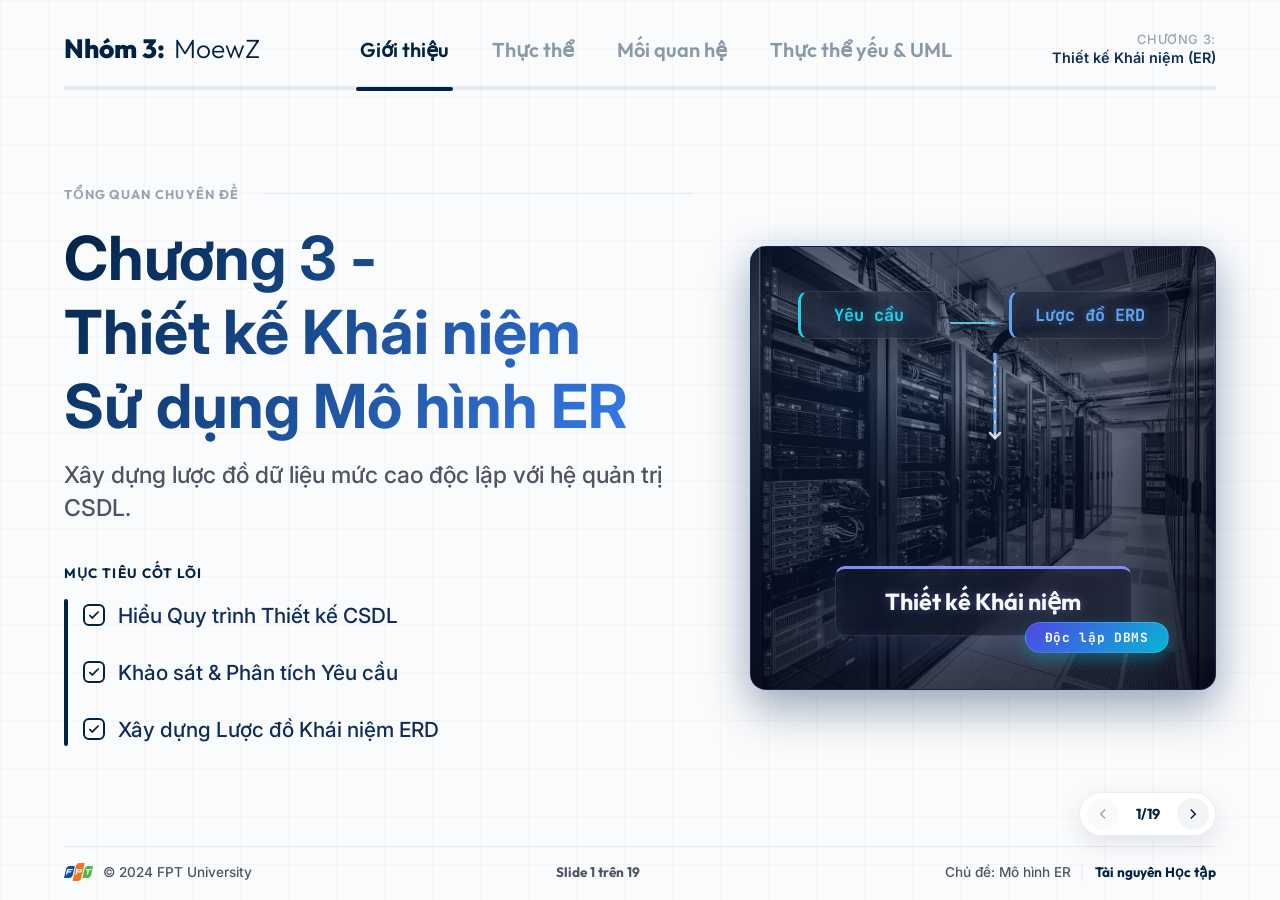
==== commit 28a0fe98: "Update presentations and logic" ====
--- a/index.html
+++ b/index.html
@@ -104,27 +104,40 @@
               
               <!-- Floating Visual Schema Elements -->
               <div class="floating-elements-layer">
+                <!-- Requirements Card -->
                 <div class="floating-card card-entities" style="--delay: 0.2s; width: 140px;">
                   <span class="mono-label">Yêu cầu</span>
                 </div>
                 
+                <!-- Horizontal Connecting Laser -->
                 <div class="arrow-container" style="--delay: 0.4s; left: calc(10% + 140px + 10px); right: calc(10% + 160px + 10px);">
-                  <svg class="connecting-arrow" viewBox="0 0 100 20" fill="none" stroke="currentColor" stroke-width="1.5">
-                    <path d="M 5,10 H 90" stroke-dasharray="100" stroke-dashoffset="0"></path>
-                    <polyline points="85 5 95 10 85 15"></polyline>
+                  <svg class="connecting-arrow" viewBox="0 0 100 20" fill="none">
+                    <path class="arrow-line-bg" d="M 5,10 H 90" stroke="rgba(255,255,255,0.15)" stroke-width="1.8"></path>
+                    <path class="arrow-line-flow" d="M 5,10 H 90" stroke="#22d3ee" stroke-width="2" stroke-dasharray="6 6" style="animation: flowLineAnim 1.2s linear infinite;"></path>
+                    <polyline points="85 5 95 10 85 15" stroke="#60a5fa" stroke-width="1.8" stroke-linecap="round" stroke-linejoin="round"></polyline>
                   </svg>
                 </div>
                 
+                <!-- ERD Card -->
                 <div class="floating-card card-attributes" style="--delay: 0.6s; width: 160px;">
                   <span class="mono-label">Lược đồ ERD</span>
                 </div>
 
-                <div class="center-line-indicator" style="--delay: 0.8s;"></div>
-                
+                <!-- Vertical Flowing Indicator -->
+                <div class="center-line-indicator" style="--delay: 0.8s; background: none; border: none; width: 24px; height: 100px; padding: 0;">
+                  <svg style="width: 24px; height: 100px;" viewBox="0 0 24 100" fill="none">
+                    <path class="arrow-line-bg" d="M12,0 L12,85" stroke="rgba(255,255,255,0.15)" stroke-width="2"></path>
+                    <path class="arrow-line-flow" d="M12,0 L12,85" stroke="#60a5fa" stroke-width="2.5" stroke-dasharray="6 6" style="animation: flowLineAnim 1.2s linear infinite;"></path>
+                    <path class="arrow-head" d="M7,80 L12,85 L17,80" stroke="#818cf8" stroke-width="2" stroke-linecap="round" stroke-linejoin="round"></path>
+                  </svg>
+                </div>
+                
+                <!-- Conceptual Design Card -->
                 <div class="floating-card card-physical-schema" style="--delay: 1s;">
                   <span class="schema-title">Thiết kế Khái niệm</span>
                 </div>
                 
+                <!-- DBMS Independent Capsule Tag -->
                 <div class="tag-pk-fk" style="--delay: 1.2s;">
                   <span>Độc lập DBMS</span>
                 </div>
@@ -149,21 +162,116 @@
               <button class="action-btn active" id="btn-phase-independent" style="width: 280px; text-align: left;">1. Pha độc lập DBMS (Mức cao)</button>
               <button class="action-btn" id="btn-phase-dependent" style="width: 280px; text-align: left;">2. Pha phụ thuộc DBMS (Mức thấp)</button>
             </div>
+
+            <!-- Dynamic Description Card -->
+            <div class="phase-desc-panel" id="phase-desc-panel">
+              <div class="phase-desc-title">Chi tiết giai đoạn:</div>
+              <div class="phase-desc-text" id="phase-desc-text">Pha độc lập DBMS: Khảo sát và phân tích yêu cầu từ phía người dùng, sau đó phác thảo mô hình khái niệm (ERD) hoàn toàn độc lập với phần cứng và phần mềm DBMS cụ thể.</div>
+            </div>
           </div>
           
           <div class="companion-right">
-            <div class="relational-table-interactive animate-table" style="padding: 1.2rem; min-height: 340px;">
-              <div class="table-title" id="phase-viz-title">Sơ đồ Luồng Thiết kế: Độc lập với DBMS</div>
+            <div class="relational-table-interactive animate-table" style="padding: 1.2rem; min-height: 460px; display: flex; flex-direction: column; justify-content: center;">
+              <div class="table-title" id="phase-viz-title" style="margin-bottom: 1.5rem;">Sơ đồ Luồng Thiết kế: Độc lập với DBMS</div>
               
               <!-- Flowchart Representation -->
-              <div class="flowchart-container" style="display: flex; flex-direction: column; gap: 0.5rem; align-items: center; justify-content: center; height: auto;">
-                <div class="flow-node highlight" id="flow-req">1. Thu thập & Phân tích Yêu cầu</div>
-                <div class="flow-arrow">⬇️</div>
-                <div class="flow-node highlight" id="flow-conceptual">2. Thiết kế Khái niệm (Conceptual Schema)</div>
-                <div class="flow-arrow" id="flow-arr-1">⬇️</div>
-                <div class="flow-node" id="flow-logical">3. Thiết kế Logic (Logical Schema / Bảng Quan hệ)</div>
-                <div class="flow-arrow" id="flow-arr-2">⬇️</div>
-                <div class="flow-node" id="flow-physical">4. Thiết kế Vật lý (Physical / Internal Schema)</div>
+              <div class="flowchart-container" style="display: flex; flex-direction: column; gap: 0.2rem; align-items: center; justify-content: center; height: auto;">
+                <!-- Node 1 -->
+                <div class="flow-node highlight" id="flow-req">
+                  <div class="flow-node-content">
+                    <div class="flow-node-icon-wrapper">
+                      <svg class="flow-node-icon" viewBox="0 0 24 24" fill="none" stroke="currentColor" stroke-width="2" stroke-linecap="round" stroke-linejoin="round">
+                        <path d="M14 2H6a2 2 0 0 0-2 2v16a2 2 0 0 0 2 2h12a2 2 0 0 0 2-2V8z"></path>
+                        <polyline points="14 2 14 8 20 8"></polyline>
+                        <circle cx="11" cy="14" r="3"></circle>
+                        <line x1="18" y1="18" x2="13.5" y2="13.5"></line>
+                      </svg>
+                    </div>
+                    <div class="flow-node-details">
+                      <span class="flow-node-num">Bước 1</span>
+                      <span class="flow-node-title">Thu thập & Phân tích Yêu cầu</span>
+                    </div>
+                  </div>
+                </div>
+
+                <!-- Arrow 0 -->
+                <div class="flow-arrow highlight" id="flow-arr-0">
+                  <svg class="flow-arrow-svg" viewBox="0 0 24 40">
+                    <path class="arrow-line-bg" d="M12,0 L12,30"></path>
+                    <path class="arrow-line-flow" d="M12,0 L12,30"></path>
+                    <path class="arrow-head" d="M7,23 L12,28 L17,23"></path>
+                  </svg>
+                </div>
+
+                <!-- Node 2 -->
+                <div class="flow-node highlight" id="flow-conceptual">
+                  <div class="flow-node-content">
+                    <div class="flow-node-icon-wrapper">
+                      <svg class="flow-node-icon" viewBox="0 0 24 24" fill="none" stroke="currentColor" stroke-width="2" stroke-linecap="round" stroke-linejoin="round">
+                        <polygon points="12 2 2 7 12 12 22 7 12 2"></polygon>
+                        <polyline points="2 17 12 22 22 17"></polyline>
+                        <polyline points="2 12 12 17 22 12"></polyline>
+                      </svg>
+                    </div>
+                    <div class="flow-node-details">
+                      <span class="flow-node-num">Bước 2</span>
+                      <span class="flow-node-title">Thiết kế Khái niệm (Conceptual Schema)</span>
+                    </div>
+                  </div>
+                </div>
+
+                <!-- Arrow 1 -->
+                <div class="flow-arrow" id="flow-arr-1">
+                  <svg class="flow-arrow-svg" viewBox="0 0 24 40">
+                    <path class="arrow-line-bg" d="M12,0 L12,30"></path>
+                    <path class="arrow-line-flow" d="M12,0 L12,30"></path>
+                    <path class="arrow-head" d="M7,23 L12,28 L17,23"></path>
+                  </svg>
+                </div>
+
+                <!-- Node 3 -->
+                <div class="flow-node" id="flow-logical">
+                  <div class="flow-node-content">
+                    <div class="flow-node-icon-wrapper">
+                      <svg class="flow-node-icon" viewBox="0 0 24 24" fill="none" stroke="currentColor" stroke-width="2" stroke-linecap="round" stroke-linejoin="round">
+                        <rect x="3" y="3" width="18" height="18" rx="2" ry="2"></rect>
+                        <line x1="3" y1="9" x2="21" y2="9"></line>
+                        <line x1="3" y1="15" x2="21" y2="15"></line>
+                        <line x1="10" y1="9" x2="10" y2="21"></line>
+                      </svg>
+                    </div>
+                    <div class="flow-node-details">
+                      <span class="flow-node-num">Bước 3</span>
+                      <span class="flow-node-title">Thiết kế Logic (Logical Schema)</span>
+                    </div>
+                  </div>
+                </div>
+
+                <!-- Arrow 2 -->
+                <div class="flow-arrow" id="flow-arr-2">
+                  <svg class="flow-arrow-svg" viewBox="0 0 24 40">
+                    <path class="arrow-line-bg" d="M12,0 L12,30"></path>
+                    <path class="arrow-line-flow" d="M12,0 L12,30"></path>
+                    <path class="arrow-head" d="M7,23 L12,28 L17,23"></path>
+                  </svg>
+                </div>
+
+                <!-- Node 4 -->
+                <div class="flow-node" id="flow-physical">
+                  <div class="flow-node-content">
+                    <div class="flow-node-icon-wrapper">
+                      <svg class="flow-node-icon" viewBox="0 0 24 24" fill="none" stroke="currentColor" stroke-width="2" stroke-linecap="round" stroke-linejoin="round">
+                        <ellipse cx="12" cy="5" rx="9" ry="3"></ellipse>
+                        <path d="M3 5v14c0 1.66 4 3 9 3s9-1.34 9-3V5"></path>
+                        <path d="M3 12c0 1.66 4 3 9 3s9-1.34 9-3"></path>
+                      </svg>
+                    </div>
+                    <div class="flow-node-details">
+                      <span class="flow-node-num">Bước 4</span>
+                      <span class="flow-node-title">Thiết kế Vật lý (Physical Schema)</span>
+                    </div>
+                  </div>
+                </div>
               </div>
             </div>
           </div>
@@ -178,11 +286,11 @@
         </div>
         
         <!-- 3-Column Grid of Cards with Relationships -->
-        <div class="pillars-content-grid" style="grid-template-columns: 1fr; height: calc(100% - 4.5rem); position: relative; display: flex; align-items: center; justify-content: center;">
-          <div class="pillars-grid" style="grid-template-columns: repeat(3, 1fr); grid-template-rows: repeat(2, 1fr); gap: 4.5rem 3.5rem; width: 100%; max-width: 950px; height: 400px; position: relative; z-index: 2;">
+        <div class="pillars-content-grid" style="grid-template-columns: 1fr; height: calc(100% - 4.5rem); position: relative; display: flex; align-items: flex-start; justify-content: center;">
+          <div class="pillars-grid" style="grid-template-columns: repeat(3, 1fr); grid-template-rows: repeat(2, 1fr); gap: 5.5rem 9.5rem; width: 100%; max-width: 1450px; height: 480px; position: relative; z-index: 2; margin-top: 7.5rem;">
             
             <!-- Card 1: Phòng Ban (Col 1, Row 1) -->
-            <div class="pillar-card animate-card" style="--card-index: 1; grid-column: 1; grid-row: 1; margin: 0; background: var(--color-white); border-color: var(--color-navy); box-shadow: 0 4px 12px rgba(0,34,68,0.05); padding: 1.5rem;">
+            <div class="pillar-card animate-card" id="card-dept" style="--card-index: 1; grid-column: 1; grid-row: 1; margin: 0;">
               <div class="pillar-header" style="margin-bottom: 0.5rem;">
                 <span class="pillar-num" style="background: none; border: none; width: auto; height: auto; font-size: 1.3rem; font-weight: 700; color: var(--color-navy);">🏢 PHÒNG_BAN</span>
               </div>
@@ -192,7 +300,7 @@
             </div>
             
             <!-- Card 2: Nhân Viên (Col 2, Row 1) -->
-            <div class="pillar-card animate-card" style="--card-index: 2; grid-column: 2; grid-row: 1; margin: 0; background: var(--color-white); border-color: var(--color-border); padding: 1.5rem;">
+            <div class="pillar-card animate-card" id="card-emp" style="--card-index: 2; grid-column: 2; grid-row: 1; margin: 0;">
               <div class="pillar-header" style="margin-bottom: 0.5rem;">
                 <span class="pillar-num" style="background: none; border: none; width: auto; height: auto; font-size: 1.3rem; font-weight: 700; color: var(--color-navy);">👥 NHÂN_VIÊN</span>
               </div>
@@ -202,7 +310,7 @@
             </div>
 
             <!-- Card 3: Dự Án (Col 3, Row 1) -->
-            <div class="pillar-card animate-card" style="--card-index: 3; grid-column: 3; grid-row: 1; margin: 0; background: var(--color-white); border-color: var(--color-border); padding: 1.5rem;">
+            <div class="pillar-card animate-card" id="card-proj" style="--card-index: 3; grid-column: 3; grid-row: 1; margin: 0;">
               <div class="pillar-header" style="margin-bottom: 0.5rem;">
                 <span class="pillar-num" style="background: none; border: none; width: auto; height: auto; font-size: 1.3rem; font-weight: 700; color: var(--color-navy);">🏗️ DỰ_ÁN</span>
               </div>
@@ -212,7 +320,7 @@
             </div>
             
             <!-- Card 4: Người Phụ Thuộc (Col 2, Row 2) -->
-            <div class="pillar-card animate-card" style="--card-index: 4; grid-column: 2; grid-row: 2; margin: 0; background: var(--color-white); border-color: var(--color-border); padding: 1.5rem;">
+            <div class="pillar-card animate-card" id="card-dep" style="--card-index: 4; grid-column: 2; grid-row: 2; margin: 0;">
               <div class="pillar-header" style="margin-bottom: 0.5rem;">
                 <span class="pillar-num" style="background: none; border: none; width: auto; height: auto; font-size: 1.3rem; font-weight: 700; color: var(--color-navy);">👨‍👩‍👧 NGƯỜI_PHỤ_THUỘC</span>
               </div>
@@ -222,32 +330,44 @@
             </div>
  
             <!-- SVG connection lines with fixed viewBox coordinate system -->
-            <svg viewBox="0 0 950 400" style="position: absolute; top: 0; left: 0; width: 100%; height: 100%; pointer-events: none; z-index: -1; overflow: visible;">
-              <!-- Line 1: PHÒNG_BAN (140, 110) to NHÂN_VIÊN (475, 110) -->
-              <line x1="140" y1="110" x2="475" y2="110" stroke="var(--color-blue)" stroke-width="2.5" style="opacity: 0.85;"></line>
-              
-              <!-- Line 2: NHÂN_VIÊN (475, 110) to DỰ_ÁN (810, 110) -->
-              <line x1="475" y1="110" x2="810" y2="110" stroke="var(--color-blue)" stroke-width="2.5" style="opacity: 0.85;"></line>
-              
-              <!-- Line 3: NHÂN_VIÊN (475, 110) to NGƯỜI_PHỤ_THUỘC (475, 310) -->
-              <line x1="475" y1="110" x2="475" y2="310" stroke="var(--color-blue)" stroke-width="2.5" style="opacity: 0.85;"></line>
-              
-              <!-- Line 4 (Curved): PHÒNG_BAN (140, 110) to DỰ_ÁN (810, 110) -->
-              <path d="M 140 110 Q 475 -30 810 110" fill="none" stroke="var(--color-blue)" stroke-width="2.5" style="opacity: 0.85;"></path>
+            <svg viewBox="0 0 1450 480" style="position: absolute; top: 0; left: 0; width: 100%; height: 100%; pointer-events: none; z-index: -1; overflow: visible;">
+              <!-- Line 1: PHÒNG_BAN (191, 98) to NHÂN_VIÊN (725, 98) -->
+              <g class="connection-group" id="conn-dept-emp">
+                <line class="conn-line-bg" x1="191" y1="98" x2="725" y2="98"></line>
+                <line class="conn-line-flow" x1="191" y1="98" x2="725" y2="98"></line>
+              </g>
+              
+              <!-- Line 2: NHÂN_VIÊN (725, 98) to DỰ_ÁN (1259, 98) -->
+              <g class="connection-group" id="conn-emp-proj">
+                <line class="conn-line-bg" x1="725" y1="98" x2="1259" y2="98"></line>
+                <line class="conn-line-flow" x1="725" y1="98" x2="1259" y2="98"></line>
+              </g>
+              
+              <!-- Line 3: NHÂN_VIÊN (725, 98) to NGƯỜI_PHỤ_THUỘC (725, 382) -->
+              <g class="connection-group" id="conn-emp-dep">
+                <line class="conn-line-bg" x1="725" y1="98" x2="725" y2="382"></line>
+                <line class="conn-line-flow" x1="725" y1="98" x2="725" y2="382"></line>
+              </g>
+              
+              <!-- Line 4 (Curved): PHÒNG_BAN (191, 0) to DỰ_ÁN (1259, 0) -->
+              <g class="connection-group" id="conn-dept-proj">
+                <path class="conn-line-bg" d="M 191 0 Q 725 -180 1259 0" fill="none"></path>
+                <path class="conn-line-flow" d="M 191 0 Q 725 -180 1259 0" fill="none"></path>
+              </g>
             </svg>
  
             <!-- Relationship badges positioned exactly on path midpoints -->
             <!-- 1. vertical: NHÂN_VIÊN -> PHÒNG_BAN -->
-            <div style="position: absolute; left: 23%; top: 27.5%; transform: translate(-50%, -50%); background: var(--color-blue-bg); color: var(--color-navy-light); border: 1px solid rgba(59, 130, 246, 0.25); border-radius: 4px; padding: 0.25rem 0.5rem; font-size: 0.75rem; font-weight: 700; box-shadow: 0 4px 8px rgba(0,0,0,0.05); z-index: 10;">Làm việc tại (1:N)</div>
+            <div class="relationship-badge" id="badge-work" style="position: absolute; left: 31.8%; top: 12%; transform: translate(-50%, -50%); z-index: 10;">Làm việc tại (1:N)</div>
             
             <!-- 2. horizontal: NHÂN_VIÊN -> DỰ_ÁN -->
-            <div style="position: absolute; left: 77%; top: 27.5%; transform: translate(-50%, -50%); background: var(--color-blue-bg); color: var(--color-navy-light); border: 1px solid rgba(59, 130, 246, 0.25); border-radius: 4px; padding: 0.25rem 0.5rem; font-size: 0.75rem; font-weight: 700; box-shadow: 0 4px 8px rgba(0,0,0,0.05); z-index: 10;">Tham gia (N:N)</div>
+            <div class="relationship-badge" id="badge-work-on" style="position: absolute; left: 68.2%; top: 12%; transform: translate(-50%, -50%); z-index: 10;">Tham gia (N:N)</div>
             
             <!-- 3. vertical: NHÂN_VIÊN -> NGƯỜI_PHỤ_THUỘC -->
-            <div style="position: absolute; left: 50%; top: 50%; transform: translate(-50%, -50%); background: var(--color-blue-bg); color: var(--color-navy-light); border: 1px solid rgba(59, 130, 246, 0.25); border-radius: 4px; padding: 0.25rem 0.5rem; font-size: 0.75rem; font-weight: 700; box-shadow: 0 4px 8px rgba(0,0,0,0.05); z-index: 10;">Bảo lãnh (1:N)</div>
+            <div class="relationship-badge" id="badge-depend" style="position: absolute; left: 50%; top: 50%; transform: translate(-50%, -50%); z-index: 10;">Bảo lãnh (1:N)</div>
             
             <!-- 4. curved: PHÒNG_BAN -> DỰ_ÁN -->
-            <div style="position: absolute; left: 50%; top: 1%; transform: translate(-50%, -50%); background: var(--color-blue-bg); color: var(--color-navy-light); border: 1px solid rgba(59, 130, 246, 0.25); border-radius: 4px; padding: 0.25rem 0.5rem; font-size: 0.75rem; font-weight: 700; box-shadow: 0 4px 8px rgba(0,0,0,0.05); z-index: 10;">Kiểm soát (1:N)</div>
+            <div class="relationship-badge" id="badge-control" style="position: absolute; left: 50%; top: -17%; transform: translate(-50%, -50%); z-index: 10;">Kiểm soát (1:N)</div>
 
           </div>
         </div>
@@ -290,23 +410,40 @@
             <div class="relational-table-interactive animate-table" style="padding: 2rem; display: flex; align-items: center; justify-content: center; height: 350px;">
               <svg width="480" height="300" viewBox="0 0 480 300" style="color: var(--color-navy); overflow: visible;">
                 <!-- Entity Rectangle -->
-                <rect x="150" y="120" width="180" height="60" fill="none" stroke="currentColor" stroke-width="2.5" rx="4"></rect>
-                <text x="240" y="156" font-family="var(--font-title)" font-weight="700" font-size="18" fill="currentColor" text-anchor="middle">NHÂN_VIÊN</text>
+                <g class="diagram-entity-node" id="slide4-entity">
+                  <rect x="150" y="120" width="180" height="60" fill="none" stroke="currentColor" stroke-width="2.5" rx="8"></rect>
+                  <text x="240" y="156" font-family="var(--font-title)" font-weight="700" font-size="18" fill="currentColor" text-anchor="middle">NHÂN_VIÊN</text>
+                </g>
                 
                 <!-- Attribute 1: MãNV (Key) -->
-                <ellipse cx="90" cy="50" rx="55" ry="24" fill="none" stroke="currentColor" stroke-width="1.8"></ellipse>
-                <text x="90" y="54" font-family="var(--font-mono)" font-size="14" fill="currentColor" text-anchor="middle" text-decoration="underline">MãNV</text>
-                <line x1="90" y1="74" x2="160" y2="120" stroke="currentColor" stroke-width="1.8"></line>
+                <g class="diagram-attr-node" id="slide4-attr-manv">
+                  <ellipse cx="90" cy="50" rx="55" ry="24" fill="none" stroke="currentColor" stroke-width="1.8"></ellipse>
+                  <text x="90" y="54" font-family="var(--font-mono)" font-size="14" fill="currentColor" text-anchor="middle" text-decoration="underline">MãNV</text>
+                </g>
+                <g class="connection-group" id="slide4-conn-manv">
+                  <line class="conn-line-bg" x1="90" y1="74" x2="160" y2="120"></line>
+                  <line class="conn-line-flow" x1="90" y1="74" x2="160" y2="120"></line>
+                </g>
                 
                 <!-- Attribute 2: HọTên -->
-                <ellipse cx="390" cy="50" rx="55" ry="24" fill="none" stroke="currentColor" stroke-width="1.8"></ellipse>
-                <text x="390" y="54" font-family="var(--font-body)" font-size="14" fill="currentColor" text-anchor="middle">HọTên</text>
-                <line x1="390" y1="74" x2="320" y2="120" stroke="currentColor" stroke-width="1.8"></line>
+                <g class="diagram-attr-node" id="slide4-attr-hoten">
+                  <ellipse cx="390" cy="50" rx="55" ry="24" fill="none" stroke="currentColor" stroke-width="1.8"></ellipse>
+                  <text x="390" y="54" font-family="var(--font-body)" font-size="14" fill="currentColor" text-anchor="middle">HọTên</text>
+                </g>
+                <g class="connection-group" id="slide4-conn-hoten">
+                  <line class="conn-line-bg" x1="390" y1="74" x2="320" y2="120"></line>
+                  <line class="conn-line-flow" x1="390" y1="74" x2="320" y2="120"></line>
+                </g>
                 
                 <!-- Attribute 3: Lương -->
-                <ellipse cx="240" cy="250" rx="55" ry="24" fill="none" stroke="currentColor" stroke-width="1.8"></ellipse>
-                <text x="240" y="254" font-family="var(--font-body)" font-size="14" fill="currentColor" text-anchor="middle">Lương</text>
-                <line x1="240" y1="226" x2="240" y2="180" stroke="currentColor" stroke-width="1.8"></line>
+                <g class="diagram-attr-node" id="slide4-attr-luong">
+                  <ellipse cx="240" cy="250" rx="55" ry="24" fill="none" stroke="currentColor" stroke-width="1.8"></ellipse>
+                  <text x="240" y="254" font-family="var(--font-body)" font-size="14" fill="currentColor" text-anchor="middle">Lương</text>
+                </g>
+                <g class="connection-group" id="slide4-conn-luong">
+                  <line class="conn-line-bg" x1="240" y1="226" x2="240" y2="180"></line>
+                  <line class="conn-line-flow" x1="240" y1="226" x2="240" y2="180"></line>
+                </g>
               </svg>
             </div>
           </div>
@@ -328,8 +465,8 @@
               <div class="objectives-list-wrapper">
                 <div class="objectives-line-indicator"></div>
                 <div class="objective-desc" style="font-size: 1.15rem; line-height: 1.6; color: var(--color-gray);">
-                  <p>🔹 <strong>Thuộc tính đơn (Simple/Atomic):</strong> Giá trị nguyên tố, không thể chia nhỏ hơn nữa. Ví dụ: <code>SốGiường</code>, <code>TìnhTrạng</code>.</p>
-                  <p style="margin-top: 1rem;">🔹 <strong>Thuộc tính phức hợp (Composite):</strong> Có thể chia nhỏ thành các thuộc tính thành phần độc lập. Hữu ích khi người dùng lúc muốn truy vấn cả cụm, lúc muốn lấy từng phần nhỏ.</p>
+                  <p id="slide5-bullet-simple" style="transition: all 0.3s ease;">🔹 <strong>Thuộc tính đơn (Simple/Atomic):</strong> Giá trị nguyên tố, không thể chia nhỏ hơn nữa. Ví dụ: <code>SốGiường</code>, <code>TìnhTrạng</code>.</p>
+                  <p id="slide5-bullet-composite" style="transition: all 0.3s ease; margin-top: 1rem;">🔹 <strong>Thuộc tính phức hợp (Composite):</strong> Có thể chia nhỏ thành các thuộc tính thành phần độc lập. Hữu ích khi người dùng lúc muốn truy vấn cả cụm, lúc muốn lấy từng phần nhỏ.</p>
                 </div>
               </div>
             </div>
@@ -337,24 +474,58 @@
           
           <div class="companion-right">
             <!-- Tree chart for composite attributes -->
-            <div class="relational-table-interactive animate-table" style="padding: 1.5rem; min-height: 380px;">
-              <div class="table-title">Ví dụ: Phân rã Thuộc tính Địa Chỉ Phòng (KTX Dom D)</div>
-              <div class="address-tree" style="position: relative; display: flex; flex-direction: column; align-items: center; margin-top: 1.5rem;">
-                <div class="glowing-card" style="padding: 0.6rem 2rem; background: var(--color-blue-bg); border-color: var(--color-blue); font-weight: 700; z-index: 2; margin-bottom: 4rem;">ĐịaChỉPhòng (Composite)</div>
-                <div style="display: flex; width: 100%; justify-content: space-around; position: relative; z-index: 2;">
-                  <div class="pillar-card" style="padding: 0.5rem 1rem; font-size: 0.9rem; text-align: center; width: 22%;">TênDom<br><span style="font-size: 0.75rem; color:var(--color-gray-light);">(Dom D)</span></div>
-                  <div class="pillar-card" style="padding: 0.5rem 1rem; font-size: 0.9rem; text-align: center; width: 22%;">SốTầng<br><span style="font-size: 0.75rem; color:var(--color-gray-light);">(Tầng 3)</span></div>
-                  <div class="pillar-card" style="padding: 0.5rem 1rem; font-size: 0.9rem; text-align: center; width: 22%;">SốPhòng<br><span style="font-size: 0.75rem; color:var(--color-gray-light);">(Phòng 312)</span></div>
-                  <div class="pillar-card" style="padding: 0.5rem 1rem; font-size: 0.9rem; text-align: center; width: 22%;">SốGiường<br><span style="font-size: 0.75rem; color:var(--color-gray-light);">(Giường số 4)</span></div>
-                </div>
-                <!-- SVG lines connecting them -->
-                <svg style="position: absolute; top: 0; left: 0; width: 100%; height: 100%; pointer-events: none; z-index: 1;">
-                  <line x1="50%" y1="40" x2="12.5%" y2="120" stroke="var(--color-blue)" stroke-width="2.5" style="opacity: 0.7;"></line>
-                  <line x1="50%" y1="40" x2="37.5%" y2="120" stroke="var(--color-blue)" stroke-width="2.5" style="opacity: 0.7;"></line>
-                  <line x1="50%" y1="40" x2="62.5%" y2="120" stroke="var(--color-blue)" stroke-width="2.5" style="opacity: 0.7;"></line>
-                  <line x1="50%" y1="40" x2="87.5%" y2="120" stroke="var(--color-blue)" stroke-width="2.5" style="opacity: 0.7;"></line>
-                </svg>
-              </div>
+            <div class="relational-table-interactive animate-table" style="padding: 2rem; display: flex; align-items: center; justify-content: center; height: 350px;">
+              <svg width="540" height="300" viewBox="0 0 540 300" style="color: var(--color-blue); overflow: visible;">
+                <!-- Root Node: ĐịaChỉPhòng -->
+                <g class="diagram-attr-node composite-root" id="slide5-root">
+                  <ellipse cx="270" cy="50" rx="90" ry="26" fill="none" stroke="currentColor" stroke-width="2.5"></ellipse>
+                  <text x="270" y="55" font-family="var(--font-title)" font-weight="700" font-size="15" fill="currentColor" text-anchor="middle">ĐịaChỉPhòng</text>
+                </g>
+
+                <!-- Leaf 1: TênDom -->
+                <g class="diagram-attr-node" id="slide5-leaf-dom">
+                  <ellipse cx="75" cy="240" rx="55" ry="24" fill="none" stroke="currentColor" stroke-width="1.8"></ellipse>
+                  <text x="75" y="238" font-family="var(--font-body)" font-weight="600" font-size="13" fill="currentColor" text-anchor="middle">TênDom</text>
+                  <text x="75" y="253" font-family="var(--font-body)" font-size="11" fill="var(--color-gray)" text-anchor="middle">(Dom D)</text>
+                </g>
+                <g class="connection-group" id="slide5-conn-dom">
+                  <line class="conn-line-bg" x1="270" y1="76" x2="75" y2="216"></line>
+                  <line class="conn-line-flow" x1="270" y1="76" x2="75" y2="216"></line>
+                </g>
+
+                <!-- Leaf 2: SốTầng -->
+                <g class="diagram-attr-node" id="slide5-leaf-tang">
+                  <ellipse cx="205" cy="240" rx="55" ry="24" fill="none" stroke="currentColor" stroke-width="1.8"></ellipse>
+                  <text x="205" y="238" font-family="var(--font-body)" font-weight="600" font-size="13" fill="currentColor" text-anchor="middle">SốTầng</text>
+                  <text x="205" y="253" font-family="var(--font-body)" font-size="11" fill="var(--color-gray)" text-anchor="middle">(Tầng 3)</text>
+                </g>
+                <g class="connection-group" id="slide5-conn-tang">
+                  <line class="conn-line-bg" x1="270" y1="76" x2="205" y2="216"></line>
+                  <line class="conn-line-flow" x1="270" y1="76" x2="205" y2="216"></line>
+                </g>
+
+                <!-- Leaf 3: SốPhòng -->
+                <g class="diagram-attr-node" id="slide5-leaf-phong">
+                  <ellipse cx="335" cy="240" rx="55" ry="24" fill="none" stroke="currentColor" stroke-width="1.8"></ellipse>
+                  <text x="335" y="238" font-family="var(--font-body)" font-weight="600" font-size="13" fill="currentColor" text-anchor="middle">SốPhòng</text>
+                  <text x="335" y="253" font-family="var(--font-body)" font-size="11" fill="var(--color-gray)" text-anchor="middle">(Phòng 312)</text>
+                </g>
+                <g class="connection-group" id="slide5-conn-phong">
+                  <line class="conn-line-bg" x1="270" y1="76" x2="335" y2="216"></line>
+                  <line class="conn-line-flow" x1="270" y1="76" x2="335" y2="216"></line>
+                </g>
+
+                <!-- Leaf 4: SốGiường -->
+                <g class="diagram-attr-node" id="slide5-leaf-giuong">
+                  <ellipse cx="465" cy="240" rx="55" ry="24" fill="none" stroke="currentColor" stroke-width="1.8"></ellipse>
+                  <text x="465" y="238" font-family="var(--font-body)" font-weight="600" font-size="13" fill="currentColor" text-anchor="middle">SốGiường</text>
+                  <text x="465" y="253" font-family="var(--font-body)" font-size="11" fill="var(--color-gray)" text-anchor="middle">(Giường 4)</text>
+                </g>
+                <g class="connection-group" id="slide5-conn-giuong">
+                  <line class="conn-line-bg" x1="270" y1="76" x2="465" y2="216"></line>
+                  <line class="conn-line-flow" x1="270" y1="76" x2="465" y2="216"></line>
+                </g>
+              </svg>
             </div>
           </div>
         </div>
@@ -375,9 +546,9 @@
               <div class="objectives-list-wrapper">
                 <div class="objectives-line-indicator"></div>
                 <div class="objective-desc" style="font-size: 1.15rem; line-height: 1.6; color: var(--color-gray);">
-                  <p>🔹 <strong>Đơn trị (Single-valued):</strong> Chỉ có đúng 1 giá trị cho mỗi thực thể. Ví dụ: <code>NgàyNhậnPhòng</code>.</p>
-                  <p style="margin-top: 0.8rem;">🔹 <strong>Đa trị (Multivalued):</strong> Có thể chứa một tập hợp giá trị cho cùng 1 thực thể. Ký hiệu: <strong>Hình bầu dục viền kép</strong>. Ví dụ: <code>{TiệnNghi}</code> (Điều hòa, Tủ lạnh...), <code>{SinhViênLưuTrú}</code>.</p>
-                  <p style="margin-top: 0.8rem;">🔹 <strong>Dẫn xuất (Derived):</strong> Giá trị được tính từ thuộc tính khác. Ký hiệu: <strong>Hình bầu dục nét đứt</strong>. Ví dụ: <code>SốNgàyLưuTrú</code> (tính từ NgàyNhậnPhòng).</p>
+                  <p id="slide6-bullet-single" style="transition: all 0.3s ease;">🔹 <strong>Đơn trị (Single-valued):</strong> Chỉ có đúng 1 giá trị cho mỗi thực thể. Ví dụ: <code>NgàyNhậnPhòng</code>.</p>
+                  <p id="slide6-bullet-multivalued" style="transition: all 0.3s ease; margin-top: 0.8rem;">🔹 <strong>Đa trị (Multivalued):</strong> Có thể chứa một tập hợp giá trị cho cùng 1 thực thể. Ký hiệu: <strong>Hình bầu dục viền kép</strong>. Ví dụ: <code>{TiệnNghi}</code> (Điều hòa, Tủ lạnh...), <code>{SinhViênLưuTrú}</code>.</p>
+                  <p id="slide6-bullet-derived" style="transition: all 0.3s ease; margin-top: 0.8rem;">🔹 <strong>Dẫn xuất (Derived):</strong> Giá trị được tính từ thuộc tính khác. Ký hiệu: <strong>Hình bầu dục nét đứt</strong>. Ví dụ: <code>SốNgàyLưuTrú</code> (tính từ NgàyNhậnPhòng).</p>
                 </div>
               </div>
             </div>
@@ -391,25 +562,37 @@
               <div style="display: flex; justify-content: center; margin-bottom: 0.5rem; border-bottom: 1px dashed var(--color-border); padding-bottom: 0.8rem;">
                 <svg width="450" height="150" viewBox="0 0 450 150" style="color: var(--color-navy); overflow: visible;">
                   <!-- Entity Rectangle -->
-                  <rect x="160" y="80" width="130" height="45" fill="none" stroke="currentColor" stroke-width="2.5" rx="4"></rect>
-                  <text x="225" y="107" font-family="var(--font-title)" font-weight="700" font-size="13" fill="currentColor" text-anchor="middle">PHÒNG_KTX</text>
+                  <g class="diagram-entity-node" id="slide6-entity">
+                    <rect x="160" y="80" width="130" height="45" fill="none" stroke="currentColor" stroke-width="2.5" rx="6"></rect>
+                    <text x="225" y="107" font-family="var(--font-title)" font-weight="700" font-size="13" fill="currentColor" text-anchor="middle">PHÒNG_KTX</text>
+                  </g>
                   
                   <!-- Multivalued: {TiệnNghi} (Double Ellipse) -->
-                  <ellipse cx="70" cy="30" rx="55" ry="20" fill="none" stroke="currentColor" stroke-width="1.8"></ellipse>
-                  <ellipse cx="70" cy="30" rx="49" ry="15" fill="none" stroke="currentColor" stroke-width="0.8"></ellipse>
-                  <text x="70" y="34" font-family="var(--font-body)" font-size="11" fill="currentColor" text-anchor="middle">TiệnNghi</text>
-                  <line x1="75" y1="48" x2="170" y2="80" stroke="currentColor" stroke-width="1.8"></line>
-                  <text x="70" y="65" font-family="var(--font-mono)" font-size="10" fill="var(--color-blue)" font-weight="600" text-anchor="middle">Đa trị {}</text>
+                  <g class="diagram-attr-node" id="slide6-attr-tiennghi">
+                    <ellipse cx="70" cy="30" rx="55" ry="20" fill="none" stroke="currentColor" stroke-width="1.8"></ellipse>
+                    <ellipse cx="70" cy="30" rx="49" ry="15" fill="none" stroke="currentColor" stroke-width="0.8"></ellipse>
+                    <text x="70" y="34" font-family="var(--font-body)" font-size="11" fill="currentColor" text-anchor="middle">TiệnNghi</text>
+                    <text x="70" y="65" font-family="var(--font-mono)" font-size="10" fill="var(--color-blue)" font-weight="600" text-anchor="middle">Đa trị {}</text>
+                  </g>
+                  <g class="connection-group" id="slide6-conn-tiennghi">
+                    <line class="conn-line-bg" x1="75" y1="48" x2="170" y2="80"></line>
+                    <line class="conn-line-flow" x1="75" y1="48" x2="170" y2="80"></line>
+                  </g>
                   
                   <!-- Derived: ((SốNgàyLưuTrú)) (Dashed Ellipse) -->
-                  <ellipse cx="380" cy="30" rx="65" ry="20" fill="none" stroke="currentColor" stroke-width="1.8" stroke-dasharray="4 4"></ellipse>
-                  <text x="380" y="34" font-family="var(--font-body)" font-size="11" fill="currentColor" text-anchor="middle">SốNgàyLưuTrú</text>
-                  <line x1="375" y1="48" x2="280" y2="80" stroke="currentColor" stroke-width="1.8"></line>
-                  <text x="380" y="65" font-family="var(--font-mono)" font-size="10" fill="var(--color-blue)" font-weight="600" text-anchor="middle">Dẫn xuất ()</text>
+                  <g class="diagram-attr-node" id="slide6-attr-songay">
+                    <ellipse cx="380" cy="30" rx="65" ry="20" fill="none" stroke="currentColor" stroke-width="1.8" stroke-dasharray="4 4"></ellipse>
+                    <text x="380" y="34" font-family="var(--font-body)" font-size="11" fill="currentColor" text-anchor="middle">SốNgàyLưuTrú</text>
+                    <text x="380" y="65" font-family="var(--font-mono)" font-size="10" fill="var(--color-blue)" font-weight="600" text-anchor="middle">Dẫn xuất ()</text>
+                  </g>
+                  <g class="connection-group" id="slide6-conn-songay">
+                    <line class="conn-line-bg" x1="375" y1="48" x2="280" y2="80"></line>
+                    <line class="conn-line-flow" x1="375" y1="48" x2="280" y2="80"></line>
+                  </g>
                 </svg>
               </div>
 
-              <div style="background: var(--color-gray-bg); border-radius: 8px; padding: 1rem; display: flex; flex-direction: column; gap: 0.8rem; border: 1px solid var(--color-border);">
+              <div id="slide6-calculator-box" style="background: var(--color-gray-bg); border-radius: 8px; padding: 1rem; display: flex; flex-direction: column; gap: 0.8rem; border: 1px solid var(--color-border); transition: all 0.3s ease;">
                 <div style="display: flex; justify-content: space-between; align-items: center;">
                   <span style="font-weight: 600; font-size: 0.85rem;">Thuộc tính lưu trữ (Ngày nhận phòng):</span>
                   <input type="date" id="input-checkin-date" value="2026-01-01" style="padding: 0.3rem 0.6rem; border-radius: 4px; border: 1px solid var(--color-border); font-family: var(--font-mono); font-size: 0.85rem;">
@@ -460,20 +643,32 @@
               <div class="table-title" style="margin-bottom: 0.5rem; font-size: 0.95rem;">Sơ đồ phân cấp Thuộc tính Phức hợp & Đa trị lồng nhau</div>
               <div style="display: flex; justify-content: center; align-items: center;">
                 <svg width="450" height="150" viewBox="0 0 450 150" style="color: var(--color-navy); overflow: visible;">
-                  <!-- Root: LiênHệ -->
-                  <rect x="155" y="10" width="140" height="35" fill="none" stroke="currentColor" stroke-width="2" rx="4"></rect>
-                  <text x="225" y="32" font-family="var(--font-title)" font-weight="700" font-size="13" fill="currentColor" text-anchor="middle">LiênHệ (Complex)</text>
+                  <!-- Root: LiênHệ (Complex) -->
+                  <g class="diagram-entity-node" id="slide7-root">
+                    <rect x="155" y="10" width="140" height="35" fill="none" stroke="currentColor" stroke-width="2.2" rx="6"></rect>
+                    <text x="225" y="32" font-family="var(--font-title)" font-weight="700" font-size="12" fill="currentColor" text-anchor="middle">LiênHệ (Complex)</text>
+                  </g>
                   
                   <!-- Leaf 1: {ĐiệnThoại} -->
-                  <ellipse cx="90" cy="90" rx="55" ry="20" fill="none" stroke="currentColor" stroke-width="1.8"></ellipse>
-                  <ellipse cx="90" cy="90" rx="49" ry="15" fill="none" stroke="currentColor" stroke-width="0.8"></ellipse>
-                  <text x="90" y="94" font-family="var(--font-body)" font-size="11" fill="currentColor" text-anchor="middle">{ĐiệnThoại}</text>
-                  <line x1="175" y1="45" x2="110" y2="75" stroke="currentColor" stroke-width="1.8" style="opacity: 0.7;"></line>
-                  
-                  <!-- Leaf 2: ĐịaChỉ -->
-                  <rect x="250" y="72" width="130" height="35" fill="none" stroke="currentColor" stroke-width="1.8" rx="4"></rect>
-                  <text x="315" y="94" font-family="var(--font-title)" font-weight="700" font-size="11" fill="currentColor" text-anchor="middle">ĐịaChỉ (Composite)</text>
-                  <line x1="260" y1="45" x2="295" y2="72" stroke="currentColor" stroke-width="1.8" style="opacity: 0.7;"></line>
+                  <g class="diagram-attr-node" id="slide7-node-phone">
+                    <ellipse cx="90" cy="90" rx="55" ry="20" fill="none" stroke="currentColor" stroke-width="1.8"></ellipse>
+                    <ellipse cx="90" cy="90" rx="49" ry="15" fill="none" stroke="currentColor" stroke-width="0.8"></ellipse>
+                    <text x="90" y="94" font-family="var(--font-body)" font-size="11" fill="currentColor" text-anchor="middle">{ĐiệnThoại}</text>
+                  </g>
+                  <g class="connection-group" id="slide7-conn-phone">
+                    <line class="conn-line-bg" x1="175" y1="45" x2="110" y2="75"></line>
+                    <line class="conn-line-flow" x1="175" y1="45" x2="110" y2="75"></line>
+                  </g>
+                  
+                  <!-- Leaf 2: ĐịaChỉ (Composite) -->
+                  <g class="diagram-entity-node" id="slide7-node-diachi">
+                    <rect x="250" y="72" width="130" height="35" fill="none" stroke="currentColor" stroke-width="1.8" rx="6"></rect>
+                    <text x="315" y="93" font-family="var(--font-title)" font-weight="700" font-size="11" fill="currentColor" text-anchor="middle">ĐịaChỉ (Composite)</text>
+                  </g>
+                  <g class="connection-group" id="slide7-conn-diachi">
+                    <line class="conn-line-bg" x1="260" y1="45" x2="295" y2="72"></line>
+                    <line class="conn-line-flow" x1="260" y1="45" x2="295" y2="72"></line>
+                  </g>
                   
                   <!-- Small indicators -->
                   <text x="90" y="130" font-family="var(--font-mono)" font-size="10" fill="var(--color-blue)" font-weight="600" text-anchor="middle">Đa trị</text>
@@ -483,21 +678,21 @@
             </div>
 
             <!-- JSON Block -->
-            <div class="nosql-code-display animate-code">
+            <div class="nosql-code-display animate-code" id="slide7-json-block" style="transition: all 0.3s ease;">
               <div class="code-header">
                 <span class="code-filename">complex_attribute_nesting.json</span>
                 <span class="code-lang">JSON Structure</span>
               </div>
-              <pre class="code-block" style="padding: 0.8rem; font-size: 0.85rem; line-height: 1.35;"><code>{
+              <pre class="code-block" style="padding: 0.8rem; font-size: 0.85rem; line-height: 1.35;"><code id="slide7-json-code">{
   "nhan_vien": "Nguyễn Văn A",
-  "thong_tin_lien_he": {
-    "dien_thoai": ["090-123456", "098-765432"],
-    "dia_chi": {
+  <span class="json-lienhe" id="slide7-json-lienhe">"thong_tin_lien_he": {</span>
+    <span class="json-phone" id="slide7-json-phone">"dien_thoai": ["090-123456", "098-765432"],</span>
+    <span class="json-diachi" id="slide7-json-diachi">"dia_chi": {
       "duong": "123 Nguyễn Trãi",
       "thanh_pho": "Hà Nội",
       "quoc_gia": "Việt Nam"
-    }
-  }
+    }</span>
+  <span class="json-lienhe" id="slide7-json-lienhe-close">}</span>
 }</code></pre>
             </div>
           </div>
@@ -535,45 +730,67 @@
               <div style="display: flex; justify-content: center; margin-bottom: 0.5rem; border-bottom: 1px dashed var(--color-border); padding-bottom: 0.5rem;">
                 <svg width="450" height="120" viewBox="0 0 450 120" style="color: var(--color-navy); overflow: visible;">
                   <!-- Card Entity representation -->
-                  <rect x="150" y="75" width="150" height="40" fill="none" stroke="currentColor" stroke-width="2.5" rx="4"></rect>
-                  <text x="225" y="100" font-family="var(--font-title)" font-weight="700" font-size="14" fill="currentColor" text-anchor="middle">CÔNG_DÂN</text>
+                  <g class="diagram-entity-node" id="slide8-entity">
+                    <rect x="150" y="75" width="150" height="40" fill="none" stroke="currentColor" stroke-width="2.5" rx="6"></rect>
+                    <text x="225" y="100" font-family="var(--font-title)" font-weight="700" font-size="14" fill="currentColor" text-anchor="middle">CÔNG_DÂN</text>
+                  </g>
                   
                   <!-- Attribute Oval 1: SốCCCD (Key) -->
-                  <ellipse cx="100" cy="25" rx="55" ry="20" fill="none" stroke="currentColor" stroke-width="1.8"></ellipse>
-                  <text x="100" y="29" font-family="var(--font-mono)" font-size="11" fill="currentColor" text-anchor="middle" text-decoration="underline">SốCCCD 🔑</text>
-                  <line x1="110" y1="42" x2="175" y2="75" stroke="currentColor" stroke-width="1.8"></line>
+                  <g class="diagram-attr-node" id="slide8-attr-cccd">
+                    <ellipse cx="75" cy="25" rx="55" ry="20" fill="none" stroke="currentColor" stroke-width="1.8"></ellipse>
+                    <text x="75" y="29" font-family="var(--font-mono)" font-size="11" fill="currentColor" text-anchor="middle" text-decoration="underline">SốCCCD 🔑</text>
+                  </g>
+                  <g class="connection-group" id="slide8-conn-cccd">
+                    <line class="conn-line-bg" x1="75" y1="45" x2="180" y2="75"></line>
+                    <line class="conn-line-flow" x1="75" y1="45" x2="180" y2="75"></line>
+                  </g>
                   
                   <!-- Attribute Oval 2: HọTên -->
-                  <ellipse cx="350" cy="25" rx="55" ry="20" fill="none" stroke="currentColor" stroke-width="1.5"></ellipse>
-                  <text x="350" y="29" font-family="var(--font-body)" font-size="11" fill="currentColor" text-anchor="middle">HọTên</text>
-                  <line x1="340" y1="42" x2="275" y2="75" stroke="currentColor" stroke-width="1.5"></line>
+                  <g class="diagram-attr-node" id="slide8-attr-hoten">
+                    <ellipse cx="225" cy="25" rx="55" ry="20" fill="none" stroke="currentColor" stroke-width="1.8"></ellipse>
+                    <text x="225" y="29" font-family="var(--font-body)" font-size="11" fill="currentColor" text-anchor="middle">HọTên</text>
+                  </g>
+                  <g class="connection-group" id="slide8-conn-hoten">
+                    <line class="conn-line-bg" x1="225" y1="45" x2="225" y2="75"></line>
+                    <line class="conn-line-flow" x1="225" y1="45" x2="225" y2="75"></line>
+                  </g>
+
+                  <!-- Attribute Oval 3: Lương -->
+                  <g class="diagram-attr-node" id="slide8-attr-luong">
+                    <ellipse cx="375" cy="25" rx="55" ry="20" fill="none" stroke="currentColor" stroke-width="1.8"></ellipse>
+                    <text x="375" y="29" font-family="var(--font-body)" font-size="11" fill="currentColor" text-anchor="middle">Lương</text>
+                  </g>
+                  <g class="connection-group" id="slide8-conn-luong">
+                    <line class="conn-line-bg" x1="375" y1="45" x2="270" y2="75"></line>
+                    <line class="conn-line-flow" x1="375" y1="45" x2="270" y2="75"></line>
+                  </g>
                 </svg>
               </div>
 
               <div class="table-title" style="font-size: 0.95rem; margin-bottom: 0.4rem; padding-bottom: 0.2rem; border-bottom: none;">Mô phỏng Tập thực thể (Extension) trong CSDL</div>
-              <table class="db-table" style="font-size: 0.85rem;">
+              <table class="db-table" id="slide8-table" style="font-size: 0.85rem;">
                 <thead>
                   <tr>
-                    <th style="padding: 0.5rem 0.8rem;">SốCCCD (Khóa)</th>
-                    <th style="padding: 0.5rem 0.8rem;">HọTên</th>
-                    <th style="padding: 0.5rem 0.8rem;">Lương</th>
+                    <th style="padding: 0.5rem 0.8rem;" class="col-cccd">SốCCCD (Khóa)</th>
+                    <th style="padding: 0.5rem 0.8rem;" class="col-hoten">HọTên</th>
+                    <th style="padding: 0.5rem 0.8rem;" class="col-luong">Lương</th>
                   </tr>
                 </thead>
                 <tbody>
                   <tr class="table-row">
-                    <td style="padding: 0.5rem 0.8rem;"><u>001095012</u></td>
-                    <td style="padding: 0.5rem 0.8rem;">Nguyễn Văn A</td>
-                    <td style="padding: 0.5rem 0.8rem;">15,000,000đ</td>
+                    <td style="padding: 0.5rem 0.8rem;" class="col-cccd"><u>001095012</u></td>
+                    <td style="padding: 0.5rem 0.8rem;" class="col-hoten">Nguyễn Văn A</td>
+                    <td style="padding: 0.5rem 0.8rem;" class="col-luong">15,000,000đ</td>
                   </tr>
                   <tr class="table-row">
-                    <td style="padding: 0.5rem 0.8rem;"><u>002096123</u></td>
-                    <td style="padding: 0.5rem 0.8rem;">Trần Thị B</td>
-                    <td style="padding: 0.5rem 0.8rem;">18,000,000đ</td>
+                    <td style="padding: 0.5rem 0.8rem;" class="col-cccd"><u>002096123</u></td>
+                    <td style="padding: 0.5rem 0.8rem;" class="col-hoten">Trần Thị B</td>
+                    <td style="padding: 0.5rem 0.8rem;" class="col-luong">18,000,000đ</td>
                   </tr>
                   <tr class="table-row">
-                    <td style="padding: 0.5rem 0.8rem;"><u>003097456</u></td>
-                    <td style="padding: 0.5rem 0.8rem;">Lê Hoàng C</td>
-                    <td style="padding: 0.5rem 0.8rem;">20,000,000đ</td>
+                    <td style="padding: 0.5rem 0.8rem;" class="col-cccd"><u>003097456</u></td>
+                    <td style="padding: 0.5rem 0.8rem;" class="col-hoten">Lê Hoàng C</td>
+                    <td style="padding: 0.5rem 0.8rem;" class="col-luong">20,000,000đ</td>
                   </tr>
                 </tbody>
               </table>
@@ -592,36 +809,81 @@
             </div>
             <h1 class="slide-title">Lược Đồ Thuộc Tính Ban Đầu</h1>
             <p class="slide-subtitle">Sự tồn tại của các thuộc tính liên kết ngầm trước khi tách mối quan hệ.</p>
-            <div class="objective-desc" style="font-size: 1.1rem; line-height: 1.5; color: var(--color-gray); margin-top: 1rem;">
-              <p>Ban đầu, các mối quan hệ được ghi nhận tạm thời dưới dạng các **thuộc tính định danh**: </p>
-              <p style="margin-top: 0.5rem;">• <code>QuảnLý</code> của PHÒNG_BAN trỏ đến một Nhân viên.</p>
-              <p>• <code>GiámSát</code> của NHÂN_VIÊN trỏ đến Nhân viên cấp trên.</p>
-              <p>• <code>ThuộcPhòng</code> của DỰ_ÁN trỏ đến Phòng ban quản lý.</p>
+            <div class="objective-desc animate-objectives" style="font-size: 1.15rem; line-height: 1.6; color: var(--color-gray); margin-top: 1rem;">
+              <p>Ban đầu, các mối quan hệ được ghi nhận tạm thời dưới dạng các <strong>thuộc tính tham chiếu (reference attributes)</strong>: </p>
+              <p id="slide9-bullet-quanly" style="transition: all 0.3s ease; margin-top: 0.8rem;">• <code>TrưởngPhòng</code> của PHÒNG_BAN trỏ đến một Nhân viên.</p>
+              <p id="slide9-bullet-giamsat" style="transition: all 0.3s ease; margin-top: 0.5rem;">• <code>GiámSát</code> của NHÂN_VIÊN trỏ đến Nhân viên cấp trên.</p>
+              <p id="slide9-bullet-thuocphong" style="transition: all 0.3s ease; margin-top: 0.5rem;">• <code>PhòngQuảnLý</code> của DỰ_ÁN trỏ đến Phòng ban quản lý.</p>
+              <p id="slide9-bullet-cuanv" style="transition: all 0.3s ease; margin-top: 0.5rem;">• <code>NhânViên</code> của PHỤ_THUỘC trỏ đến Nhân viên.</p>
+            </div>
+            
+            <!-- Chú thích ký hiệu (Legend) -->
+            <div class="legend-box" style="margin-top: 1.5rem; padding: 0.8rem 1rem; background: rgba(255, 255, 255, 0.45); border: 1.5px solid var(--color-border); border-radius: 8px; font-size: 0.92rem; line-height: 1.45; color: var(--color-navy-light); backdrop-filter: blur(5px); box-shadow: 0 4px 12px rgba(0,0,0,0.02);">
+              <div style="font-weight: 700; margin-bottom: 0.4rem; color: var(--color-navy); font-size: 0.98rem; display: flex; align-items: center; gap: 0.4rem;">
+                💡 Chú thích ký hiệu sơ đồ:
+              </div>
+              <div style="display: grid; grid-template-columns: 1fr; gap: 0.3rem;">
+                <div>• <span style="text-decoration: underline; font-weight: 600; color: var(--color-navy);">Gạch dưới</span>: Thuộc tính khóa (Key Attribute) định danh thực thể.</div>
+                <div>• <span style="color: var(--color-blue); font-weight: 600;">🔗 Tên (ref)</span>: Thuộc tính tham chiếu (Reference) trỏ đến thực thể khác.</div>
+                <div>• <span style="font-weight: 600; color: var(--color-navy);">{Tên}</span>: Thuộc tính đa trị (Multivalued) có thể nhận nhiều giá trị.</div>
+              </div>
             </div>
           </div>
           
           <div class="companion-right">
-            <div class="relational-table-interactive animate-table" style="padding: 1.5rem; display: flex; align-items: center; justify-content: center; height: 350px;">
-              <svg width="450" height="320" viewBox="0 0 450 320" style="color: var(--color-navy); overflow: visible;">
-                <rect x="30" y="30" width="140" height="50" fill="none" stroke="currentColor" stroke-width="2.5" rx="4"></rect>
-                <text x="100" y="60" font-family="var(--font-title)" font-weight="700" font-size="14" fill="currentColor" text-anchor="middle">NHÂN_VIÊN</text>
-                
-                <rect x="280" y="30" width="140" height="50" fill="none" stroke="currentColor" stroke-width="2.5" rx="4"></rect>
-                <text x="350" y="60" font-family="var(--font-title)" font-weight="700" font-size="14" fill="currentColor" text-anchor="middle">PHÒNG_BAN</text>
-                
-                <rect x="30" y="220" width="140" height="50" fill="none" stroke="currentColor" stroke-width="2.5" rx="4"></rect>
-                <text x="100" y="250" font-family="var(--font-title)" font-weight="700" font-size="14" fill="currentColor" text-anchor="middle">DỰ_ÁN</text>
-                
-                <rect x="280" y="220" width="140" height="50" fill="none" stroke="currentColor" stroke-width="2.5" rx="4"></rect>
-                <text x="350" y="250" font-family="var(--font-title)" font-weight="700" font-size="14" fill="currentColor" text-anchor="middle">PHỤ_THUỘC</text>
-                
-                <!-- Dotted attributes connection lines -->
-                <line x1="100" y1="80" x2="100" y2="220" stroke="currentColor" stroke-dasharray="4 4" stroke-width="2"></line>
-                <text x="110" y="150" font-family="var(--font-mono)" font-size="12" fill="currentColor">GiámSát</text>
-                
-                <line x1="170" y1="55" x2="280" y2="55" stroke="currentColor" stroke-dasharray="4 4" stroke-width="2"></line>
-                <text x="225" y="47" font-family="var(--font-mono)" font-size="12" fill="currentColor" text-anchor="middle">QuảnLý</text>
-              </svg>
+            <div class="relational-table-interactive animate-table" style="padding: 1rem; display: flex; align-items: center; justify-content: center; min-height: 440px; width: 100%;">
+              <div class="slide9-cards-grid">
+                <!-- NHÂN_VIÊN Card -->
+                <div class="slide9-card" id="slide9-entity-emp">
+                  <div class="slide9-card-header">NHÂN_VIÊN</div>
+                  <div class="slide9-card-body">
+                    <div>HọTên</div>
+                    <div class="key-attr">MãNV</div>
+                    <div>NgàySinh</div>
+                    <div>ĐịaChỉ</div>
+                    <div>Lương</div>
+                    <div>GiớiTính</div>
+                    <div id="slide9-ref-emp-dept" class="diagram-ref-text">🔗 Phòng (ref)</div>
+                    <div id="slide9-ref-emp-super" class="diagram-ref-text">🔗 GiámSát (ref)</div>
+                    <div class="multivalued-attr">{LàmDựÁn (DựÁn, SốGiờ)}</div>
+                  </div>
+                </div>
+
+                <!-- PHÒNG_BAN Card -->
+                <div class="slide9-card" id="slide9-entity-dept">
+                  <div class="slide9-card-header">PHÒNG_BAN</div>
+                  <div class="slide9-card-body">
+                    <div>TênPhòng</div>
+                    <div class="key-attr">SốPhòng</div>
+                    <div class="multivalued-attr">{ĐịaĐiểm}</div>
+                    <div id="slide9-ref-dept-mgr" class="diagram-ref-text">🔗 TrưởngPhòng (ref)</div>
+                    <div>NgàyNhậnChức</div>
+                  </div>
+                </div>
+
+                <!-- DỰ_ÁN Card -->
+                <div class="slide9-card" id="slide9-entity-proj">
+                  <div class="slide9-card-header">DỰ_ÁN</div>
+                  <div class="slide9-card-body">
+                    <div>TênDựÁn</div>
+                    <div class="key-attr">SốDựÁn</div>
+                    <div>ĐịaĐiểm</div>
+                    <div id="slide9-ref-proj-dept" class="diagram-ref-text">🔗 PhòngQuảnLý (ref)</div>
+                  </div>
+                </div>
+
+                <!-- PHỤ_THUỘC Card -->
+                <div class="slide9-card" id="slide9-entity-dep">
+                  <div class="slide9-card-header">PHỤ_THUỘC</div>
+                  <div class="slide9-card-body">
+                    <div id="slide9-ref-dep-emp" class="diagram-ref-text">🔗 NhânViên (ref)</div>
+                    <div class="key-attr">TênPhụThuộc</div>
+                    <div>GiớiTính</div>
+                    <div>NgàySinh</div>
+                    <div>QuanHệ</div>
+                  </div>
+                </div>
+              </div>
             </div>
           </div>
         </div>
@@ -642,9 +904,9 @@
               <div class="objectives-list-wrapper">
                 <div class="objectives-line-indicator"></div>
                 <div class="objective-desc" style="font-size: 1.15rem; line-height: 1.6; color: var(--color-gray);">
-                  <p>🔹 <strong>Kiểu mối quan hệ (Relationship Type):</strong> Định nghĩa cấu trúc liên kết giữa các thực thể. Biểu diễn bằng <strong>Hình Kim cương</strong>.</p>
-                  <p style="margin-top: 0.8rem;">🔹 <strong>Tập mối quan hệ (Relationship Set):</strong> Tập hợp các liên kết cụ thể (relationship instances) giữa các thực thể.</p>
-                  <p style="margin-top: 0.8rem;">🔹 <strong>Bậc mối quan hệ (Degree):</strong> Số lượng thực thể tham gia liên kết (Nhị phân, Tam phân...).</p>
+                  <p id="slide10-bullet-type" style="transition: all 0.3s ease;">🔹 <strong>Kiểu mối quan hệ (Relationship Type):</strong> Định nghĩa cấu trúc liên kết giữa các thực thể. Biểu diễn bằng <strong>Hình Kim cương</strong>.</p>
+                  <p id="slide10-bullet-set" style="transition: all 0.3s ease; margin-top: 0.8rem;">🔹 <strong>Tập mối quan hệ (Relationship Set):</strong> Tập hợp các liên kết cụ thể (relationship instances) giữa các thực thể.</p>
+                  <p id="slide10-bullet-degree" style="transition: all 0.3s ease; margin-top: 0.8rem;">🔹 <strong>Bậc mối quan hệ (Degree):</strong> Số lượng thực thể tham gia liên kết (Nhị phân, Tam phân...).</p>
                 </div>
               </div>
             </div>
@@ -654,58 +916,82 @@
             <div class="relational-table-interactive animate-table" style="padding: 1rem; min-height: 380px; display: flex; align-items: center; justify-content: center;">
             <svg width="450" height="320" viewBox="0 0 450 320" style="color: var(--color-navy); overflow: visible;">
               <!-- Left Oval: NHÂN_VIÊN set -->
-              <ellipse cx="80" cy="160" rx="60" ry="110" fill="none" stroke="currentColor" stroke-width="2" style="opacity: 0.65;"></ellipse>
-              <text x="80" y="25" font-family="var(--font-title)" font-weight="700" font-size="13" fill="currentColor" text-anchor="middle">TẬP NHÂN_VIÊN</text>
+              <ellipse id="slide10-set-emp" cx="80" cy="160" rx="60" ry="110" fill="none" stroke="currentColor" stroke-width="2" style="opacity: 0.45; transition: stroke 0.4s ease, opacity 0.4s ease;"></ellipse>
+              <text x="80" y="25" font-family="var(--font-title)" font-weight="700" font-size="13" fill="currentColor" text-anchor="middle" style="pointer-events: none;">TẬP NHÂN_VIÊN</text>
               
               <!-- Right Oval: PHÒNG_BAN set -->
-              <ellipse cx="370" cy="160" rx="60" ry="110" fill="none" stroke="currentColor" stroke-width="2" style="opacity: 0.65;"></ellipse>
-              <text x="370" y="25" font-family="var(--font-title)" font-weight="700" font-size="13" fill="currentColor" text-anchor="middle">TẬP PHÒNG_BAN</text>
-              
+              <ellipse id="slide10-set-dept" cx="370" cy="160" rx="60" ry="110" fill="none" stroke="currentColor" stroke-width="2" style="opacity: 0.45; transition: stroke 0.4s ease, opacity 0.4s ease;"></ellipse>
+              <text x="370" y="25" font-family="var(--font-title)" font-weight="700" font-size="13" fill="currentColor" text-anchor="middle" style="pointer-events: none;">TẬP PHÒNG_BAN</text>
+              
+              <!-- Connection Groups -->
+              <g class="connection-group" id="slide10-conn-r1">
+                <path class="conn-line-bg" d="M 98,80 H 210 M 240,80 L 352,110"></path>
+                <path class="conn-line-flow" d="M 98,80 H 210 M 240,80 L 352,110"></path>
+              </g>
+              <g class="connection-group" id="slide10-conn-r2">
+                <path class="conn-line-bg" d="M 98,160 H 210 M 240,160 L 352,110"></path>
+                <path class="conn-line-flow" d="M 98,160 H 210 M 240,160 L 352,110"></path>
+              </g>
+              <g class="connection-group" id="slide10-conn-r3">
+                <path class="conn-line-bg" d="M 98,240 H 210 M 240,240 L 352,210"></path>
+                <path class="conn-line-flow" d="M 98,240 H 210 M 240,240 L 352,210"></path>
+              </g>
+
               <!-- Left Entities -->
               <!-- e1 -->
-              <circle cx="80" cy="80" r="18" fill="var(--color-blue-bg)" stroke="var(--color-blue)" stroke-width="2"></circle>
-              <text x="80" y="84" font-family="var(--font-mono)" font-size="12" fill="var(--color-navy)" font-weight="600" text-anchor="middle">e1</text>
-              <text x="15" y="84" font-family="var(--font-body)" font-size="11" fill="var(--color-gray)" text-anchor="end">Anh A</text>
+              <g class="diagram-entity-node" id="slide10-e1">
+                <circle cx="80" cy="80" r="18" fill="var(--color-blue-bg)" stroke="var(--color-blue)" stroke-width="2"></circle>
+                <text x="80" y="84" font-family="var(--font-mono)" font-size="12" fill="var(--color-navy)" font-weight="600" text-anchor="middle">e1</text>
+                <text x="15" y="84" font-family="var(--font-body)" font-size="11" fill="var(--color-gray)" text-anchor="end">Anh A</text>
+              </g>
               
               <!-- e2 -->
-              <circle cx="80" cy="160" r="18" fill="var(--color-blue-bg)" stroke="var(--color-blue)" stroke-width="2"></circle>
-              <text x="80" y="164" font-family="var(--font-mono)" font-size="12" fill="var(--color-navy)" font-weight="600" text-anchor="middle">e2</text>
-              <text x="15" y="164" font-family="var(--font-body)" font-size="11" fill="var(--color-gray)" text-anchor="end">Chị B</text>
+              <g class="diagram-entity-node" id="slide10-e2">
+                <circle cx="80" cy="160" r="18" fill="var(--color-blue-bg)" stroke="var(--color-blue)" stroke-width="2"></circle>
+                <text x="80" y="164" font-family="var(--font-mono)" font-size="12" fill="var(--color-navy)" font-weight="600" text-anchor="middle">e2</text>
+                <text x="15" y="164" font-family="var(--font-body)" font-size="11" fill="var(--color-gray)" text-anchor="end">Chị B</text>
+              </g>
               
               <!-- e3 -->
-              <circle cx="80" cy="240" r="18" fill="var(--color-blue-bg)" stroke="var(--color-blue)" stroke-width="2"></circle>
-              <text x="80" y="244" font-family="var(--font-mono)" font-size="12" fill="var(--color-navy)" font-weight="600" text-anchor="middle">e3</text>
-              <text x="15" y="244" font-family="var(--font-body)" font-size="11" fill="var(--color-gray)" text-anchor="end">Anh C</text>
+              <g class="diagram-entity-node" id="slide10-e3">
+                <circle cx="80" cy="240" r="18" fill="var(--color-blue-bg)" stroke="var(--color-blue)" stroke-width="2"></circle>
+                <text x="80" y="244" font-family="var(--font-mono)" font-size="12" fill="var(--color-navy)" font-weight="600" text-anchor="middle">e3</text>
+                <text x="15" y="244" font-family="var(--font-body)" font-size="11" fill="var(--color-gray)" text-anchor="end">Anh C</text>
+              </g>
               
               <!-- Right Entities -->
               <!-- d1 -->
-              <circle cx="370" cy="110" r="18" fill="var(--color-blue-bg)" stroke="var(--color-blue)" stroke-width="2"></circle>
-              <text x="370" y="114" font-family="var(--font-mono)" font-size="12" fill="var(--color-navy)" font-weight="600" text-anchor="middle">d1</text>
-              <text x="435" y="114" font-family="var(--font-body)" font-size="11" fill="var(--color-gray)" text-anchor="start">NghiênCứu</text>
+              <g class="diagram-entity-node" id="slide10-d1">
+                <circle cx="370" cy="110" r="18" fill="var(--color-blue-bg)" stroke="var(--color-blue)" stroke-width="2"></circle>
+                <text x="370" y="114" font-family="var(--font-mono)" font-size="12" fill="var(--color-navy)" font-weight="600" text-anchor="middle">d1</text>
+                <text x="435" y="114" font-family="var(--font-body)" font-size="11" fill="var(--color-gray)" text-anchor="start">NghiênCứu</text>
+              </g>
               
               <!-- d2 -->
-              <circle cx="370" cy="210" r="18" fill="var(--color-blue-bg)" stroke="var(--color-blue)" stroke-width="2"></circle>
-              <text x="370" y="214" font-family="var(--font-mono)" font-size="12" fill="var(--color-navy)" font-weight="600" text-anchor="middle">d2</text>
-              <text x="435" y="214" font-family="var(--font-body)" font-size="11" fill="var(--color-gray)" text-anchor="start">HànhChính</text>
+              <g class="diagram-entity-node" id="slide10-d2">
+                <circle cx="370" cy="210" r="18" fill="var(--color-blue-bg)" stroke="var(--color-blue)" stroke-width="2"></circle>
+                <text x="370" y="214" font-family="var(--font-mono)" font-size="12" fill="var(--color-navy)" font-weight="600" text-anchor="middle">d2</text>
+                <text x="435" y="214" font-family="var(--font-body)" font-size="11" fill="var(--color-gray)" text-anchor="start">HànhChính</text>
+              </g>
               
               <!-- Relationships in the middle -->
               <!-- r1 -->
-              <polygon points="225,65 240,80 225,95 210,80" fill="var(--color-white)" stroke="currentColor" stroke-width="1.8"></polygon>
-              <text x="225" y="84" font-family="var(--font-mono)" font-size="11" fill="currentColor" text-anchor="middle">r1</text>
-              <line x1="98" y1="80" x2="210" y2="80" stroke="currentColor" stroke-width="1.5" style="opacity: 0.6;"></line>
-              <line x1="240" y1="80" x2="352" y2="110" stroke="currentColor" stroke-width="1.5" style="opacity: 0.6;"></line>
+              <g class="diagram-rel-node" id="slide10-r1">
+                <polygon points="225,65 240,80 225,95 210,80" fill="var(--color-white)" stroke="currentColor" stroke-width="1.8"></polygon>
+                <text x="225" y="84" font-family="var(--font-mono)" font-size="11" fill="currentColor" text-anchor="middle">r1</text>
+              </g>
               
               <!-- r2 -->
-              <polygon points="225,145 240,160 225,175 210,160" fill="var(--color-white)" stroke="currentColor" stroke-width="1.8"></polygon>
-              <text x="225" y="164" font-family="var(--font-mono)" font-size="11" fill="currentColor" text-anchor="middle">r2</text>
-              <line x1="98" y1="160" x2="210" y2="160" stroke="currentColor" stroke-width="1.5" style="opacity: 0.6;"></line>
-              <line x1="240" y1="160" x2="352" y2="110" stroke="currentColor" stroke-width="1.5" style="opacity: 0.6;"></line>
+              <g class="diagram-rel-node" id="slide10-r2">
+                <polygon points="225,145 240,160 225,175 210,160" fill="var(--color-white)" stroke="currentColor" stroke-width="1.8"></polygon>
+                <text x="225" y="164" font-family="var(--font-mono)" font-size="11" fill="currentColor" text-anchor="middle">r2</text>
+              </g>
               
               <!-- r3 -->
-              <polygon points="225,225 240,240 225,255 210,240" fill="var(--color-white)" stroke="currentColor" stroke-width="1.8"></polygon>
-              <text x="225" y="244" font-family="var(--font-mono)" font-size="11" fill="currentColor" text-anchor="middle">r3</text>
-              <line x1="98" y1="240" x2="210" y2="240" stroke="currentColor" stroke-width="1.5" style="opacity: 0.6;"></line>
-              <line x1="240" y1="240" x2="352" y2="210" stroke="currentColor" stroke-width="1.5" style="opacity: 0.6;"></line>
+              <g class="diagram-rel-node" id="slide10-r3">
+                <polygon points="225,225 240,240 225,255 210,240" fill="var(--color-white)" stroke="currentColor" stroke-width="1.8"></polygon>
+                <text x="225" y="244" font-family="var(--font-mono)" font-size="11" fill="currentColor" text-anchor="middle">r3</text>
+              </g>
               
               <!-- Outer Title -->
               <text x="225" y="315" font-family="var(--font-title)" font-weight="600" font-size="13" fill="var(--color-blue)" text-anchor="middle">TẬP MỐI QUAN HỆ R (LÀM_VIỆC_CHO)</text>
@@ -730,9 +1016,9 @@
               <div class="objectives-list-wrapper">
                 <div class="objectives-line-indicator"></div>
                 <div class="objective-desc" style="font-size: 1.15rem; line-height: 1.6; color: var(--color-gray);">
-                  <p>🔹 <strong>Tên vai trò (Role Name):</strong> Làm rõ nghĩa của các thực thể khi chúng thuộc cùng một tập hợp nhưng đóng vai trò khác nhau trong mối liên kết.</p>
-                  <p style="margin-top: 0.8rem;">🔹 <strong>Mối quan hệ Kết Bạn (Friendship):</strong> </p>
-                  <p>Ví dụ mạng xã hội: Kiểu thực thể <code>TÀI_KHOẢN</code> (User Account) tự liên kết với chính nó qua mối quan hệ <code>KẾT_BẠN</code>. Một bên đóng vai trò **Người gửi (nguoi_gui - N)** và bên kia đóng vai trò **Người nhận (nguoi_nhan - N)**.</p>
+                  <p id="slide11-bullet-role" style="transition: all 0.3s ease;">🔹 <strong>Tên vai trò (Role Name):</strong> Làm rõ nghĩa của các thực thể khi chúng thuộc cùng một tập hợp nhưng đóng vai trò khác nhau trong mối liên kết.</p>
+                  <p id="slide11-bullet-friend" style="transition: all 0.3s ease; margin-top: 0.8rem;">🔹 <strong>Mối quan hệ Kết Bạn (Friendship):</strong> </p>
+                  <p style="margin-top: 0.3rem;">Ví dụ mạng xã hội: Kiểu thực thể <code>TÀI_KHOẢN</code> (User Account) tự liên kết với chính nó qua mối quan hệ <code>KẾT_BẠN</code>. Một bên đóng vai trò **Người gửi (nguoi_gui - N)** và bên kia đóng vai trò **Người nhận (nguoi_nhan - N)**.</p>
                 </div>
               </div>
             </div>
@@ -740,19 +1026,29 @@
           
           <div class="companion-right">
             <div class="relational-table-interactive animate-table" style="padding: 2rem; display: flex; align-items: center; justify-content: center; height: 350px;">
-              <svg width="480" height="300" viewBox="0 0 480 300" style="color: var(--color-navy);">
-                <rect x="150" y="180" width="180" height="60" fill="none" stroke="currentColor" stroke-width="2.5" rx="4"></rect>
-                <text x="240" y="217" font-family="var(--font-title)" font-weight="700" font-size="18" fill="currentColor" text-anchor="middle">TÀI_KHOẢN</text>
-                
-                <polygon points="240,20 300,55 240,90 180,55" fill="none" stroke="currentColor" stroke-width="2"></polygon>
-                <text x="240" y="60" font-family="var(--font-title)" font-weight="600" font-size="15" fill="currentColor" text-anchor="middle">KẾT_BẠN</text>
+              <svg width="480" height="300" viewBox="0 0 480 300" style="color: var(--color-navy); overflow: visible;">
+                <g id="slide11-entity-user" class="diagram-entity-node">
+                  <rect x="150" y="180" width="180" height="60" fill="none" stroke="currentColor" stroke-width="2.5" rx="4"></rect>
+                  <text x="240" y="217" font-family="var(--font-title)" font-weight="700" font-size="18" fill="currentColor" text-anchor="middle">TÀI_KHOẢN</text>
+                </g>
+                
+                <g id="slide11-rel-friend" class="diagram-rel-node">
+                  <polygon points="240,20 300,55 240,90 180,55" fill="none" stroke="currentColor" stroke-width="2"></polygon>
+                  <text x="240" y="60" font-family="var(--font-title)" font-weight="600" font-size="15" fill="currentColor" text-anchor="middle">KẾT_BẠN</text>
+                </g>
                 
                 <!-- Symmetrical Loop connection -->
-                <path d="M 150,210 C 50,200 50,55 180,55" fill="none" stroke="var(--color-blue)" stroke-width="2.5"></path>
-                <text x="35" y="125" font-family="var(--font-body)" font-size="13" fill="currentColor" text-anchor="end">N (nguoi_gui)</text>
-                
-                <path d="M 330,210 C 430,200 430,55 300,55" fill="none" stroke="var(--color-blue)" stroke-width="2.5"></path>
-                <text x="445" y="125" font-family="var(--font-body)" font-size="13" fill="currentColor" text-anchor="start">N (nguoi_nhan)</text>
+                <g id="slide11-conn-sender" class="connection-group">
+                  <path class="conn-line-bg" d="M 150,210 C 80,180 80,85 180,55" fill="none"></path>
+                  <path class="conn-line-flow" d="M 150,210 C 80,180 80,85 180,55" fill="none" stroke-width="3"></path>
+                </g>
+                <text id="slide11-role-sender" x="90" y="135" font-family="var(--font-body)" font-size="13" fill="currentColor" text-anchor="end" style="transition: all 0.3s ease; font-weight: 600;">N (nguoi_gui)</text>
+                
+                <g id="slide11-conn-recipient" class="connection-group">
+                  <path class="conn-line-bg" d="M 330,210 C 400,180 400,85 300,55" fill="none"></path>
+                  <path class="conn-line-flow" d="M 330,210 C 400,180 400,85 300,55" fill="none" stroke-width="3"></path>
+                </g>
+                <text id="slide11-role-recipient" x="390" y="135" font-family="var(--font-body)" font-size="13" fill="currentColor" text-anchor="start" style="transition: all 0.3s ease; font-weight: 600;">N (nguoi_nhan)</text>
               </svg>
             </div>
           </div>
@@ -791,26 +1087,36 @@
             <div class="relational-table-interactive animate-table" style="padding: 2rem; min-height: 350px; display: flex; flex-direction: column; justify-content: center; align-items: center;">
               <div class="table-title" id="card-viz-title">Biểu diễn: Tỷ lệ bản số Edunext</div>
               
-              <!-- Edunext diagram -->
-              <div style="display: flex; align-items: center; justify-content: space-around; width: 100%; margin-top: 1.5rem;">
-                <div class="glowing-card" style="padding: 1.25rem 2rem; border-color: var(--color-navy); text-align: center; border-radius: 8px;">
-                  <strong style="font-size: 1.25rem;">SinhViên</strong>
-                  <div style="font-size: 0.95rem; color: var(--color-gray-light); margin-top: 0.5rem;" id="card-label-left">Tham gia: Sinh viên</div>
-                </div>
-                
-                <div style="display: flex; flex-direction: column; align-items: center; color: var(--color-blue); font-weight: 700; font-family: var(--font-title); gap: 0.4rem;">
-                  <div id="card-arrow-label" style="font-size: 1.3rem;">N:N</div>
-                  <svg width="150" height="30" viewBox="0 0 150 30" fill="none" stroke="currentColor" stroke-width="3">
-                    <path d="M 10,15 H 140"></path>
-                    <polyline points="20 8 5 15 20 22"></polyline>
-                    <polyline points="130 8 145 15 130 22"></polyline>
-                  </svg>
-                </div>
-                
-                <div class="glowing-card" style="padding: 1.25rem 2rem; border-color: var(--color-navy); text-align: center; border-radius: 8px;">
-                  <strong style="font-size: 1.25rem;">BàiTậpNhóm</strong>
-                  <div style="font-size: 0.95rem; color: var(--color-gray-light); margin-top: 0.5rem;" id="card-label-right">Tham gia: Bài tập nhóm</div>
-                </div>
+              <!-- Edunext diagram unified SVG -->
+              <div style="width: 100%; margin-top: 1rem; display: flex; justify-content: center;">
+                <svg width="490" height="200" viewBox="0 0 490 200" style="color: var(--color-navy); overflow: visible;">
+                  <!-- Left Card: SinhViên -->
+                  <g class="diagram-entity-node" id="slide12-entity-student">
+                    <rect x="10" y="70" width="130" height="60" fill="var(--color-white)" stroke="currentColor" stroke-width="2" rx="6" style="filter: drop-shadow(0 4px 10px rgba(0,0,0,0.03));"></rect>
+                    <text x="75" y="100" font-family="var(--font-title)" font-weight="700" font-size="14" fill="currentColor" text-anchor="middle">SinhViên</text>
+                    <text id="card-label-left" x="75" y="118" font-family="var(--font-body)" font-size="9" fill="var(--color-gray)" text-anchor="middle">Tham gia: Sinh viên</text>
+                  </g>
+
+                  <!-- Connection lines -->
+                  <line x1="140" y1="100" x2="200" y2="100" stroke="currentColor" stroke-width="2"></line>
+                  <line x1="290" y1="100" x2="350" y2="100" stroke="currentColor" stroke-width="2"></line>
+                  
+                  <!-- Relationship: THỰC_HIỆN -->
+                  <g class="diagram-rel-node" id="slide12-rel-perform">
+                    <polygon points="245,70 290,100 245,130 200,100" fill="var(--color-white)" stroke="currentColor" stroke-width="2"></polygon>
+                    <text x="245" y="104" font-family="var(--font-title)" font-weight="600" font-size="10" fill="currentColor" text-anchor="middle">THỰC_HIỆN</text>
+                  </g>
+
+                  <!-- Right Card: BàiTậpNhóm -->
+                  <g class="diagram-entity-node" id="slide12-entity-task">
+                    <rect x="350" y="70" width="130" height="60" fill="var(--color-white)" stroke="currentColor" stroke-width="2" rx="6" style="filter: drop-shadow(0 4px 10px rgba(0,0,0,0.03));"></rect>
+                    <text x="415" y="100" font-family="var(--font-title)" font-weight="700" font-size="13" fill="currentColor" text-anchor="middle">BàiTậpNhóm</text>
+                    <text id="card-label-right" x="415" y="118" font-family="var(--font-body)" font-size="9" fill="var(--color-gray)" text-anchor="middle">Tham gia: Bài tập nhóm</text>
+                  </g>
+
+                  <!-- Cardinality Label in the middle -->
+                  <text id="card-arrow-label" x="245" y="45" font-family="var(--font-title)" font-weight="700" font-size="14" fill="var(--color-blue)" text-anchor="middle" style="transition: all 0.3s ease;">N:N</text>
+                </svg>
               </div>
             </div>
           </div>
@@ -822,7 +1128,7 @@
         <div class="companion-slide-container">
           <div class="companion-left">
             <div class="module-overview">
-              <span class="overview-text">DỮ LIỆU CỦA ĐƯỜNG KẾT NỐI</span>
+              <span class="overview-text">DỮ LIỆU CỦA ĐƯỜNG KẾN NỐI</span>
               <div class="overview-line"></div>
             </div>
             <h1 class="slide-title">Thuộc Tính Của Mối Quan Hệ</h1>
@@ -832,8 +1138,8 @@
               <div class="objectives-list-wrapper">
                 <div class="objectives-line-indicator"></div>
                 <div class="objective-desc" style="font-size: 1.15rem; line-height: 1.6; color: var(--color-gray);">
-                  <p>🔹 <strong>Quan hệ 1:1 hoặc 1:N:</strong> Thuộc tính có thể di chuyển (migrated) sang thực thể tham gia (phía N đối với quan hệ 1:N). Ví dụ: <code>NgàyBắtĐầu</code> của MANAGES có thể chuyển vào PHÒNG_BAN.</p>
-                  <p style="margin-top: 0.8rem;">🔹 <strong>Quan hệ N:N:</strong> Bắt buộc thuộc tính phải nằm trên mối quan hệ. Ví dụ: thuộc tính <code>SốGiờ</code> (Hours) của WORKS_ON được xác định bởi sự kết hợp của Nhân viên & Dự án.</p>
+                  <p id="slide13-bullet-1" style="transition: all 0.3s ease;">🔹 <strong>Quan hệ 1:1 hoặc 1:N:</strong> Thuộc tính có thể di chuyển (migrated) sang thực thể tham gia (phía N đối với quan hệ 1:N). Ví dụ: <code>NgàyBắtĐầu</code> của MANAGES có thể chuyển vào PHÒNG_BAN.</p>
+                  <p id="slide13-bullet-2" style="transition: all 0.3s ease; margin-top: 0.8rem;">🔹 <strong>Quan hệ N:N:</strong> Bắt buộc thuộc tính phải nằm trên mối quan hệ. Ví dụ: thuộc tính <code>SốGiờ</code> (Hours) của WORKS_ON được xác định bởi sự kết hợp của Nhân viên & Dự án.</p>
                 </div>
               </div>
             </div>
@@ -842,24 +1148,52 @@
           <div class="companion-right">
             <div class="relational-table-interactive animate-table" style="padding: 1.5rem; display: flex; align-items: center; justify-content: center; height: 350px;">
               <svg width="480" height="300" viewBox="0 0 480 300" style="color: var(--color-navy); overflow: visible;">
-                <rect x="20" y="110" width="130" height="50" fill="none" stroke="currentColor" stroke-width="2.5" rx="4"></rect>
-                <text x="85" y="140" font-family="var(--font-title)" font-weight="700" font-size="14" fill="currentColor" text-anchor="middle">NHÂN_VIÊN</text>
-                
-                <rect x="330" y="110" width="130" height="50" fill="none" stroke="currentColor" stroke-width="2.5" rx="4"></rect>
-                <text x="395" y="140" font-family="var(--font-title)" font-weight="700" font-size="14" fill="currentColor" text-anchor="middle">DỰ_ÁN</text>
-                
-                <polygon points="240,80 280,110 240,140 200,110" fill="none" stroke="currentColor" stroke-width="2"></polygon>
-                <text x="240" y="115" font-family="var(--font-title)" font-weight="600" font-size="12" fill="currentColor" text-anchor="middle">WORKS_ON</text>
-                
-                <line x1="150" y1="135" x2="200" y2="120" stroke="currentColor" stroke-width="1.8"></line>
+                <defs>
+                  <marker id="slide13-arrow" viewBox="0 0 10 10" refX="6" refY="5" markerWidth="6" markerHeight="6" orient="auto-start-reverse">
+                    <path d="M 0 1.5 L 6 5 L 0 8.5 z" fill="var(--color-blue)"></marker-end>
+                  </marker>
+                </defs>
+
+                <g id="slide13-entity-emp" class="diagram-entity-node">
+                  <rect x="20" y="110" width="130" height="50" fill="none" stroke="currentColor" stroke-width="2.5" rx="4"></rect>
+                  <text x="85" y="140" font-family="var(--font-title)" font-weight="700" font-size="14" fill="currentColor" text-anchor="middle">NHÂN_VIÊN</text>
+                </g>
+                
+                <g id="slide13-entity-proj" class="diagram-entity-node">
+                  <rect x="330" y="110" width="130" height="50" fill="none" stroke="currentColor" stroke-width="2.5" rx="4"></rect>
+                  <text x="395" y="140" font-family="var(--font-title)" font-weight="700" font-size="14" fill="currentColor" text-anchor="middle">DỰ_ÁN</text>
+                </g>
+                
+                <g id="slide13-rel-workson" class="diagram-rel-node">
+                  <polygon points="240,80 280,110 240,140 200,110" fill="none" stroke="currentColor" stroke-width="2"></polygon>
+                  <text x="240" y="115" font-family="var(--font-title)" font-weight="600" font-size="12" fill="currentColor" text-anchor="middle">WORKS_ON</text>
+                </g>
+                
+                <g id="slide13-conn-emp" class="connection-group">
+                  <line class="conn-line-bg" x1="150" y1="135" x2="200" y2="120"></line>
+                  <line class="conn-line-flow" x1="150" y1="135" x2="200" y2="120"></line>
+                </g>
                 <text x="165" y="120" font-family="var(--font-title)" font-weight="700" font-size="13" fill="var(--color-blue)">N</text>
-                <line x1="330" y1="135" x2="280" y2="120" stroke="currentColor" stroke-width="1.8"></line>
+
+                <g id="slide13-conn-proj" class="connection-group">
+                  <line class="conn-line-bg" x1="330" y1="135" x2="280" y2="120"></line>
+                  <line class="conn-line-flow" x1="330" y1="135" x2="280" y2="120"></line>
+                </g>
                 <text x="310" y="120" font-family="var(--font-title)" font-weight="700" font-size="13" fill="var(--color-blue)">N</text>
                 
                 <!-- Hours Attribute -->
-                <ellipse cx="240" cy="235" rx="50" ry="22" fill="none" stroke="currentColor" stroke-width="1.8"></ellipse>
-                <text x="240" y="239" font-family="var(--font-body)" font-size="13" fill="currentColor" text-anchor="middle">SốGiờ</text>
-                <line x1="240" y1="213" x2="240" y2="140" stroke="currentColor" stroke-dasharray="4 4" stroke-width="2"></line>
+                <g id="slide13-attr-hours" class="diagram-attr-node">
+                  <ellipse cx="240" cy="235" rx="50" ry="22" fill="none" stroke="currentColor" stroke-width="1.8"></ellipse>
+                  <text x="240" y="239" font-family="var(--font-body)" font-size="13" fill="currentColor" text-anchor="middle">SốGiờ</text>
+                </g>
+                
+                <g id="slide13-conn-hours" class="connection-group">
+                  <line class="conn-line-bg" x1="240" y1="213" x2="240" y2="140" stroke-dasharray="4 4"></line>
+                  <line class="conn-line-flow" x1="240" y1="213" x2="240" y2="140" stroke-dasharray="4 4"></line>
+                </g>
+
+                <!-- Attribute Migration Visual Curve (dashed with marker, initially hidden) -->
+                <path id="slide13-migration-arrow" d="M 240,257 C 240,290 85,290 85,165" fill="none" stroke="var(--color-blue)" stroke-width="2" stroke-dasharray="4 4" marker-end="url(#slide13-arrow)" style="opacity: 0; transition: opacity 0.4s ease; pointer-events: none;"></path>
               </svg>
             </div>
           </div>
@@ -882,9 +1216,9 @@
                 <div class="objectives-line-indicator"></div>
                 <div class="objective-desc" style="font-size: 1.1rem; line-height: 1.5; color: var(--color-gray);">
                   <p>🏦 <strong>Ví dụ Thực tế Hệ thống Ngân hàng Việt Nam:</strong></p>
-                  <p>• <strong>TàiKhoản (Account - Thực thể chủ):</strong> Có mã tài khoản duy nhất.</p>
-                  <p style="margin-top: 0.5rem;">• <strong>GiaoDịch (Transaction - Thực thể yếu):</strong> Không tự định danh được nếu thiếu số hiệu tài khoản. Sử dụng khóa bộ phận (Partial Key / Discriminator) là <code>SốGiaoDich</code> (gạch dưới nét đứt).</p>
-                  <p>• Mối quan hệ kết nối là **Mối quan hệ Xác định** (hình kim cương kép).</p>
+                  <p id="slide14-bullet-1" style="transition: all 0.3s ease; margin-top: 0.5rem;">• <strong>TàiKhoản (Account - Thực thể chủ):</strong> Có mã tài khoản duy nhất (Khóa chính độc lập).</p>
+                  <p id="slide14-bullet-2" style="transition: all 0.3s ease; margin-top: 0.5rem;">• <strong>GiaoDịch (Transaction - Thực thể yếu):</strong> Không tự định danh được nếu thiếu số hiệu tài khoản. Sử dụng khóa bộ phận (Partial Key) là <code>SốGiaoDịch</code> (gạch dưới nét đứt).</p>
+                  <p id="slide14-bullet-3" style="transition: all 0.3s ease; margin-top: 0.5rem;">• Mối quan hệ kết nối là <strong>Mối quan hệ Xác định</strong> (hình kim cương kép và kết nối đường kép).</p>
                 </div>
               </div>
             </div>
@@ -894,29 +1228,47 @@
             <div class="relational-table-interactive animate-table" style="padding: 1.5rem; display: flex; align-items: center; justify-content: center; height: 350px;">
               <svg width="480" height="300" viewBox="0 0 480 300" style="color: var(--color-navy); overflow: visible;">
                 <!-- Owner Entity (Single Rectangle) -->
-                <rect x="20" y="110" width="130" height="50" fill="none" stroke="currentColor" stroke-width="2.5" rx="4"></rect>
-                <text x="85" y="140" font-family="var(--font-title)" font-weight="700" font-size="14" fill="currentColor" text-anchor="middle">TÀI_KHOẢN</text>
+                <g id="slide14-entity-acc" class="diagram-entity-node">
+                  <rect x="20" y="110" width="130" height="50" fill="none" stroke="currentColor" stroke-width="2.5" rx="4"></rect>
+                  <text x="85" y="140" font-family="var(--font-title)" font-weight="700" font-size="14" fill="currentColor" text-anchor="middle">TÀI_KHOẢN</text>
+                </g>
                 
                 <!-- Identifying Relationship (Double Diamond) -->
-                <polygon points="240,80 280,110 240,140 200,110" fill="none" stroke="currentColor" stroke-width="2"></polygon>
-                <polygon points="240,85 274,110 240,135 206,110" fill="none" stroke="currentColor" stroke-width="1"></polygon>
-                <text x="240" y="114" font-family="var(--font-title)" font-weight="600" font-size="11" fill="currentColor" text-anchor="middle">THỰC_HIỆN</text>
+                <g id="slide14-rel-perform" class="diagram-rel-node">
+                  <polygon points="240,80 280,110 240,140 200,110" fill="none" stroke="currentColor" stroke-width="2"></polygon>
+                  <polygon points="240,85 274,110 240,135 206,110" fill="none" stroke="currentColor" stroke-width="1"></polygon>
+                  <text x="240" y="114" font-family="var(--font-title)" font-weight="600" font-size="11" fill="currentColor" text-anchor="middle">THỰC_HIỆN</text>
+                </g>
                 
                 <!-- Weak Entity (Double Rectangle) -->
-                <rect x="330" y="110" width="130" height="50" fill="none" stroke="currentColor" stroke-width="2.5" rx="4"></rect>
-                <rect x="334" y="114" width="122" height="42" fill="none" stroke="currentColor" stroke-width="1" rx="2"></rect>
-                <text x="395" y="140" font-family="var(--font-title)" font-weight="700" font-size="14" fill="currentColor" text-anchor="middle">GIAO_DỊCH</text>
+                <g id="slide14-entity-tx" class="diagram-entity-node">
+                  <rect x="330" y="110" width="130" height="50" fill="none" stroke="currentColor" stroke-width="2.5" rx="4"></rect>
+                  <rect x="334" y="114" width="122" height="42" fill="none" stroke="currentColor" stroke-width="1" rx="2"></rect>
+                  <text x="395" y="140" font-family="var(--font-title)" font-weight="700" font-size="14" fill="currentColor" text-anchor="middle">GIAO_DỊCH</text>
+                </g>
                 
                 <!-- Lines -->
-                <line x1="150" y1="135" x2="200" y2="120" stroke="currentColor" stroke-width="1.8"></line>
+                <g id="slide14-conn-acc" class="connection-group">
+                  <line class="conn-line-bg" x1="150" y1="135" x2="200" y2="120"></line>
+                  <line class="conn-line-flow" x1="150" y1="135" x2="200" y2="120"></line>
+                </g>
+                
                 <!-- Double line for total participation -->
-                <line x1="330" y1="135" x2="280" y2="120" stroke="currentColor" stroke-width="2.5"></line>
-                <line x1="330" y1="140" x2="280" y2="125" stroke="currentColor" stroke-width="0.8"></line>
+                <g id="slide14-conn-tx" class="connection-group">
+                  <path class="conn-line-bg" d="M 330,135 L 280,120 M 330,140 L 280,125"></path>
+                  <path class="conn-line-flow" d="M 330,135 L 280,120 M 330,140 L 280,125" stroke-width="3"></path>
+                </g>
                 
                 <!-- Partial Key attribute -->
-                <ellipse cx="395" cy="235" rx="55" ry="22" fill="none" stroke="currentColor" stroke-width="1.8"></ellipse>
-                <text x="395" y="239" font-family="var(--font-mono)" font-size="13" fill="currentColor" text-anchor="middle">SốGiaoDịch</text>
-                <line x1="395" y1="213" x2="395" y2="160" stroke="currentColor" stroke-dasharray="3 3" stroke-width="2"></line>
+                <g id="slide14-attr-txid" class="diagram-attr-node">
+                  <ellipse cx="395" cy="235" rx="55" ry="22" fill="none" stroke="currentColor" stroke-width="1.8"></ellipse>
+                  <text x="395" y="239" font-family="var(--font-mono)" font-size="13" fill="currentColor" text-anchor="middle" style="text-decoration: underline; stroke-dasharray: 2 2;">SốGiaoDịch</text>
+                </g>
+                
+                <g id="slide14-conn-txid" class="connection-group">
+                  <line class="conn-line-bg" x1="395" y1="213" x2="395" y2="160" stroke-dasharray="3 3"></line>
+                  <line class="conn-line-flow" x1="395" y1="213" x2="395" y2="160" stroke-dasharray="3 3"></line>
+                </g>
               </svg>
             </div>
           </div>
@@ -931,51 +1283,86 @@
         </div>
         
         <div class="pillars-content-grid" style="grid-template-columns: 0.95fr 1.05fr; gap: 2rem;">
-          <div class="abstraction-panel" style="padding: 1.5rem;">
-            <div class="abstraction-header">
-              <h2 class="abstraction-title" style="font-size: 1.6rem;">Quy ước đặt tên lược đồ</h2>
-            </div>
-            <div class="objective-desc" style="font-size: 1.05rem; line-height: 1.6; color: var(--color-gray);">
-              <p>📌 <strong>Kiểu thực thể / Mối quan hệ:</strong> Viết hoa toàn bộ chữ cái (Ví dụ: <code>EMPLOYEE</code>, <code>WORKS_ON</code>).</p>
-              <p style="margin-top: 0.8rem;">📌 <strong>Tên thuộc tính:</strong> Viết hoa chữ cái đầu tiên của từ (Ví dụ: <code>Name</code>, <code>Ssn</code>).</p>
-              <p style="margin-top: 0.8rem;">📌 <strong>Tên vai trò (Role names):</strong> Viết thường toàn bộ chữ cái (Ví dụ: <code>supervisor</code>, <code>supervisee</code>).</p>
-              <p style="margin-top: 0.8rem;">📌 Nên sử dụng danh từ số ít cho thực thể.</p>
+          <div id="slide15-left-container" style="position: relative; height: 380px; overflow: hidden; width: 100%;">
+            <!-- Panel 1: Naming Conventions (Default) -->
+            <div class="abstraction-panel slide15-panel show" id="slide15-naming-panel" style="padding: 1.5rem; height: 100%; width: 100%; position: absolute; top: 0; left: 0; display: flex; flex-direction: column; justify-content: space-between;">
+              <div>
+                <div class="abstraction-header">
+                  <h2 class="abstraction-title" style="font-size: 1.5rem;">Quy ước đặt tên lược đồ</h2>
+                </div>
+                <div class="objective-desc" style="font-size: 1.02rem; line-height: 1.6; color: var(--color-gray); margin-top: 1rem;">
+                  <p>📌 <strong>Kiểu thực thể / Mối quan hệ:</strong> Viết hoa toàn bộ chữ cái (Ví dụ: <code>EMPLOYEE</code>, <code>WORKS_ON</code>).</p>
+                  <p style="margin-top: 0.8rem;">📌 <strong>Tên thuộc tính:</strong> Viết hoa chữ cái đầu tiên của từ (Ví dụ: <code>Name</code>, <code>Ssn</code>).</p>
+                  <p style="margin-top: 0.8rem;">📌 <strong>Tên vai trò (Role names):</strong> Viết thường toàn bộ chữ cái (Ví dụ: <code>supervisor</code>, <code>supervisee</code>).</p>
+                  <p style="margin-top: 0.8rem;">📌 Nên sử dụng danh từ số ít cho thực thể.</p>
+                </div>
+              </div>
+              
+              <!-- Helpful Tip Badge -->
+              <div style="background: var(--color-blue-bg); border-left: 4px solid var(--color-blue); padding: 0.6rem 0.8rem; font-size: 0.85rem; font-weight: 600; color: var(--color-navy); border-radius: 0 6px 6px 0; margin-top: auto;">
+                💡 <strong>Gợi ý:</strong> Click vào bất kỳ ký hiệu nào ở bên phải để xem ví dụ trực quan và giải thích chi tiết.
+              </div>
+            </div>
+            
+            <!-- Panel 2: Interactive Details (Initially Hidden) -->
+            <div class="abstraction-panel slide15-panel" id="slide15-details-panel" style="padding: 1.5rem; height: 100%; width: 100%; position: absolute; top: 0; left: 0; display: none; flex-direction: column; justify-content: space-between;">
+              <div>
+                <div style="display: flex; justify-content: space-between; align-items: center; border-bottom: 1px solid var(--color-border); padding-bottom: 0.6rem; margin-bottom: 0.8rem;">
+                  <span id="slide15-detail-type" style="font-family: var(--font-title); font-size: 0.8rem; font-weight: 700; color: var(--color-blue); text-transform: uppercase; letter-spacing: 0.05em;">Ví dụ ký hiệu</span>
+                  <button id="slide15-back-btn" class="slide15-back-btn" style="background: var(--color-gray-bg); border: none; padding: 0.3rem 0.7rem; border-radius: 20px; font-size: 0.8rem; font-weight: 700; cursor: pointer; color: var(--color-navy); display: flex; align-items: center; gap: 0.3rem; transition: var(--transition-bounce);">
+                    ⬅️ Quy ước đặt tên
+                  </button>
+                </div>
+                
+                <h2 id="slide15-detail-title" class="abstraction-title" style="font-size: 1.5rem; margin-bottom: 0.5rem; color: var(--color-navy-light);">Tên Ký Hiệu</h2>
+                <p id="slide15-detail-desc" style="font-size: 0.95rem; line-height: 1.5; color: var(--color-gray); margin-bottom: 1rem;">Mô tả chi tiết ký hiệu ở đây.</p>
+              </div>
+              
+              <!-- SVG Visual Mockup Preview Box -->
+              <div class="slide15-preview-box" id="slide15-preview-container" style="flex-grow: 1; display: flex; align-items: center; justify-content: center; background: #f8fafc; border: 1px dashed var(--color-border); border-radius: 6px; padding: 0.5rem; margin: 0.5rem 0; min-height: 110px;">
+                <!-- Dynamically loaded mini SVG will be inserted here -->
+              </div>
+              
+              <!-- Example description -->
+              <div id="slide15-detail-example" style="background: rgba(16, 185, 129, 0.08); border-left: 4px solid #10b981; padding: 0.6rem 0.8rem; font-size: 0.9rem; font-weight: 600; color: #065f46; border-radius: 0 6px 6px 0; margin-top: auto;">
+                Ví dụ thực tế...
+              </div>
             </div>
           </div>
           
           <div class="relational-table-interactive animate-table" style="padding: 1.5rem; overflow-y: auto; max-height: 380px;">
             <div class="table-title">Tóm tắt Ký hiệu ER Diagram</div>
-            <div style="display: grid; grid-template-columns: repeat(2, 1fr); gap: 0.8rem; font-size: 0.9rem;">
-              <div style="border: 1px solid var(--color-border); padding: 0.5rem; border-radius: 4px; display: flex; align-items: center; gap: 0.5rem;">
-                <div style="width: 50px; height: 25px; border: 1.5px solid var(--color-navy);"></div>
+            <div class="er-symbols-grid">
+              <div class="symbol-card" id="slide15-symbol-entity">
+                <div class="symbol-shape shape-entity"></div>
                 <span>Thực thể thường</span>
               </div>
-              <div style="border: 1px solid var(--color-border); padding: 0.5rem; border-radius: 4px; display: flex; align-items: center; gap: 0.5rem;">
-                <div style="width: 50px; height: 25px; border: 1.5px solid var(--color-navy); box-shadow: inset 0 0 0 2px white, inset 0 0 0 3px var(--color-navy);"></div>
+              <div class="symbol-card" id="slide15-symbol-weak-entity">
+                <div class="symbol-shape shape-weak-entity"></div>
                 <span>Thực thể yếu</span>
               </div>
-              <div style="border: 1px solid var(--color-border); padding: 0.5rem; border-radius: 4px; display: flex; align-items: center; gap: 0.5rem;">
-                <div style="width: 30px; height: 30px; border: 1.5px solid var(--color-navy); transform: rotate(45deg); margin-left: 10px; margin-right: 10px;"></div>
+              <div class="symbol-card" id="slide15-symbol-rel">
+                <div class="symbol-shape shape-rel"></div>
                 <span>Mối quan hệ thường</span>
               </div>
-              <div style="border: 1px solid var(--color-border); padding: 0.5rem; border-radius: 4px; display: flex; align-items: center; gap: 0.5rem;">
-                <div style="width: 30px; height: 30px; border: 1.5px solid var(--color-navy); transform: rotate(45deg); box-shadow: 0 0 0 2px white, 0 0 0 3.5px var(--color-navy); margin-left: 10px; margin-right: 10px;"></div>
+              <div class="symbol-card" id="slide15-symbol-identifying-rel">
+                <div class="symbol-shape shape-identifying-rel"></div>
                 <span>Mối quan hệ xác định</span>
               </div>
-              <div style="border: 1px solid var(--color-border); padding: 0.5rem; border-radius: 4px; display: flex; align-items: center; gap: 0.5rem;">
-                <div style="width: 40px; height: 20px; border: 1.5px solid var(--color-navy); border-radius: 50%;"></div>
+              <div class="symbol-card" id="slide15-symbol-attr">
+                <div class="symbol-shape shape-attr"></div>
                 <span>Thuộc tính thường</span>
               </div>
-              <div style="border: 1px solid var(--color-border); padding: 0.5rem; border-radius: 4px; display: flex; align-items: center; gap: 0.5rem;">
-                <div style="width: 40px; height: 20px; border: 1.5px solid var(--color-navy); border-radius: 50%; display: flex; align-items: center; justify-content: center; text-decoration: underline; font-size: 8px;">key</div>
+              <div class="symbol-card" id="slide15-symbol-key-attr">
+                <div class="symbol-shape shape-key-attr">key</div>
                 <span>Thuộc tính khóa</span>
               </div>
-              <div style="border: 1px solid var(--color-border); padding: 0.5rem; border-radius: 4px; display: flex; align-items: center; gap: 0.5rem;">
-                <div style="width: 40px; height: 20px; border: 1.5px solid var(--color-navy); border-radius: 50%; box-shadow: inset 0 0 0 1px white, inset 0 0 0 2px var(--color-navy);"></div>
+              <div class="symbol-card" id="slide15-symbol-multivalued-attr">
+                <div class="symbol-shape shape-multivalued-attr"></div>
                 <span>Thuộc tính đa trị</span>
               </div>
-              <div style="border: 1px solid var(--color-border); padding: 0.5rem; border-radius: 4px; display: flex; align-items: center; gap: 0.5rem;">
-                <div style="width: 40px; height: 20px; border: 1.5px dashed var(--color-navy); border-radius: 50%;"></div>
+              <div class="symbol-card" id="slide15-symbol-derived-attr">
+                <div class="symbol-shape shape-derived-attr"></div>
                 <span>Thuộc tính dẫn xuất</span>
               </div>
             </div>
@@ -985,7 +1372,7 @@
 
       <!-- SLIDE 16: TINH CHỈNH THIẾT KẾ SƠ ĐỒ ER CHO CSDL COMPANY -->
       <section class="slide" id="slide-16" data-index="16">
-        <div class="companion-slide-container" style="grid-template-columns: 0.85fr 1.15fr;">
+        <div class="companion-slide-container" style="grid-template-columns: 0.7fr 1.3fr; gap: 2.5rem;">
           <div class="companion-left">
             <div class="module-overview">
               <span class="overview-text">THIẾT KẾ THỰC TẾ</span>
@@ -999,23 +1386,23 @@
                 <div class="objectives-line-indicator"></div>
                 <div class="objective-desc" style="font-size: 1rem; line-height: 1.5; color: var(--color-gray);">
                   <p>Các thuộc tính tham chiếu ban đầu (ở Slide 9) được chuẩn hóa thành các mối quan hệ đồ họa:</p>
-                  <p style="margin-top: 0.5rem;">👉 <code>WORKS_FOR</code> (Nhân viên thuộc phòng ban)</p>
-                  <p>👉 <code>MANAGES</code> (Quản lý phòng ban)</p>
-                  <p>👉 <code>CONTROLS</code> (Phòng ban quản lý dự án)</p>
-                  <p>👉 <code>WORKS_ON</code> (Nhân viên làm dự án - N:N)</p>
-                  <p>👉 <code>SUPERVISION</code> (Quan hệ giám sát đệ quy)</p>
-                  <p>👉 <code>DEPENDENTS_OF</code> (Liên kết người phụ thuộc)</p>
+                  <p class="slide16-bullet" id="slide16-bullet-works-for" style="margin-top: 0.5rem;">👉 <code>WORKS_FOR</code> (Nhân viên thuộc phòng ban)</p>
+                  <p class="slide16-bullet" id="slide16-bullet-manages" style="margin-top: 0.2rem;">👉 <code>MANAGES</code> (Quản lý phòng ban)</p>
+                  <p class="slide16-bullet" id="slide16-bullet-controls" style="margin-top: 0.2rem;">👉 <code>CONTROLS</code> (Phòng ban quản lý dự án)</p>
+                  <p class="slide16-bullet" id="slide16-bullet-works-on" style="margin-top: 0.2rem;">👉 <code>WORKS_ON</code> (Nhân viên làm dự án - N:N)</p>
+                  <p class="slide16-bullet" id="slide16-bullet-supervision" style="margin-top: 0.2rem;">👉 <code>SUPERVISION</code> (Quan hệ giám sát đệ quy)</p>
+                  <p class="slide16-bullet" id="slide16-bullet-dependents-of" style="margin-top: 0.2rem;">👉 <code>DEPENDENTS_OF</code> (Liên kết người phụ thuộc)</p>
                 </div>
               </div>
             </div>
             <!-- Dynamic step helper text -->
             <div id="reveal-helper-text" style="margin-top: 1.5rem; background: var(--color-blue-bg); border-left: 4px solid var(--color-blue); padding: 0.75rem 1rem; font-size: 0.9rem; font-weight: 600; color: var(--color-navy); border-radius: 0 6px 6px 0;">
-              🎯 Bấm <strong>Mũi tên phải</strong> hoặc <strong>Click Next</strong> để bắt đầu vẽ sơ đồ từng bước.
+              🧱 <strong>Bước 1:</strong> Xác định các Thực thể chính và Thực thể yếu. Bấm <strong>Next/Mũi tên phải</strong> để tiếp tục.
             </div>
           </div>
           
           <div class="companion-right" style="position: relative;">
-            <div class="relational-table-interactive animate-table" style="padding: 1rem; height: 100%; display: flex; align-items: center; justify-content: center; overflow: hidden;" data-lazy="diagram-company">
+            <div class="relational-table-interactive animate-table" style="padding: 0.5rem; height: 100%; display: flex; align-items: center; justify-content: center; overflow: hidden;" data-lazy="diagram-company">
               <!-- Complex SVG company diagram rendered on active state -->
               <div id="company-lazy-placeholder" style="color: var(--color-gray-light); font-style: italic;">Đang tải sơ đồ...</div>
             </div>
@@ -1034,54 +1421,163 @@
             <h1 class="slide-title">So Sánh Mô Hình ER & UML</h1>
             <p class="slide-subtitle">Sự khác biệt về thuật ngữ và ký hiệu thiết kế.</p>
             
-            <div class="interactive-relational-controls" style="margin-top: 2rem;">
-              <button class="action-btn active" id="btn-highlight-uml">Kích hoạt so sánh Thuật ngữ</button>
+            <div class="interactive-relational-controls" style="margin-top: 1.5rem;">
+              <button class="action-btn active" id="btn-highlight-uml">Kích hoạt so sánh Thuật ngữ (3D Flip)</button>
+            </div>
+
+            <div class="objectives-container animate-objectives" style="margin-top: 1.5rem;">
+              <div class="objectives-list-wrapper">
+                <div class="objectives-line-indicator"></div>
+                <div class="objective-desc" style="font-size: 0.9rem; line-height: 1.5; color: var(--color-gray);">
+                  <p>💡 <strong>Hướng dẫn tương tác:</strong></p>
+                  <p style="margin-top: 0.4rem;">• Nhấn nút phía trên để <strong>xoay lật 3D đồng loạt</strong> và so sánh nhanh thuật ngữ ERD vs UML.</p>
+                  <p style="margin-top: 0.3rem;">• Di chuột qua từng hàng trong bảng bên phải để <strong>kích hoạt chạy dữ liệu động</strong> và làm nổi bật các thành phần tương ứng trên sơ đồ.</p>
+                </div>
+              </div>
             </div>
           </div>
           
           <div class="companion-right">
-            <div class="relational-table-interactive animate-table" style="padding: 1rem 1.5rem; min-height: 380px; display: flex; flex-direction: column; justify-content: space-between;">
+            <div class="relational-table-interactive animate-table" style="padding: 1.25rem 1.5rem; min-height: 415px; display: flex; flex-direction: column; justify-content: space-between;">
               <div class="table-title" style="margin-bottom: 0.5rem;">Bản vẽ trực quan: Ký hiệu ERD vs UML</div>
               
               <!-- Side-by-side ERD vs UML SVG comparison -->
               <div style="display: flex; justify-content: center; margin-bottom: 0.5rem; border-bottom: 1px dashed var(--color-border); padding-bottom: 0.5rem;">
-                <svg width="480" height="110" viewBox="0 0 480 110" style="color: var(--color-navy); overflow: visible;">
-                  <!-- Left: ER Notation -->
-                  <text x="110" y="16" font-family="var(--font-title)" font-weight="700" font-size="12" fill="var(--color-blue)" text-anchor="middle">MÔ HÌNH ERD</text>
-                  
-                  <rect x="10" y="40" width="80" height="30" fill="none" stroke="currentColor" stroke-width="1.8" rx="3"></rect>
-                  <text x="50" y="58" font-family="var(--font-title)" font-weight="700" font-size="10" fill="currentColor" text-anchor="middle">NHÂN_VIÊN</text>
-                  
-                  <polygon points="145,40 160,55 145,70 130,55" fill="none" stroke="currentColor" stroke-width="1.8"></polygon>
-                  <text x="145" y="58" font-family="var(--font-title)" font-size="8" fill="currentColor" text-anchor="middle">LÀM_CHO</text>
-                  
-                  <rect x="195" y="40" width="80" height="30" fill="none" stroke="currentColor" stroke-width="1.8" rx="3"></rect>
-                  <text x="235" y="58" font-family="var(--font-title)" font-weight="700" font-size="10" fill="currentColor" text-anchor="middle">PHÒNG_BAN</text>
-                  
-                  <line x1="90" y1="55" x2="130" y2="55" stroke="currentColor" stroke-width="1.5"></line>
-                  <text x="102" y="48" font-family="var(--font-body)" font-size="11" fill="currentColor" font-weight="700">N</text>
-                  
-                  <line x1="160" y1="55" x2="195" y2="55" stroke="currentColor" stroke-width="1.5"></line>
-                  <text x="180" y="48" font-family="var(--font-body)" font-size="11" fill="currentColor" font-weight="700">1</text>
+                <svg width="480" height="180" viewBox="0 0 480 180" style="color: var(--color-navy); overflow: visible;">
+                  <defs>
+                    <filter id="slide17-shadow" x="-10%" y="-10%" width="120%" height="120%">
+                      <feDropShadow dx="0" dy="3" stdDeviation="4" flood-color="rgba(0, 34, 68, 0.08)"/>
+                    </filter>
+                    <linearGradient id="slide17-entityGrad" x1="0%" y1="0%" x2="100%" y2="100%">
+                      <stop offset="0%" stop-color="#ffffff" />
+                      <stop offset="100%" stop-color="#f8fafc" />
+                    </linearGradient>
+                    <linearGradient id="slide17-weakEntityGrad" x1="0%" y1="0%" x2="100%" y2="100%">
+                      <stop offset="0%" stop-color="#ffffff" />
+                      <stop offset="100%" stop-color="#f0fdfa" />
+                    </linearGradient>
+                    <linearGradient id="slide17-relGrad" x1="0%" y1="0%" x2="100%" y2="100%">
+                      <stop offset="0%" stop-color="#ffffff" />
+                      <stop offset="100%" stop-color="#f0f9ff" />
+                    </linearGradient>
+                  </defs>
+
+                  <!-- Left: ER Notation Title -->
+                  <text x="145" y="18" font-family="var(--font-title)" font-weight="800" font-size="11.5px" fill="var(--color-blue)" text-anchor="middle">MÔ HÌNH ERD (CHEN)</text>
+                  
+                  <!-- Right: UML Notation Title -->
+                  <text x="380" y="18" font-family="var(--font-title)" font-weight="800" font-size="11.5px" fill="var(--color-blue)" text-anchor="middle">BIỂU ĐỒ LỚP UML</text>
                   
                   <!-- Vertical Divider -->
-                  <line x1="290" y1="10" x2="290" y2="100" stroke="var(--color-border)" stroke-width="2"></line>
-                  
-                  <!-- Right: UML Notation -->
-                  <text x="385" y="16" font-family="var(--font-title)" font-weight="700" font-size="12" fill="var(--color-blue)" text-anchor="middle">BIỂU ĐỒ LỚP UML</text>
-                  
-                  <rect x="305" y="38" width="70" height="40" fill="none" stroke="currentColor" stroke-width="1.8" rx="3"></rect>
-                  <line x1="305" y1="52" x2="375" y2="52" stroke="currentColor" stroke-width="1"></line>
-                  <text x="340" y="48" font-family="var(--font-title)" font-weight="700" font-size="10" fill="currentColor" text-anchor="middle">Employee</text>
-                  
-                  <rect x="400" y="38" width="70" height="40" fill="none" stroke="currentColor" stroke-width="1.8" rx="3"></rect>
-                  <line x1="400" y1="52" x2="470" y2="52" stroke="currentColor" stroke-width="1"></line>
-                  <text x="435" y="48" font-family="var(--font-title)" font-weight="700" font-size="10" fill="currentColor" text-anchor="middle">Department</text>
-                  
-                  <line x1="375" y1="58" x2="400" y2="58" stroke="currentColor" stroke-width="1.5"></line>
-                  <!-- Multiplicities -->
-                  <text x="378" y="52" font-family="var(--font-body)" font-size="9" fill="currentColor" font-weight="700">0..*</text>
-                  <text x="396" y="52" font-family="var(--font-body)" font-size="9" fill="currentColor" text-anchor="end" font-weight="700">1</text>
+                  <line x1="275" y1="10" x2="275" y2="170" stroke="var(--color-border)" stroke-width="1.5" stroke-dasharray="4 4"></line>
+
+                  <!-- ================= ROW 1: STRONG RELATION ================= -->
+                  <!-- ERD (Left) -->
+                  <g id="slide17-node-erd-emp" class="diagram-entity-node">
+                    <rect x="20" y="38" width="85" height="30" fill="url(#slide17-entityGrad)" stroke="var(--color-navy)" stroke-width="1.8" rx="4" filter="url(#slide17-shadow)"></rect>
+                    <text x="62.5" y="57" font-family="var(--font-title)" font-weight="800" font-size="9px" fill="var(--color-navy)" text-anchor="middle">NHÂN_VIÊN</text>
+                  </g>
+                  
+                  <g id="slide17-node-erd-rel" class="diagram-rel-group">
+                    <polygon points="145,37 162,53 145,69 128,53" fill="url(#slide17-relGrad)" stroke="var(--color-navy)" stroke-width="1.5" filter="url(#slide17-shadow)"></polygon>
+                    <text x="145" y="56" font-family="var(--font-title)" font-weight="800" font-size="7.5px" fill="var(--color-navy)" text-anchor="middle">LÀM_CHO</text>
+                  </g>
+                  
+                  <g id="slide17-node-erd-dept" class="diagram-entity-node">
+                    <rect x="185" y="38" width="80" height="30" fill="url(#slide17-entityGrad)" stroke="var(--color-navy)" stroke-width="1.8" rx="4" filter="url(#slide17-shadow)"></rect>
+                    <text x="225" y="57" font-family="var(--font-title)" font-weight="800" font-size="9px" fill="var(--color-navy)" text-anchor="middle">PHÒNG_BAN</text>
+                  </g>
+                  
+                  <g id="slide17-conn-erd-1" class="connection-group">
+                    <line class="conn-line-bg" x1="105" y1="53" x2="128" y2="53" stroke="var(--color-navy)" stroke-width="1.5"></line>
+                    <line class="conn-line-flow" x1="105" y1="53" x2="128" y2="53"></line>
+                  </g>
+                  <text id="slide17-text-erd-card-N" class="diagram-card-text" x="112" y="46" font-family="var(--font-title)" font-weight="800" font-size="12px" fill="var(--color-blue)">N</text>
+                  
+                  <g id="slide17-conn-erd-2" class="connection-group">
+                    <line class="conn-line-bg" x1="162" y1="53" x2="185" y2="53" stroke="var(--color-navy)" stroke-width="1.5"></line>
+                    <line class="conn-line-flow" x1="162" y1="53" x2="185" y2="53"></line>
+                  </g>
+                  <text id="slide17-text-erd-card-1" class="diagram-card-text" x="172" y="46" font-family="var(--font-title)" font-weight="800" font-size="12px" fill="var(--color-blue)">1</text>
+
+                  <!-- UML (Right) -->
+                  <g id="slide17-node-uml-emp" class="diagram-entity-node">
+                    <rect x="290" y="33" width="70" height="40" fill="#ffffff" stroke="var(--color-navy)" stroke-width="1.8" rx="4" filter="url(#slide17-shadow)"></rect>
+                    <path d="M 290,36 A 3,3 0 0 1 293,33 H 357 A 3,3 0 0 1 360,36 V 47 H 290 Z" fill="var(--color-blue-bg)"></path>
+                    <line x1="290" y1="47" x2="360" y2="47" stroke="var(--color-navy)" stroke-width="1.2"></line>
+                    <text x="325" y="43" font-family="var(--font-title)" font-weight="800" font-size="9px" fill="var(--color-navy)" text-anchor="middle">Employee</text>
+                  </g>
+                  
+                  <g id="slide17-node-uml-dept" class="diagram-entity-node">
+                    <rect x="395" y="33" width="75" height="40" fill="#ffffff" stroke="var(--color-navy)" stroke-width="1.8" rx="4" filter="url(#slide17-shadow)"></rect>
+                    <path d="M 395,36 A 3,3 0 0 1 398,33 H 467 A 3,3 0 0 1 470,36 V 47 H 395 Z" fill="var(--color-blue-bg)"></path>
+                    <line x1="395" y1="47" x2="470" y2="47" stroke="var(--color-navy)" stroke-width="1.2"></line>
+                    <text x="432.5" y="43" font-family="var(--font-title)" font-weight="800" font-size="9px" fill="var(--color-navy)" text-anchor="middle">Department</text>
+                  </g>
+                  
+                  <g id="slide17-conn-uml" class="connection-group">
+                    <line class="conn-line-bg" x1="360" y1="53" x2="395" y2="53" stroke="var(--color-navy)" stroke-width="1.5"></line>
+                    <line class="conn-line-flow" x1="360" y1="53" x2="395" y2="53"></line>
+                  </g>
+                  <text id="slide17-text-uml-mult-star" class="diagram-card-text" x="364" y="47" font-family="var(--font-title)" font-weight="800" font-size="10px" fill="var(--color-blue)">0..*</text>
+                  <text id="slide17-text-uml-mult-1" class="diagram-card-text" x="391" y="47" font-family="var(--font-title)" font-weight="800" font-size="10px" fill="var(--color-blue)" text-anchor="end">1</text>
+
+                  <!-- ================= ROW 2: WEAK RELATION ================= -->
+                  <!-- ERD (Left) -->
+                  <g id="slide17-node-erd-weak-owner" class="diagram-entity-node">
+                    <rect x="20" y="115" width="85" height="30" fill="url(#slide17-entityGrad)" stroke="var(--color-navy)" stroke-width="1.8" rx="4" filter="url(#slide17-shadow)"></rect>
+                    <text x="62.5" y="134" font-family="var(--font-title)" font-weight="800" font-size="9px" fill="var(--color-navy)" text-anchor="middle">NHÂN_VIÊN</text>
+                  </g>
+                  
+                  <g id="slide17-node-erd-weak-rel" class="diagram-rel-group">
+                    <polygon points="145,114 162,130 145,146 128,130" fill="none" stroke="var(--color-navy)" stroke-width="1.8" filter="url(#slide17-shadow)"></polygon>
+                    <polygon points="145,117 158,130 145,143 132,130" fill="url(#slide17-relGrad)" stroke="var(--color-navy)" stroke-width="0.8"></polygon>
+                    <text x="145" y="133" font-family="var(--font-title)" font-weight="800" font-size="7.5px" fill="var(--color-navy)" text-anchor="middle">THỰC_HIỆN</text>
+                  </g>
+                  
+                  <g id="slide17-node-erd-weak" class="diagram-entity-node">
+                    <rect x="185" y="115" width="80" height="30" fill="#ffffff" stroke="var(--color-navy)" stroke-width="1.8" rx="4" filter="url(#slide17-shadow)"></rect>
+                    <rect x="188" y="118" width="74" height="24" fill="url(#slide17-weakEntityGrad)" stroke="var(--color-navy)" stroke-width="0.8" rx="2"></rect>
+                    <text x="225" y="134" font-family="var(--font-title)" font-weight="800" font-size="9px" fill="var(--color-navy)" text-anchor="middle">GIAO_DỊCH</text>
+                  </g>
+                  
+                  <g id="slide17-conn-erd-weak-left" class="connection-group">
+                    <line class="conn-line-bg" x1="105" y1="130" x2="128" y2="130" stroke="var(--color-navy)" stroke-width="1.5"></line>
+                    <line class="conn-line-flow" x1="105" y1="130" x2="128" y2="130"></line>
+                  </g>
+                  <text id="slide17-text-erd-card-weak-1" class="diagram-card-text" x="112" y="123" font-family="var(--font-title)" font-weight="800" font-size="12px" fill="var(--color-blue)">1</text>
+                  
+                  <g id="slide17-conn-erd-weak-right" class="connection-group">
+                    <line class="conn-line-bg" x1="162" y1="128" x2="185" y2="128" stroke="var(--color-navy)" stroke-width="1.2"></line>
+                    <line class="conn-line-bg" x1="162" y1="132" x2="185" y2="132" stroke="var(--color-navy)" stroke-width="1.2"></line>
+                  </g>
+                  <text id="slide17-text-erd-card-weak-N" class="diagram-card-text" x="172" y="123" font-family="var(--font-title)" font-weight="800" font-size="12px" fill="var(--color-blue)">N</text>
+
+                  <!-- UML (Right) -->
+                  <g id="slide17-node-uml-weak-owner" class="diagram-entity-node">
+                    <rect x="290" y="110" width="60" height="40" fill="#ffffff" stroke="var(--color-navy)" stroke-width="1.8" rx="4" filter="url(#slide17-shadow)"></rect>
+                    <path d="M 290,113 A 3,3 0 0 1 293,110 H 347 A 3,3 0 0 1 350,113 V 124 H 290 Z" fill="var(--color-blue-bg)"></path>
+                    <line x1="290" y1="124" x2="350" y2="124" stroke="var(--color-navy)" stroke-width="1.2"></line>
+                    <text x="320" y="120" font-family="var(--font-title)" font-weight="800" font-size="9px" fill="var(--color-navy)" text-anchor="middle">Account</text>
+                  </g>
+                  
+                  <g id="slide17-node-uml-weak-qualifier" class="diagram-rel-group">
+                    <rect x="350" y="122" width="45" height="16" fill="url(#slide17-weakEntityGrad)" stroke="var(--color-navy)" stroke-width="1.2" rx="2"></rect>
+                    <text x="372.5" y="132.5" font-family="var(--font-body)" font-weight="700" font-size="6.5px" fill="var(--color-navy)" text-anchor="middle">transactionID</text>
+                  </g>
+                  
+                  <g id="slide17-node-uml-weak" class="diagram-entity-node">
+                    <rect x="410" y="110" width="60" height="40" fill="#ffffff" stroke="var(--color-navy)" stroke-width="1.8" rx="4" filter="url(#slide17-shadow)"></rect>
+                    <path d="M 410,113 A 3,3 0 0 1 413,110 H 467 A 3,3 0 0 1 470,113 V 124 H 410 Z" fill="var(--color-blue-bg)"></path>
+                    <line x1="410" y1="124" x2="470" y2="124" stroke="var(--color-navy)" stroke-width="1.2"></line>
+                    <text x="440" y="120" font-family="var(--font-title)" font-weight="800" font-size="8px" fill="var(--color-navy)" text-anchor="middle">Transaction</text>
+                  </g>
+                  
+                  <g id="slide17-conn-uml-weak" class="connection-group">
+                    <line class="conn-line-bg" x1="395" y1="130" x2="410" y2="130" stroke="var(--color-navy)" stroke-width="1.5"></line>
+                    <line class="conn-line-flow" x1="395" y1="130" x2="410" y2="130"></line>
+                  </g>
+                  <text id="slide17-text-uml-mult-weak" class="diagram-card-text" x="406" y="124" font-family="var(--font-title)" font-weight="800" font-size="10px" fill="var(--color-blue)" text-anchor="end">0..1</text>
                 </svg>
               </div>
 
@@ -1095,12 +1591,28 @@
                   </tr>
                 </thead>
                 <tbody>
-                  <tr class="table-row">
+                  <!-- Row 1 -->
+                  <tr class="table-row table-row-highlightable" id="slide17-row-entity">
                     <td style="padding: 0.5rem 0.8rem; font-weight: 600;">Đơn vị lưu trữ</td>
-                    <td style="padding: 0.5rem 0.8rem;">Thực thể (Entity)</td>
-                    <td style="padding: 0.5rem 0.8rem;">Đối tượng (Object) / Lớp (Class)</td>
+                    <td>
+                      <div class="flip-card">
+                        <div class="flip-card-inner">
+                          <div class="flip-card-front">Thực thể (Entity)</div>
+                          <div class="flip-card-back">Đối tượng / Lớp (Class)</div>
+                        </div>
+                      </div>
+                    </td>
+                    <td class="uml-term">
+                      <div class="flip-card">
+                        <div class="flip-card-inner">
+                          <div class="flip-card-front" style="color: var(--color-blue);">Đối tượng / Lớp (Class)</div>
+                          <div class="flip-card-back" style="color: var(--color-white); background-color: var(--color-navy);">Thực thể (Entity)</div>
+                        </div>
+                      </div>
+                    </td>
                   </tr>
-                  <tr class="table-row table-row-highlightable" id="row-term-rel">
+                  <!-- Row 2 -->
+                  <tr class="table-row table-row-highlightable" id="slide17-row-rel">
                     <td style="padding: 0.5rem 0.8rem; font-weight: 600;">Kết nối thực thể</td>
                     <td>
                       <div class="flip-card">
@@ -1110,7 +1622,7 @@
                         </div>
                       </div>
                     </td>
-                    <td>
+                    <td class="uml-term">
                       <div class="flip-card">
                         <div class="flip-card-inner">
                           <div class="flip-card-front" style="color: var(--color-blue);">Liên kết (Association)</div>
@@ -1119,7 +1631,8 @@
                       </div>
                     </td>
                   </tr>
-                  <tr class="table-row table-row-highlightable" id="row-term-card">
+                  <!-- Row 3 -->
+                  <tr class="table-row table-row-highlightable" id="slide17-row-card">
                     <td style="padding: 0.5rem 0.8rem; font-weight: 600;">Ràng buộc bản số</td>
                     <td>
                       <div class="flip-card">
@@ -1129,7 +1642,7 @@
                         </div>
                       </div>
                     </td>
-                    <td>
+                    <td class="uml-term">
                       <div class="flip-card">
                         <div class="flip-card-inner">
                           <div class="flip-card-front" style="color: var(--color-blue);">Độ đa dạng (Multiplicity)</div>
@@ -1138,10 +1651,25 @@
                       </div>
                     </td>
                   </tr>
-                  <tr class="table-row">
+                  <!-- Row 4 -->
+                  <tr class="table-row table-row-highlightable" id="slide17-row-weak">
                     <td style="padding: 0.5rem 0.8rem; font-weight: 600;">Thực thể yếu</td>
-                    <td style="padding: 0.5rem 0.8rem;">Weak Entity Type</td>
-                    <td style="padding: 0.5rem 0.8rem;">Qualified Association</td>
+                    <td>
+                      <div class="flip-card">
+                        <div class="flip-card-inner">
+                          <div class="flip-card-front">Thực thể yếu (Weak Entity)</div>
+                          <div class="flip-card-back">Qualified Association</div>
+                        </div>
+                      </div>
+                    </td>
+                    <td class="uml-term">
+                      <div class="flip-card">
+                        <div class="flip-card-inner">
+                          <div class="flip-card-front" style="color: var(--color-blue);">Qualified Association</div>
+                          <div class="flip-card-back" style="color: var(--color-white); background-color: var(--color-navy);">Thực thể yếu (Weak Entity)</div>
+                        </div>
+                      </div>
+                    </td>
                   </tr>
                 </tbody>
               </table>
@@ -1152,24 +1680,127 @@
 
       <!-- SLIDE 18: MỐI QUAN HỆ BẬC CAO & MỐI QUAN HỆ TAM PHÂN -->
       <section class="slide" id="slide-18" data-index="18">
-        <div class="companion-slide-container">
-          <div class="companion-left">
+        <div class="companion-slide-container" style="align-items: center; position: relative;">
+          <!-- Glassmorphic Glowing Background Blobs -->
+          <div class="slide18-glow-blob blob-1"></div>
+          <div class="slide18-glow-blob blob-2"></div>
+
+          <div class="companion-left" style="position: relative; z-index: 1;">
             <div class="module-overview">
               <span class="overview-text">HIGHER-DEGREE RELATIONSHIPS</span>
               <div class="overview-line"></div>
             </div>
-            <h1 class="slide-title">Quan Hệ Bậc Cao (Tam Phân)</h1>
-            <p class="slide-subtitle">Tại sao không thể tùy tiện chia nhỏ thành quan hệ nhị phân.</p>
-            
-            <div class="objective-desc" style="font-size: 1.1rem; line-height: 1.6; color: var(--color-gray); margin-top: 1.5rem;">
-              <p>🔹 <strong>Quan hệ Tam phân (Ternary):</strong> Kết nối đồng thời 3 thực thể. Ví dụ: Mối liên kết <code>CUNG_CẤP</code> (SUPPLY) liên quan đến Nhà cung cấp, Dự án và Linh kiện.</p>
-              <p style="margin-top: 0.8rem;">⚠️ Việc phân rã thành 3 mối quan hệ nhị phân (Supplier-Part, Part-Project, Supplier-Project) sẽ làm mất đi ngữ nghĩa liên kết đồng thời, tạo ra dữ liệu ảo không tồn tại thực tế.</p>
+            <h1 class="slide-title" style="background: linear-gradient(135deg, var(--color-navy) 0%, var(--color-blue) 100%); -webkit-background-clip: text; -webkit-text-fill-color: transparent;">Quan Hệ Bậc Cao (Tam Phân)</h1>
+            <p class="slide-subtitle" style="margin-bottom: 1.2rem;">Tại sao không thể tùy tiện chia nhỏ thành quan hệ nhị phân.</p>
+            
+            <div class="slide18-cards-container" style="display: flex; flex-direction: column; gap: 1.2rem; margin-top: 1.2rem;">
+              <div id="slide18-bullet-1" class="slide18-interactive-card ternary-card">
+                <div class="card-icon">
+                  <svg width="20" height="20" viewBox="0 0 24 24" fill="none" stroke="currentColor" stroke-width="2.5" class="icon-blue">
+                    <polygon points="12 2 2 7 12 12 22 7 12 2"></polygon>
+                    <polyline points="2 17 12 22 22 17"></polyline>
+                    <polyline points="2 12 12 17 22 12"></polyline>
+                  </svg>
+                </div>
+                <div class="card-content">
+                  <h4 class="card-title">Quan Hệ Tam Phân (Ternary)</h4>
+                  <p class="card-text">Kết nối đồng thời <strong>3 thực thể</strong>. Mối liên kết <code>CUNG_CẤP</code> (SUPPLY) liên kết đồng thời giữa Nhà cung cấp, Dự án và Linh kiện.</p>
+                </div>
+              </div>
+              
+              <div id="slide18-bullet-2" class="slide18-interactive-card binary-card">
+                <div class="card-icon">
+                  <svg width="20" height="20" viewBox="0 0 24 24" fill="none" stroke="currentColor" stroke-width="2.5" class="icon-red">
+                    <path d="M10.29 3.86L1.82 18a2 2 0 0 0 1.71 3h16.94a2 2 0 0 0 1.71-3L13.71 3.86a2 2 0 0 0-3.42 0z"></path>
+                    <line x1="12" y1="9" x2="12" y2="13"></line>
+                    <line x1="12" y1="17" x2="12.01" y2="17"></line>
+                  </svg>
+                </div>
+                <div class="card-content">
+                  <h4 class="card-title">Hệ Lụy Khi Phân Rã Thành Nhị Phân</h4>
+                  <p class="card-text">Việc chia nhỏ thành 3 quan hệ nhị phân <strong>làm mất ngữ nghĩa liên kết đồng thời</strong>, tạo ra dữ liệu ảo (dữ liệu rác) không có thực.</p>
+                </div>
+              </div>
             </div>
           </div>
           
-          <div class="companion-right">
-            <div class="relational-table-interactive animate-table" style="padding: 1.5rem; display: flex; align-items: center; justify-content: center; height: 350px;" data-lazy="diagram-ternary">
+          <div class="companion-right" style="position: relative; z-index: 1;">
+            <div class="relational-table-interactive animate-table" style="height: 380px; width: 100%; max-width: 520px; display: flex; align-items: center; justify-content: center;" data-lazy="diagram-ternary">
               <div id="ternary-lazy-placeholder" style="color: var(--color-gray-light); font-style: italic;">Đang tải sơ đồ...</div>
+            </div>
+          </div>
+        </div>
+      </section>
+
+      <!-- SLIDE 19: CẢM ƠN VÀ KẾT THÚC -->
+      <section class="slide" id="slide-19" data-index="19">
+        <div class="companion-slide-container slide19-container">
+          <!-- Glassmorphic Glowing Background Blobs -->
+          <div class="slide19-glow-blob blob-1"></div>
+          <div class="slide19-glow-blob blob-2"></div>
+          
+          <div class="companion-left slide19-left">
+            <div class="module-overview">
+              <span class="overview-text">THANK YOU & Q&A</span>
+              <div class="overview-line"></div>
+            </div>
+            
+            <h1 class="slide-title slide19-title animate-title">
+              Cảm Ơn Các Bạn!
+            </h1>
+            <p class="slide-subtitle slide19-subtitle animate-subtitle">Chúng mình rất trân trọng sự chú ý lắng nghe và đóng góp từ thầy cô và các bạn.</p>
+            
+            <div class="objectives-container slide19-credits animate-objectives" style="margin-top: 1.5rem;">
+              <span class="objectives-label">Thông Tin Đề Tài</span>
+              <div class="slide19-credits-content">
+                <div class="credit-item">
+                  <span class="credit-label">Nhóm thực hiện:</span>
+                  <span class="credit-value text-gradient-moewz">Nhóm 3 — MoewZ</span>
+                </div>
+                <div class="credit-item">
+                  <span class="credit-label">Chuyên đề:</span>
+                  <span class="credit-value">Thiết kế Khái niệm sử dụng Mô hình ER</span>
+                </div>
+                <div class="credit-item">
+                  <span class="credit-label">Đơn vị:</span>
+                  <span class="credit-value">Trường Đại học FPT (FPT University)</span>
+                </div>
+              </div>
+            </div>
+
+            <!-- Q&A Action -->
+            <div class="slide19-actions" style="margin-top: 1.8rem;">
+              <button class="action-btn active btn-qa-glow" id="btn-slide19-qa">
+                <svg width="20" height="20" viewBox="0 0 24 24" fill="none" stroke="currentColor" stroke-width="2" style="margin-right: 8px; vertical-align: middle; display: inline-block;">
+                  <path d="M21 15a2 2 0 0 1-2 2H7l-4 4V5a2 2 0 0 1 2-2h14a2 2 0 0 1 2 2z"></path>
+                </svg><span style="vertical-align: middle;">Đặt Câu Hỏi (Q&A)</span>
+              </button>
+            </div>
+          </div>
+          
+          <div class="companion-right slide19-right">
+            <!-- Glassmorphic Card for Interactive 3D Sphere -->
+            <div class="thanks-diagram-card thanks-sphere-card">
+              <h3 class="thanks-diagram-title">Hệ Thống Dữ Liệu Tương Lai</h3>
+              <div class="sphere-wrapper">
+                <div class="sphere-core"></div>
+                <div class="sphere-3d">
+                  <!-- Longitudinal Rings (Vertical) -->
+                  <div class="sphere-ring"></div>
+                  <div class="sphere-ring"></div>
+                  <div class="sphere-ring"></div>
+                  <div class="sphere-ring"></div>
+                  <div class="sphere-ring"></div>
+                  <div class="sphere-ring"></div>
+                  <!-- Latitudinal Rings (Horizontal) -->
+                  <div class="sphere-ring lat-1"></div>
+                  <div class="sphere-ring lat-2"></div>
+                  <div class="sphere-ring lat-3"></div>
+                  <div class="sphere-ring lat-4"></div>
+                  <div class="sphere-ring lat-5"></div>
+                </div>
+              </div>
+              <div class="thanks-interactive-hint">Rê chuột lên hình cầu để tăng tốc năng lượng!</div>
             </div>
           </div>
         </div>
@@ -1193,7 +1824,7 @@
         </div>
       </div>
       <div class="footer-center">
-        <span class="slide-number-display">Slide <span id="current-slide-num">1</span> trên 18</span>
+        <span class="slide-number-display">Slide <span id="current-slide-num">1</span> trên 19</span>
       </div>
       <div class="footer-right">
         <span class="footer-topic">Chủ đề: Mô hình ER</span>
@@ -1210,7 +1841,7 @@
         </svg>
       </button>
       <div class="control-indicator">
-        <span id="bubble-current">1</span>/<span id="bubble-total">18</span>
+        <span id="bubble-current">1</span>/<span id="bubble-total">19</span>
       </div>
       <button class="control-btn" id="ctrl-next" aria-label="Slide tiếp theo">
         <svg viewBox="0 0 24 24" fill="none" stroke="currentColor" stroke-width="2">
--- a/style.css
+++ b/style.css
@@ -362,14 +362,15 @@
   gap: 0.8rem;
   cursor: pointer;
   outline: none;
-  padding: 0.35rem 0.5rem;
-  border-radius: 8px;
-  margin-left: -0.5rem;
-  transition: var(--transition-smooth);
+  padding: 0.5rem 0.85rem;
+  border-radius: 10px;
+  margin-left: -0.85rem;
+  transition: all 0.3s cubic-bezier(0.16, 1, 0.3, 1);
 }
 
 .objective-item:hover, .objective-item:focus-visible {
-  background-color: rgba(0, 34, 68, 0.03);
+  background-color: rgba(59, 130, 246, 0.05);
+  transform: translateX(6px);
 }
 
 .custom-checkbox {
@@ -415,23 +416,29 @@
   position: relative;
   width: 100%;
   aspect-ratio: 1.05;
-  background-color: var(--color-navy);
-  border-radius: 12px;
+  background-color: #020617;
+  border-radius: 16px;
   overflow: hidden;
-  box-shadow: 0 20px 45px rgba(0, 34, 68, 0.2);
-  border: 1px solid rgba(255, 255, 255, 0.1);
+  box-shadow: 0 20px 45px rgba(0, 34, 68, 0.35), 0 0 35px rgba(59, 130, 246, 0.12);
+  border: 1.5px solid rgba(59, 130, 246, 0.25);
+  transition: border-color 0.4s ease, box-shadow 0.4s ease;
+}
+
+.server-image-container:hover {
+  border-color: rgba(59, 130, 246, 0.4);
+  box-shadow: 0 25px 50px rgba(0, 34, 68, 0.4), 0 0 40px rgba(59, 130, 246, 0.2);
 }
 
 .server-bg-image {
   width: 100%;
   height: 100%;
   object-fit: cover;
-  filter: grayscale(100%) contrast(1.15) brightness(0.95);
+  filter: grayscale(100%) contrast(1.2) brightness(0.7);
   transition: var(--transition-smooth);
 }
 
 .server-image-container:hover .server-bg-image {
-  transform: scale(1.03);
+  transform: scale(1.04);
 }
 
 .server-overlay-tint {
@@ -440,8 +447,8 @@
   left: 0;
   width: 100%;
   height: 100%;
-  background: linear-gradient(135deg, rgba(0, 34, 68, 0.1) 0%, rgba(0, 34, 68, 0.5) 100%);
-  mix-blend-mode: multiply;
+  background: radial-gradient(circle at 30% 30%, rgba(59, 130, 246, 0.18) 0%, rgba(2, 6, 23, 0.8) 100%);
+  mix-blend-mode: normal;
   pointer-events: none;
 }
 
@@ -452,23 +459,28 @@
   width: 100%;
   height: 100%;
   padding: 2.2rem;
+  pointer-events: none;
 }
 
 .floating-card {
-  background-color: var(--color-white);
-  border-radius: 4px;
-  box-shadow: 0 10px 25px rgba(0, 0, 0, 0.15);
-  border: 1px solid rgba(0, 34, 68, 0.08);
+  background: rgba(15, 23, 42, 0.55);
+  backdrop-filter: blur(12px);
+  -webkit-backdrop-filter: blur(12px);
+  border-radius: 10px;
+  box-shadow: 0 10px 30px rgba(0, 0, 0, 0.4), inset 0 0 15px rgba(255, 255, 255, 0.05);
+  border: 1px solid rgba(255, 255, 255, 0.12);
   display: flex;
   align-items: center;
   justify-content: center;
-  transition: var(--transition-bounce);
-  animation: floatEffect 6s ease-in-out infinite alternate;
+  transition: all 0.4s cubic-bezier(0.16, 1, 0.3, 1);
+  animation: floatEffect 5s ease-in-out infinite alternate;
+  pointer-events: auto;
 }
 
 .floating-card:hover {
-  transform: translateY(-5px) scale(1.04);
-  box-shadow: 0 15px 30px rgba(0, 0, 0, 0.25);
+  transform: translateY(-6px) scale(1.04);
+  box-shadow: 0 15px 35px rgba(0, 0, 0, 0.5), 0 0 12px rgba(59, 130, 246, 0.2);
+  background: rgba(15, 23, 42, 0.7);
 }
 
 .card-entities {
@@ -476,6 +488,7 @@
   position: absolute;
   top: 10%;
   left: 10%;
+  border-left: 3px solid #22d3ee;
 }
 
 .card-attributes {
@@ -483,14 +496,14 @@
   position: absolute;
   top: 10%;
   right: 10%;
-  animation-delay: -2s;
+  animation-delay: -1.8s;
+  border-left: 3px solid #60a5fa;
 }
 
 .arrow-container {
   position: absolute;
   top: 15%;
   height: 20px;
-  color: var(--color-navy);
 }
 
 .connecting-arrow {
@@ -501,12 +514,13 @@
 .center-line-indicator {
   position: absolute;
   left: 50%;
-  top: 35%;
-  height: 30%;
-  width: 2px;
-  background-color: var(--color-navy);
+  top: 24%;
+  height: 100px;
+  width: 24px;
   transform: translateX(-50%);
-  opacity: 0.65;
+  display: flex;
+  align-items: center;
+  justify-content: center;
 }
 
 .card-physical-schema {
@@ -515,36 +529,49 @@
   right: 18%;
   bottom: 12%;
   height: 70px;
-  animation-delay: -4s;
+  animation-delay: -3.5s;
+  border-top: 3px solid #818cf8;
+  box-shadow: 0 10px 30px rgba(129, 140, 248, 0.15), inset 0 0 15px rgba(255, 255, 255, 0.05);
 }
 
 .card-physical-schema .schema-title {
   font-family: var(--font-title);
-  font-size: 1.8rem;
+  font-size: 1.45rem;
   font-weight: 700;
-  color: var(--color-navy);
+  color: #f8fafc;
+  text-shadow: 0 0 10px rgba(129, 140, 248, 0.4);
 }
 
 .mono-label {
   font-family: var(--font-mono);
   font-size: 1.05rem;
-  font-weight: 600;
-  color: var(--color-navy);
+  font-weight: 700;
+}
+
+.card-entities .mono-label {
+  color: #22d3ee;
+  text-shadow: 0 0 8px rgba(34, 211, 238, 0.4);
+}
+
+.card-attributes .mono-label {
+  color: #60a5fa;
+  text-shadow: 0 0 8px rgba(96, 165, 250, 0.4);
 }
 
 .tag-pk-fk {
   position: absolute;
   right: 10%;
   bottom: 8%;
-  background-color: var(--color-navy);
+  background: linear-gradient(135deg, #4f46e5 0%, #06b6d4 100%);
   color: var(--color-white);
-  padding: 0.35rem 1.1rem;
+  padding: 0.4rem 1.2rem;
   font-family: var(--font-mono);
   font-size: 0.8rem;
-  font-weight: 600;
+  font-weight: 700;
   letter-spacing: 0.05em;
-  border-radius: 2px;
-  box-shadow: 0 4px 10px rgba(0, 0, 0, 0.2);
+  border-radius: 30px;
+  box-shadow: 0 6px 15px rgba(6, 182, 212, 0.35);
+  border: 1px solid rgba(255, 255, 255, 0.15);
   transition: var(--transition-bounce);
 }
 
@@ -607,6 +634,13 @@
   width: 100%;
   border-collapse: collapse;
   text-align: left;
+  transition: all 0.3s ease;
+  border: 1.5px solid transparent;
+}
+
+.db-table.highlight-table {
+  border-color: var(--color-blue) !important;
+  box-shadow: 0 0 15px rgba(59, 130, 246, 0.25);
 }
 
 .db-table th {
@@ -616,6 +650,7 @@
   padding: 0.75rem 1.1rem;
   color: var(--color-navy);
   border-bottom: 1.5px solid var(--color-border);
+  transition: background-color 0.3s ease, color 0.3s ease, border-color 0.3s ease;
 }
 
 .db-table td {
@@ -623,6 +658,14 @@
   border-bottom: 1px solid var(--color-border);
   font-family: var(--font-mono);
   font-size: 0.9rem;
+  transition: background-color 0.3s ease, color 0.3s ease, border-color 0.3s ease;
+}
+
+.db-table td.highlighted,
+.db-table th.highlighted {
+  background-color: var(--color-blue-bg) !important;
+  color: var(--color-blue) !important;
+  font-weight: 700;
 }
 
 .table-row {
@@ -637,31 +680,178 @@
    SLIDE 2: FLOWCHART
    ========================================================================== */
 .flow-node {
-  background: var(--color-white);
-  border: 1.5px solid var(--color-border);
-  border-radius: 6px;
-  padding: 0.5rem 1rem;
+  background: rgba(255, 255, 255, 0.45);
+  backdrop-filter: blur(12px);
+  -webkit-backdrop-filter: blur(12px);
+  border: 1.5px solid rgba(226, 232, 240, 0.8);
+  border-radius: 12px;
+  padding: 0.85rem 1.5rem;
+  width: 440px;
+  transition: all 0.4s cubic-bezier(0.16, 1, 0.3, 1);
+  box-shadow: 0 4px 20px rgba(0, 34, 68, 0.04);
+  cursor: pointer;
+}
+
+.flow-node.highlight {
+  background: linear-gradient(135deg, rgba(59, 130, 246, 0.08) 0%, rgba(99, 102, 241, 0.08) 100%);
+  border-color: var(--color-blue);
+  box-shadow: 0 8px 30px rgba(59, 130, 246, 0.2), inset 0 0 12px rgba(59, 130, 246, 0.08);
+  transform: translateY(-2px) scale(1.02);
+}
+
+.flow-node-content {
+  display: flex;
+  align-items: center;
+  gap: 1.2rem;
+  width: 100%;
+  text-align: left;
+}
+
+.flow-node-icon-wrapper {
+  display: flex;
+  align-items: center;
+  justify-content: center;
+  width: 42px;
+  height: 42px;
+  border-radius: 10px;
+  background: rgba(241, 245, 249, 0.9);
+  color: var(--color-gray);
+  transition: all 0.4s ease;
+  flex-shrink: 0;
+}
+
+.flow-node.highlight .flow-node-icon-wrapper {
+  background: linear-gradient(135deg, var(--color-blue) 0%, var(--color-navy) 100%);
+  color: var(--color-white);
+  box-shadow: 0 4px 12px rgba(59, 130, 246, 0.25);
+}
+
+.flow-node-icon {
+  width: 22px;
+  height: 22px;
+}
+
+.flow-node-details {
+  display: flex;
+  flex-direction: column;
+  gap: 0.15rem;
+}
+
+.flow-node-num {
+  font-size: 0.75rem;
+  text-transform: uppercase;
+  letter-spacing: 0.06em;
+  color: var(--color-gray);
+  font-weight: 800;
+  transition: color 0.4s ease;
+}
+
+.flow-node.highlight .flow-node-num {
+  color: var(--color-blue);
+}
+
+.flow-node-title {
+  font-size: 0.98rem;
+  font-weight: 700;
+  color: var(--color-navy);
+}
+
+.flow-arrow {
+  display: flex;
+  align-items: center;
+  justify-content: center;
+  height: 38px;
+  transition: all 0.4s ease;
+}
+
+.flow-arrow-svg {
+  width: 24px;
+  height: 38px;
+}
+
+.arrow-line-bg {
+  stroke: rgba(226, 232, 240, 0.9);
+  stroke-width: 2.5;
+  stroke-linecap: round;
+  fill: none;
+  transition: stroke 0.4s ease;
+}
+
+.arrow-line-flow {
+  stroke: transparent;
+  stroke-width: 3;
+  stroke-linecap: round;
+  stroke-dasharray: 6 6;
+  fill: none;
+  transition: stroke 0.4s ease;
+}
+
+.arrow-head {
+  stroke: rgba(226, 232, 240, 0.9);
+  stroke-width: 2.5;
+  stroke-linecap: round;
+  stroke-linejoin: round;
+  fill: none;
+  transition: stroke 0.4s ease;
+}
+
+.flow-arrow.highlight .arrow-line-bg {
+  stroke: rgba(59, 130, 246, 0.15);
+}
+
+.flow-arrow.highlight .arrow-line-flow {
+  stroke: var(--color-blue);
+  animation: flowLineAnim 1.2s linear infinite;
+}
+
+.flow-arrow.highlight .arrow-head {
+  stroke: var(--color-blue);
+}
+
+@keyframes flowLineAnim {
+  0% {
+    stroke-dashoffset: 12;
+  }
+  100% {
+    stroke-dashoffset: 0;
+  }
+}
+
+/* Slide 2 left details card styles */
+.phase-desc-panel {
+  margin-top: 2rem;
+  padding: 1.25rem 1.5rem;
+  border-radius: 12px;
+  background: rgba(255, 255, 255, 0.65);
+  backdrop-filter: blur(10px);
+  -webkit-backdrop-filter: blur(10px);
+  border: 1.5px solid rgba(226, 232, 240, 0.8);
+  box-shadow: 0 10px 25px rgba(0, 34, 68, 0.03);
+  transition: all 0.4s cubic-bezier(0.16, 1, 0.3, 1);
   width: 280px;
-  text-align: center;
-  font-weight: 600;
-  transition: var(--transition-smooth);
-}
-
-.flow-node.highlight {
-  border-color: var(--color-blue);
-  background: var(--color-blue-bg);
+  max-width: 100%;
+}
+
+.phase-desc-panel:hover {
+  box-shadow: 0 12px 30px rgba(0, 34, 68, 0.06);
+  border-color: rgba(59, 130, 246, 0.3);
+}
+
+.phase-desc-title {
+  font-size: 0.8rem;
+  font-weight: 800;
+  text-transform: uppercase;
+  letter-spacing: 0.08em;
+  color: var(--color-blue);
+  margin-bottom: 0.5rem;
+}
+
+.phase-desc-text {
+  font-size: 0.95rem;
+  line-height: 1.55;
   color: var(--color-navy);
-  box-shadow: 0 0 12px rgba(59, 130, 246, 0.15);
-}
-
-.flow-arrow {
-  color: var(--color-gray-light);
-  font-size: 0.9rem;
-  transition: var(--transition-smooth);
-}
-
-.flow-arrow.highlight {
-  color: var(--color-blue);
+  font-weight: 500;
+  transition: opacity 0.3s ease;
 }
 
 /* ==========================================================================
@@ -692,24 +882,86 @@
 }
 
 .pillar-card {
-  background-color: rgba(255, 255, 255, 0.5);
-  border: 1.5px solid var(--color-border);
-  border-radius: 8px;
-  padding: 1.2rem;
+  background: rgba(255, 255, 255, 0.7);
+  backdrop-filter: blur(10px);
+  -webkit-backdrop-filter: blur(10px);
+  border: 1.5px solid rgba(226, 232, 240, 0.8);
+  border-radius: 12px;
+  padding: 1.5rem !important;
   display: flex;
   flex-direction: column;
   justify-content: flex-start;
   position: relative;
-  transition: var(--transition-bounce);
+  transition: all 0.4s cubic-bezier(0.16, 1, 0.3, 1);
   cursor: pointer;
   overflow: hidden;
+  box-shadow: 0 4px 15px rgba(0, 34, 68, 0.03);
 }
 
 .pillar-card:hover {
-  transform: translateY(-6px);
-  border-color: rgba(0, 34, 68, 0.2);
+  transform: translateY(-6px) scale(1.02);
   background-color: var(--color-white);
-  box-shadow: 0 15px 30px rgba(0, 34, 68, 0.08);
+  border-color: var(--color-blue);
+  box-shadow: 0 15px 35px rgba(59, 130, 246, 0.12), 0 0 15px rgba(59, 130, 246, 0.05);
+}
+
+.pillar-card.highlight-glow {
+  border-color: var(--color-blue) !important;
+  box-shadow: 0 8px 25px rgba(59, 130, 246, 0.15) !important;
+  background-color: rgba(255, 255, 255, 0.95) !important;
+}
+
+.pillar-card.dimmed {
+  opacity: 0.35 !important;
+  transform: scale(0.97) !important;
+  filter: grayscale(15%) !important;
+}
+
+.relationship-badge {
+  background: var(--color-blue-bg);
+  color: var(--color-navy-light);
+  border: 1px solid rgba(59, 130, 246, 0.25);
+  border-radius: 30px;
+  padding: 0.4rem 1rem;
+  font-size: 0.82rem;
+  font-weight: 700;
+  box-shadow: 0 4px 10px rgba(0,0,0,0.03);
+  transition: all 0.4s cubic-bezier(0.16, 1, 0.3, 1);
+}
+
+.relationship-badge.active-badge {
+  background: linear-gradient(135deg, var(--color-blue) 0%, var(--color-navy) 100%);
+  color: var(--color-white) !important;
+  border-color: transparent;
+  box-shadow: 0 4px 15px rgba(59, 130, 246, 0.3);
+  transform: translate(-50%, -50%) scale(1.08) !important;
+}
+
+.conn-line-bg {
+  stroke: rgba(226, 232, 240, 0.8);
+  stroke-width: 2.5;
+  stroke-linecap: round;
+  fill: none;
+  transition: stroke 0.4s ease, stroke-width 0.4s ease;
+}
+
+.conn-line-flow {
+  stroke: transparent;
+  stroke-width: 3;
+  stroke-linecap: round;
+  stroke-dasharray: 8 8;
+  fill: none;
+  transition: stroke 0.4s ease;
+}
+
+.connection-group.active .conn-line-bg {
+  stroke: rgba(59, 130, 246, 0.15);
+  stroke-width: 3;
+}
+
+.connection-group.active .conn-line-flow {
+  stroke: var(--color-blue);
+  animation: flowLineAnim 1.5s linear infinite;
 }
 
 .pillar-header {
@@ -752,6 +1004,28 @@
   overflow: hidden;
   border: 1px solid rgba(255, 255, 255, 0.1);
   width: 100%;
+  transition: all 0.3s ease;
+}
+
+.nosql-code-display.highlight-block {
+  border-color: var(--color-blue) !important;
+  box-shadow: 0 0 20px rgba(59, 130, 246, 0.35);
+}
+
+#slide7-json-code span {
+  display: inline-block;
+  width: 100%;
+  transition: all 0.3s ease;
+  border-left: 2.5px solid transparent;
+  padding-left: 6px;
+  cursor: pointer;
+}
+
+#slide7-json-code span:hover,
+#slide7-json-code span.highlighted {
+  background-color: rgba(59, 130, 246, 0.15) !important;
+  color: #38bdf8 !important;
+  border-left-color: var(--color-blue);
 }
 
 .code-header {
@@ -955,6 +1229,14 @@
               transform 0.8s cubic-bezier(0.16, 1, 0.3, 1) 0.1s;
 }
 
+#slide-1 .animate-title {
+  background: linear-gradient(135deg, var(--color-navy) 0%, var(--color-blue) 100%);
+  -webkit-background-clip: text;
+  -webkit-text-fill-color: transparent;
+  background-clip: text;
+  color: transparent !important;
+}
+
 .slide .animate-subtitle {
   opacity: 0;
   transform: translateY(18px);
@@ -1074,22 +1356,103 @@
   transform: translateY(0);
 }
 
+/* Slide 1 Laser Flow Line Colors & Animations */
+.arrow-container .arrow-line-flow {
+  stroke: #22d3ee !important;
+  animation: flowLineAnim 1.2s linear infinite !important;
+}
+
+.center-line-indicator .arrow-line-flow {
+  stroke: #60a5fa !important;
+  animation: flowLineAnim 1.2s linear infinite !important;
+}
+
 /* ==========================================================================
    SLIDE 17: HIGHLIGHT ANIMATIONS FOR UML
    ========================================================================== */
 #uml-compare-table tr.highlighted {
-  background-color: var(--color-blue-bg);
-  box-shadow: inset 4px 0 0 var(--color-blue);
+  background-color: var(--color-blue-bg) !important;
+  box-shadow: inset 4px 0 0 var(--color-blue) !important;
 }
 
 #uml-compare-table tr.highlighted td.uml-term {
   animation: pulseBlueTerm 1.5s infinite alternate;
-  font-size: 1.05rem;
 }
 
 @keyframes pulseBlueTerm {
   0% { color: var(--color-blue); text-shadow: 0 0 1px rgba(59, 130, 246, 0.1); }
   100% { color: var(--color-navy); text-shadow: 0 0 8px rgba(59, 130, 246, 0.5); }
+}
+
+#slide-17 .diagram-entity-node rect,
+#slide-17 .diagram-entity-node path,
+#slide-17 .diagram-rel-group polygon,
+#slide-17 .diagram-rel-group rect {
+  transition: all 0.4s cubic-bezier(0.16, 1, 0.3, 1);
+  cursor: pointer;
+}
+
+#slide-17 .diagram-entity-node:hover rect,
+#slide-17 .diagram-entity-node.active rect {
+  fill: var(--color-blue-bg) !important;
+  stroke: var(--color-blue) !important;
+  stroke-width: 2.5px !important;
+  filter: drop-shadow(0 6px 12px rgba(59, 130, 246, 0.18)) !important;
+}
+
+#slide-17 .diagram-rel-group:hover polygon,
+#slide-17 .diagram-rel-group.active polygon,
+#slide-17 .diagram-rel-group:hover rect,
+#slide-17 .diagram-rel-group.active rect {
+  fill: var(--color-blue-bg) !important;
+  stroke: var(--color-blue) !important;
+  stroke-width: 2px !important;
+  filter: drop-shadow(0 4px 8px rgba(59, 130, 246, 0.15)) !important;
+}
+
+#slide-17 .connection-group.active .conn-line-bg {
+  stroke: rgba(59, 130, 246, 0.15) !important;
+  stroke-width: 2.5px !important;
+}
+
+#slide-17 .connection-group.active .conn-line-flow {
+  stroke: var(--color-blue) !important;
+  stroke-width: 2.5px !important;
+  animation: flowLineAnim 1.5s linear infinite !important;
+}
+
+#slide-17 .diagram-card-text {
+  transition: all 0.4s ease;
+}
+
+#slide-17 .diagram-card-text.active {
+  fill: var(--color-blue) !important;
+  font-weight: 900 !important;
+  filter: drop-shadow(0 2px 4px rgba(59, 130, 246, 0.3)) !important;
+}
+
+#slide-17 .diagram-entity-node.dimmed,
+#slide-17 .diagram-rel-group.dimmed,
+#slide-17 .connection-group.dimmed,
+#slide-17 .diagram-card-text.dimmed,
+#slide-17 line.dimmed {
+  opacity: 0.22 !important;
+}
+
+/* Glassmorphism style for Slide 17 companion right */
+#slide-17 .relational-table-interactive {
+  background: rgba(255, 255, 255, 0.7);
+  backdrop-filter: blur(12px);
+  -webkit-backdrop-filter: blur(12px);
+  border: 1.5px solid rgba(226, 232, 240, 0.8);
+  border-radius: 12px;
+  box-shadow: 0 8px 32px rgba(0, 34, 68, 0.05);
+  transition: border-color 0.4s ease, box-shadow 0.4s ease;
+}
+
+#slide-17 .relational-table-interactive:hover {
+  border-color: rgba(59, 130, 246, 0.25);
+  box-shadow: 0 12px 40px rgba(59, 130, 246, 0.08);
 }
 
 /* ==========================================================================
@@ -1159,16 +1522,997 @@
 }
 
 .flowchart-container {
-  gap: 0.8rem !important;
+  gap: 0.1rem !important;
 }
 
 .flow-node {
-  width: 360px !important;
-  padding: 0.75rem 1.5rem !important;
-  font-size: 1.05rem !important;
+  width: 430px !important;
+  padding: 0.75rem 1.25rem !important;
 }
 
 .flow-arrow {
-  font-size: 1.25rem !important;
-}
-
+  height: 36px !important;
+}
+
+/* Slide 4 Interactive Diagram Node Styles */
+.diagram-entity-node rect,
+.diagram-attr-node ellipse {
+  transition: all 0.4s cubic-bezier(0.16, 1, 0.3, 1);
+  cursor: pointer;
+  fill: rgba(255, 255, 255, 0.55);
+}
+
+.diagram-entity-node:hover rect,
+.diagram-entity-node.active rect {
+  fill: var(--color-blue-bg) !important;
+  stroke: var(--color-blue) !important;
+  stroke-width: 3px !important;
+  filter: drop-shadow(0 6px 15px rgba(59, 130, 246, 0.25));
+}
+
+.diagram-attr-node:hover ellipse,
+.diagram-attr-node.active ellipse {
+  fill: var(--color-blue-bg) !important;
+  stroke: var(--color-blue) !important;
+  stroke-width: 2.2px !important;
+  filter: drop-shadow(0 4px 10px rgba(59, 130, 246, 0.2));
+}
+
+.diagram-entity-node.dimmed,
+.diagram-attr-node.dimmed {
+  opacity: 0.35 !important;
+  filter: grayscale(15%) !important;
+}
+
+/* Slide 6 Interactive Styles */
+.objective-desc p {
+  padding-left: 0;
+  border-left: 3px solid transparent;
+  transition: all 0.3s cubic-bezier(0.16, 1, 0.3, 1);
+}
+
+.objective-desc p.highlighted-bullet {
+  background-color: var(--color-blue-bg) !important;
+  border-left-color: var(--color-blue) !important;
+  padding-left: 10px !important;
+  border-radius: 4px !important;
+  color: var(--color-navy) !important;
+  font-weight: 600 !important;
+}
+
+@keyframes energyPulseAnim {
+  0% {
+    stroke-dashoffset: 24;
+    stroke-width: 5;
+    stroke: var(--color-blue);
+  }
+  50% {
+    stroke-dashoffset: 12;
+    stroke-width: 6;
+    stroke: #38bdf8;
+  }
+  100% {
+    stroke-dashoffset: 0;
+    stroke-width: 5;
+    stroke: var(--color-blue);
+  }
+}
+
+.connection-group.energy-pulse .conn-line-flow {
+  stroke: #38bdf8 !important;
+  animation: energyPulseAnim 0.4s linear infinite !important;
+}
+
+/* Card header styling overrides to prevent body styles from breaking them */
+.diagram-card-header {
+  fill: var(--color-navy-light) !important;
+  stroke: none !important;
+  cursor: default !important;
+  transition: fill 0.4s ease;
+}
+
+.diagram-entity-node:hover .diagram-card-header,
+.diagram-entity-node.active .diagram-card-header {
+  fill: var(--color-navy) !important;
+  stroke: none !important;
+}
+
+/* Slide 15 Symbol Legend styles */
+.er-symbols-grid {
+  display: grid;
+  grid-template-columns: repeat(2, 1fr);
+  gap: 0.8rem;
+  font-size: 0.9rem;
+  margin-top: 1rem;
+}
+
+.symbol-card {
+  border: 1px solid var(--color-border);
+  padding: 0.6rem 0.8rem;
+  border-radius: 6px;
+  display: flex;
+  align-items: center;
+  gap: 0.8rem;
+  background: rgba(255, 255, 255, 0.4);
+  transition: var(--transition-smooth);
+  cursor: pointer;
+}
+
+.symbol-card:hover,
+.symbol-card.active {
+  background: rgba(255, 255, 255, 0.9) !important;
+  border-color: var(--color-blue) !important;
+  box-shadow: 0 4px 15px rgba(59, 130, 246, 0.12) !important;
+  transform: translateY(-2px);
+}
+
+.symbol-card.dimmed {
+  opacity: 0.35 !important;
+}
+
+.symbol-shape {
+  width: 46px;
+  height: 23px;
+  border: 1.5px solid var(--color-navy);
+  background: var(--color-blue-bg);
+  transition: all 0.3s ease;
+  flex-shrink: 0;
+}
+
+.symbol-card:hover .symbol-shape,
+.symbol-card.active .symbol-shape {
+  border-color: var(--color-blue);
+  background: var(--color-white);
+  filter: drop-shadow(0 2px 5px rgba(59, 130, 246, 0.15));
+}
+
+.shape-entity {
+  border-radius: 0;
+}
+
+.shape-weak-entity {
+  box-shadow: inset 0 0 0 2px white, inset 0 0 0 3px var(--color-navy);
+}
+
+.symbol-card:hover #slide15-symbol-weak-entity .symbol-shape,
+.symbol-card.active #slide15-symbol-weak-entity .symbol-shape {
+  box-shadow: inset 0 0 0 2px white, inset 0 0 0 3px var(--color-blue) !important;
+}
+
+.shape-rel {
+  width: 25px;
+  height: 25px;
+  transform: rotate(45deg);
+  margin-left: 10px;
+  margin-right: 10px;
+}
+
+.shape-identifying-rel {
+  width: 25px;
+  height: 25px;
+  transform: rotate(45deg);
+  box-shadow: 0 0 0 2px white, 0 0 0 3.5px var(--color-navy);
+  margin-left: 10px;
+  margin-right: 10px;
+}
+
+.symbol-card:hover #slide15-symbol-identifying-rel .symbol-shape,
+.symbol-card.active #slide15-symbol-identifying-rel .symbol-shape {
+  box-shadow: 0 0 0 2px white, 0 0 0 3.5px var(--color-blue) !important;
+}
+
+.shape-attr {
+  border-radius: 50%;
+}
+
+.shape-key-attr {
+  border-radius: 50%;
+  display: flex;
+  align-items: center;
+  justify-content: center;
+  text-decoration: underline;
+  font-size: 8px;
+  font-weight: 700;
+  font-family: var(--font-mono);
+  color: var(--color-navy);
+}
+
+.shape-multivalued-attr {
+  border-radius: 50%;
+  box-shadow: inset 0 0 0 1px white, inset 0 0 0 2px var(--color-navy);
+}
+
+.symbol-card:hover #slide15-symbol-multivalued-attr .symbol-shape,
+.symbol-card.active #slide15-symbol-multivalued-attr .symbol-shape {
+  box-shadow: inset 0 0 0 1px white, inset 0 0 0 2px var(--color-blue) !important;
+}
+
+.shape-derived-attr {
+  border-radius: 50%;
+  border-style: dashed;
+}
+
+/* Slide 9 Glassmorphic HTML Card Styling */
+.slide9-cards-grid {
+  display: grid;
+  grid-template-columns: repeat(2, 1fr);
+  gap: 1.5rem;
+  width: 100%;
+  max-width: 580px;
+  margin: 0 auto;
+  align-items: start;
+}
+
+.slide9-card {
+  background: rgba(255, 255, 255, 0.65);
+  backdrop-filter: blur(10px);
+  -webkit-backdrop-filter: blur(10px);
+  border: 1.5px solid rgba(226, 232, 240, 0.8);
+  border-radius: 12px;
+  box-shadow: 0 8px 32px rgba(0, 34, 68, 0.04);
+  transition: all 0.4s cubic-bezier(0.16, 1, 0.3, 1);
+  overflow: hidden;
+  display: flex;
+  flex-direction: column;
+}
+
+.slide9-card:hover,
+.slide9-card.active {
+  transform: translateY(-4px) scale(1.01);
+  border-color: var(--color-blue);
+  box-shadow: 0 12px 30px rgba(59, 130, 246, 0.12);
+  background: var(--color-white);
+}
+
+.slide9-card.dimmed {
+  opacity: 0.35 !important;
+  transform: scale(0.97) !important;
+  filter: grayscale(10%) !important;
+}
+
+.slide9-card-header {
+  background: linear-gradient(135deg, var(--color-navy) 0%, var(--color-navy-light) 100%);
+  color: var(--color-white);
+  padding: 0.45rem 1rem;
+  font-family: var(--font-title);
+  font-weight: 700;
+  font-size: 0.88rem;
+  text-align: center;
+  letter-spacing: 0.5px;
+  border-bottom: 1.5px solid rgba(226, 232, 240, 0.5);
+}
+
+.slide9-card-body {
+  padding: 0.8rem 1.2rem;
+  display: flex;
+  flex-direction: column;
+  gap: 0.3rem;
+  font-size: 0.82rem;
+  color: var(--color-navy-light);
+  text-align: left;
+}
+
+.slide9-card-body div {
+  transition: all 0.3s ease;
+  line-height: 1.4;
+}
+
+.slide9-card-body .key-attr {
+  text-decoration: underline;
+  font-weight: 700;
+  color: var(--color-navy);
+}
+
+.slide9-card-body .multivalued-attr {
+  color: var(--color-navy-light);
+}
+
+.slide9-card-body .diagram-ref-text {
+  color: var(--color-blue);
+  font-weight: 600;
+  cursor: pointer;
+  display: flex;
+  align-items: center;
+  gap: 0.25rem;
+}
+
+.slide9-card-body .diagram-ref-text.active {
+  color: #38bdf8 !important;
+  transform: translateX(4px);
+  text-shadow: 0 0 8px rgba(56, 189, 248, 0.4);
+  font-weight: 700;
+}
+
+.slide9-card-body .diagram-ref-text.dimmed {
+  opacity: 0.35 !important;
+}
+
+/* ==========================================================================
+   SLIDE 15 INTERACTIVE TRANSITIONS & PREVIEWS
+   ========================================================================== */
+.slide15-panel {
+  transition: opacity 0.4s cubic-bezier(0.16, 1, 0.3, 1), transform 0.4s cubic-bezier(0.16, 1, 0.3, 1);
+  transform: translateX(-20px);
+  opacity: 0;
+  pointer-events: none;
+}
+
+.slide15-panel.show {
+  transform: translateX(0);
+  opacity: 1;
+  pointer-events: auto;
+}
+
+.slide15-back-btn:hover {
+  background-color: var(--color-navy) !important;
+  color: var(--color-white) !important;
+  transform: scale(1.05);
+}
+
+.slide15-preview-box svg {
+  color: var(--color-navy);
+  overflow: visible;
+  transition: all 0.3s ease;
+}
+
+/* Micro-animation for active symbol card */
+.symbol-card.active {
+  animation: cardPulse 1.5s infinite alternate;
+}
+
+@keyframes cardPulse {
+  0% {
+    box-shadow: 0 4px 15px rgba(59, 130, 246, 0.12) !important;
+  }
+  100% {
+    box-shadow: 0 4px 20px rgba(59, 130, 246, 0.25) !important;
+  }
+}
+
+/* ==========================================================================
+   SLIDE 16 INTERACTIVE HIGHLIGHTS & FLOWS
+   ========================================================================== */
+.slide16-bullet {
+  cursor: pointer;
+  padding: 0.25rem 0.5rem;
+  border-radius: 4px;
+  transition: all 0.25s ease;
+  border-left: 3px solid transparent;
+}
+
+.slide16-bullet:hover,
+.slide16-bullet.highlighted-bullet {
+  background-color: var(--color-blue-bg) !important;
+  border-left-color: var(--color-blue) !important;
+  color: var(--color-navy) !important;
+  font-weight: 700 !important;
+  padding-left: 10px !important;
+  transform: translateX(4px);
+}
+
+/* SVG interactive nodes styles for Slide 16 */
+#slide-16 .diagram-entity-node,
+#slide-16 .diagram-rel-group,
+#slide-16 .card-group g {
+  transition: all 0.4s cubic-bezier(0.16, 1, 0.3, 1);
+  cursor: pointer;
+}
+
+#slide-16 .diagram-entity-node:hover rect,
+#slide-16 .diagram-entity-node.active rect {
+  fill: var(--color-blue-bg) !important;
+  stroke: var(--color-blue) !important;
+  stroke-width: 3px !important;
+  filter: drop-shadow(0 6px 15px rgba(59, 130, 246, 0.25)) !important;
+}
+
+#slide-16 .diagram-rel-group:hover polygon,
+#slide-16 .diagram-rel-group.active polygon {
+  fill: var(--color-blue-bg) !important;
+  stroke: var(--color-blue) !important;
+  stroke-width: 2.5px !important;
+  filter: drop-shadow(0 4px 10px rgba(59, 130, 246, 0.2)) !important;
+}
+
+#slide-16 .diagram-entity-node.dimmed,
+#slide-16 .diagram-rel-group.dimmed,
+#slide-16 .card-group g.dimmed,
+#slide-16 .diagram-rel-group.dimmed line,
+#slide-16 .diagram-rel-group.dimmed path {
+  opacity: 0.25 !important;
+}
+
+#slide-16 .diagram-rel-group.active .conn-line-bg {
+  stroke: rgba(59, 130, 246, 0.15) !important;
+  stroke-width: 3px !important;
+}
+
+#slide-16 .diagram-rel-group.active .conn-line-flow {
+  stroke: var(--color-blue) !important;
+  stroke-width: 3px !important;
+  animation: flowLineAnim 1.5s linear infinite !important;
+}
+
+#slide-16 .card-group g.active text {
+  fill: var(--color-blue) !important;
+  font-weight: 900 !important;
+  filter: drop-shadow(0 2px 4px rgba(59, 130, 246, 0.3)) !important;
+}
+
+/* ==========================================================================
+   SLIDE 19: CẢM ƠN & KẾT THÚC (GLASSMORPHISM & ANIMATIONS)
+   ========================================================================== */
+.slide19-container {
+  position: relative;
+  overflow: hidden;
+  border-radius: 16px;
+  height: 100%;
+  width: 100%;
+}
+
+/* Glowing background blobs */
+.slide19-glow-blob {
+  position: absolute;
+  border-radius: 50%;
+  filter: blur(80px);
+  z-index: 0;
+  opacity: 0.15;
+  pointer-events: none;
+}
+
+.slide19-glow-blob.blob-1 {
+  top: -10%;
+  left: 20%;
+  width: 300px;
+  height: 300px;
+  background: radial-gradient(circle, #8b5cf6 0%, transparent 70%);
+  animation: floatBlob1 12s infinite alternate ease-in-out;
+}
+
+.slide19-glow-blob.blob-2 {
+  bottom: -10%;
+  right: 15%;
+  width: 350px;
+  height: 350px;
+  background: radial-gradient(circle, #3b82f6 0%, transparent 70%);
+  animation: floatBlob2 15s infinite alternate ease-in-out;
+}
+
+@keyframes floatBlob1 {
+  0% { transform: translate(0, 0) scale(1); }
+  50% { transform: translate(40px, 30px) scale(1.1); }
+  100% { transform: translate(-30px, 60px) scale(0.95); }
+}
+
+@keyframes floatBlob2 {
+  0% { transform: translate(0, 0) scale(1.05); }
+  50% { transform: translate(-50px, -40px) scale(0.95); }
+  100% { transform: translate(30px, 20px) scale(1.1); }
+}
+
+/* Slide 19 content layouts */
+.slide19-left, .slide19-right {
+  position: relative;
+  z-index: 2;
+}
+
+.slide19-title {
+  font-family: var(--font-title);
+  font-size: 3.8rem !important;
+  font-weight: 850;
+  margin-bottom: 0.5rem;
+  background: linear-gradient(135deg, var(--color-navy) 0%, #3b82f6 50%, #8b5cf6 100%);
+  -webkit-background-clip: text;
+  -webkit-text-fill-color: transparent;
+  background-size: 200% auto;
+  animation: shineTitle 5s linear infinite;
+  line-height: 1.15;
+}
+
+@keyframes shineTitle {
+  0% { background-position: 0% 50%; }
+  50% { background-position: 100% 50%; }
+  100% { background-position: 0% 50%; }
+}
+
+.slide19-subtitle {
+  font-size: 1.15rem;
+  color: var(--color-gray);
+  max-width: 95%;
+  line-height: 1.6;
+  margin-bottom: 1.5rem;
+  transition: all 0.3s ease;
+}
+
+/* Credits styling */
+.slide19-credits-content {
+  display: flex;
+  flex-direction: column;
+  gap: 0.8rem;
+  padding: 0.5rem 0;
+}
+
+.credit-item {
+  display: flex;
+  align-items: center;
+  gap: 0.8rem;
+  font-size: 1.05rem;
+}
+
+.credit-label {
+  color: var(--color-gray);
+  font-weight: 500;
+  min-width: 140px;
+}
+
+.credit-value {
+  color: var(--color-navy-light);
+  font-weight: 700;
+}
+
+.text-gradient-moewz {
+  background: linear-gradient(135deg, #3b82f6 0%, #8b5cf6 100%);
+  -webkit-background-clip: text;
+  -webkit-text-fill-color: transparent;
+  font-weight: 800;
+}
+
+/* Q&A Button Glow */
+.btn-qa-glow {
+  position: relative;
+  overflow: hidden;
+  box-shadow: 0 4px 15px rgba(59, 130, 246, 0.2);
+  transition: all 0.3s ease;
+}
+
+.btn-qa-glow:hover {
+  transform: translateY(-2px);
+  box-shadow: 0 8px 25px rgba(59, 130, 246, 0.4);
+}
+
+/* Thanks Diagram Card */
+.thanks-diagram-card {
+  background: rgba(255, 255, 255, 0.4);
+  backdrop-filter: blur(20px) saturate(125%);
+  -webkit-backdrop-filter: blur(20px) saturate(125%);
+  border: 1.5px solid rgba(255, 255, 255, 0.6);
+  border-radius: 16px;
+  padding: 1.8rem;
+  box-shadow: 0 12px 36px rgba(0, 34, 68, 0.04);
+  display: flex;
+  flex-direction: column;
+  justify-content: space-between;
+  height: 440px;
+  width: 100%;
+  max-width: 580px;
+  transition: var(--transition-smooth);
+}
+
+.thanks-diagram-card:hover {
+  border-color: rgba(59, 130, 246, 0.3);
+  box-shadow: 0 20px 45px rgba(59, 130, 246, 0.1);
+  transform: translateY(-3px);
+}
+
+.thanks-diagram-title {
+  font-family: var(--font-title);
+  font-size: 1.15rem;
+  font-weight: 700;
+  color: var(--color-navy-light);
+  margin-bottom: 0.5rem;
+  text-align: center;
+  border-bottom: 1px solid rgba(0, 34, 68, 0.05);
+  padding-bottom: 0.6rem;
+}
+
+.thanks-diagram-svg-container {
+  flex-grow: 1;
+  display: flex;
+  align-items: center;
+  justify-content: center;
+  height: 290px;
+}
+
+.thanks-interactive-hint {
+  font-size: 0.85rem;
+  color: var(--color-gray-light);
+  text-align: center;
+  font-style: italic;
+  margin-top: 0.6rem;
+}
+
+/* ==========================================================================
+   SLIDE 19: 3D ROTATING HOLOGRAM SPHERE STYLING
+   ========================================================================== */
+.thanks-sphere-card {
+  display: flex;
+  flex-direction: column;
+  justify-content: space-between;
+  height: 440px;
+  overflow: hidden;
+}
+
+.sphere-wrapper {
+  position: relative;
+  flex-grow: 1;
+  width: 100%;
+  display: flex;
+  align-items: center;
+  justify-content: center;
+  perspective: 1000px;
+  overflow: visible;
+  height: 330px;
+}
+
+/* 3D Sphere Core Container */
+.sphere-3d {
+  position: relative;
+  width: 330px;
+  height: 330px;
+  transform-style: preserve-3d;
+  animation: rotateSphere3D 14s linear infinite;
+  transition: transform 0.5s ease;
+}
+
+/* Glowing center core */
+.sphere-core {
+  position: absolute;
+  top: 50%;
+  left: 50%;
+  width: 110px;
+  height: 110px;
+  transform: translate(-50%, -50%);
+  border-radius: 50%;
+  background: radial-gradient(circle, rgba(139, 92, 246, 0.85) 0%, rgba(59, 130, 246, 0) 70%);
+  filter: blur(12px);
+  z-index: 1;
+  animation: sphereCorePulse 3s infinite alternate ease-in-out;
+  transition: all 0.6s cubic-bezier(0.16, 1, 0.3, 1);
+  pointer-events: none;
+}
+
+/* Base ring class */
+.sphere-ring {
+  position: absolute;
+  top: 0;
+  left: 0;
+  width: 100%;
+  height: 100%;
+  border: 1.5px solid rgba(59, 130, 246, 0.35);
+  border-radius: 50%;
+  box-shadow: 0 0 15px rgba(59, 130, 246, 0.12);
+  transition: all 0.6s cubic-bezier(0.16, 1, 0.3, 1);
+}
+
+/* Longitudinal Rings (Vertical) */
+.sphere-ring:nth-child(1) { transform: rotateY(0deg); }
+.sphere-ring:nth-child(2) { transform: rotateY(30deg); }
+.sphere-ring:nth-child(3) { transform: rotateY(60deg); }
+.sphere-ring:nth-child(4) { transform: rotateY(90deg); }
+.sphere-ring:nth-child(5) { transform: rotateY(120deg); }
+.sphere-ring:nth-child(6) { transform: rotateY(150deg); }
+
+/* Latitudinal Rings (Horizontal) */
+.sphere-ring.lat-1 {
+  transform: rotateX(90deg) translateZ(0);
+  border-color: rgba(139, 92, 246, 0.35);
+}
+.sphere-ring.lat-2 {
+  transform: rotateX(90deg) translateZ(56px) scale(0.94);
+}
+.sphere-ring.lat-3 {
+  transform: rotateX(90deg) translateZ(-56px) scale(0.94);
+}
+.sphere-ring.lat-4 {
+  transform: rotateX(90deg) translateZ(117px) scale(0.71);
+}
+.sphere-ring.lat-5 {
+  transform: rotateX(90deg) translateZ(-117px) scale(0.71);
+}
+
+/* Hover Interactivity */
+.thanks-sphere-card:hover .sphere-3d {
+  animation-duration: 5s; /* Speed up rotation on hover */
+}
+
+.thanks-sphere-card:hover .sphere-ring {
+  border-color: rgba(242, 113, 35, 0.65) !important; /* Transition to FPT Orange */
+  box-shadow: 0 0 20px rgba(242, 113, 35, 0.4) !important;
+}
+
+.thanks-sphere-card:hover .sphere-core {
+  background: radial-gradient(circle, rgba(242, 113, 35, 0.95) 0%, rgba(242, 113, 35, 0) 70%);
+  width: 155px;
+  height: 155px;
+  filter: blur(15px);
+}
+
+/* Animations */
+@keyframes rotateSphere3D {
+  0% { transform: rotateY(0deg) rotateX(15deg); }
+  100% { transform: rotateY(360deg) rotateX(15deg); }
+}
+
+@keyframes sphereCorePulse {
+  0% { opacity: 0.6; transform: translate(-50%, -50%) scale(0.9); }
+  100% { opacity: 1; transform: translate(-50%, -50%) scale(1.15); }
+}
+
+/* ==========================================================================
+   SLIDE 18: TERNARY RELATIONSHIP INTERACTIVITY STYLING
+   ========================================================================== */
+#slide-18 .relational-table-interactive {
+  background: rgba(255, 255, 255, 0.45) !important;
+  backdrop-filter: blur(16px) saturate(120%) !important;
+  -webkit-backdrop-filter: blur(16px) saturate(120%) !important;
+  border: 1.5px solid rgba(255, 255, 255, 0.6) !important;
+  border-radius: 16px !important;
+  box-shadow: 0 12px 36px rgba(0, 34, 68, 0.05) !important;
+  transition: var(--transition-smooth) !important;
+  position: relative;
+  overflow: hidden;
+}
+
+#slide-18 .relational-table-interactive::before {
+  content: '';
+  position: absolute;
+  top: -10%;
+  left: 20%;
+  width: 250px;
+  height: 250px;
+  background: radial-gradient(circle, rgba(139, 92, 246, 0.06) 0%, transparent 70%);
+  z-index: 0;
+  pointer-events: none;
+}
+
+#slide-18 .relational-table-interactive::after {
+  content: '';
+  position: absolute;
+  bottom: -10%;
+  right: 15%;
+  width: 250px;
+  height: 250px;
+  background: radial-gradient(circle, rgba(59, 130, 246, 0.06) 0%, transparent 70%);
+  z-index: 0;
+  pointer-events: none;
+}
+
+#slide-18 svg {
+  position: relative;
+  z-index: 1;
+}
+
+#slide-18 .diagram-entity-node,
+#slide-18 .diagram-rel-node,
+#slide-18 .diagram-attr-node {
+  transition: all 0.4s cubic-bezier(0.16, 1, 0.3, 1);
+}
+
+#slide-18 .diagram-entity-node:hover rect,
+#slide-18 .diagram-entity-node.active rect {
+  fill: #eff6ff !important;
+  stroke: var(--color-blue) !important;
+  stroke-width: 3px !important;
+  filter: drop-shadow(0 6px 15px rgba(59, 130, 246, 0.2)) !important;
+}
+
+#slide-18 .diagram-entity-node:hover text,
+#slide-18 .diagram-entity-node.active text {
+  fill: var(--color-blue) !important;
+  font-weight: 900 !important;
+}
+
+#slide-18 .diagram-rel-node:hover polygon,
+#slide-18 .diagram-rel-node.active polygon {
+  fill: #faf5ff !important;
+  stroke: #8b5cf6 !important;
+  stroke-width: 3px !important;
+  filter: drop-shadow(0 6px 15px rgba(139, 92, 246, 0.22)) !important;
+}
+
+#slide-18 .diagram-rel-node:hover text,
+#slide-18 .diagram-rel-node.active text {
+  fill: #6b21a8 !important;
+  font-weight: 900 !important;
+}
+
+#slide-18 .diagram-attr-node:hover ellipse,
+#slide-18 .diagram-attr-node.active ellipse {
+  fill: #f0fdf4 !important;
+  stroke: #22c55e !important;
+  stroke-width: 2.2px !important;
+  filter: drop-shadow(0 4px 10px rgba(34, 197, 94, 0.15)) !important;
+}
+
+#slide-18 .diagram-attr-node:hover text,
+#slide-18 .diagram-attr-node.active text {
+  fill: #166534 !important;
+  font-weight: 700 !important;
+}
+
+/* Connection Active (flowing) state */
+#slide-18 .connection-group.active .conn-line-bg {
+  stroke: rgba(59, 130, 246, 0.15) !important;
+  stroke-width: 3.5px !important;
+}
+
+#slide-18 .connection-group.active .conn-line-flow {
+  stroke: var(--color-blue) !important;
+  stroke-width: 3.5px !important;
+  animation: flowLineAnim 1.5s linear infinite !important;
+}
+
+#slide-18 .connection-group#slide18-conn-qty.active .conn-line-flow {
+  stroke: #22c55e !important;
+}
+
+#slide-18 .diagram-entity-node.dimmed,
+#slide-18 .diagram-rel-node.dimmed,
+#slide-18 .diagram-attr-node.dimmed {
+  opacity: 0.3 !important;
+}
+
+/* Slide 18 Card Styling & Hover Integration */
+#slide-18 .slide18-interactive-card {
+  display: flex;
+  align-items: flex-start;
+  gap: 1rem;
+  padding: 1.1rem 1.3rem;
+  background: rgba(255, 255, 255, 0.4) !important;
+  backdrop-filter: blur(12px) saturate(120%) !important;
+  -webkit-backdrop-filter: blur(12px) saturate(120%) !important;
+  border: 1.5px solid rgba(255, 255, 255, 0.5) !important;
+  border-radius: 14px !important;
+  box-shadow: 0 4px 15px rgba(0, 34, 68, 0.02) !important;
+  cursor: pointer;
+  transition: all 0.35s cubic-bezier(0.16, 1, 0.3, 1) !important;
+  position: relative;
+}
+
+#slide-18 .slide18-interactive-card .card-icon {
+  display: flex;
+  align-items: center;
+  justify-content: center;
+  width: 40px;
+  height: 40px;
+  border-radius: 8px;
+  background: rgba(255, 255, 255, 0.7);
+  box-shadow: 0 4px 10px rgba(0, 34, 68, 0.03);
+  transition: all 0.3s ease;
+  flex-shrink: 0;
+}
+
+#slide-18 .slide18-interactive-card .icon-blue {
+  color: var(--color-blue);
+  transition: all 0.3s ease;
+}
+
+#slide-18 .slide18-interactive-card .icon-red {
+  color: var(--color-red);
+  transition: all 0.3s ease;
+}
+
+#slide-18 .slide18-interactive-card .card-content {
+  flex-grow: 1;
+}
+
+#slide-18 .slide18-interactive-card .card-title {
+  font-family: var(--font-title);
+  font-size: 1.05rem;
+  font-weight: 750;
+  color: var(--color-navy);
+  margin: 0 0 0.35rem 0;
+  transition: all 0.3s ease;
+}
+
+#slide-18 .slide18-interactive-card .card-text {
+  font-size: 0.88rem;
+  line-height: 1.5;
+  color: var(--color-gray);
+  margin: 0;
+  transition: all 0.3s ease;
+}
+
+/* Hover & Highlighted States */
+#slide-18 .slide18-interactive-card:hover,
+#slide-18 .slide18-interactive-card.highlighted-bullet {
+  transform: translateX(6px) translateY(-2px);
+  box-shadow: 0 10px 25px rgba(0, 34, 68, 0.07) !important;
+}
+
+#slide-18 .slide18-interactive-card.ternary-card:hover,
+#slide-18 .slide18-interactive-card.ternary-card.highlighted-bullet {
+  background: rgba(239, 246, 255, 0.75) !important;
+  border-color: rgba(59, 130, 246, 0.45) !important;
+}
+
+#slide-18 .slide18-interactive-card.ternary-card:hover .card-icon,
+#slide-18 .slide18-interactive-card.ternary-card.highlighted-bullet .card-icon {
+  background: var(--color-blue);
+}
+
+#slide-18 .slide18-interactive-card.ternary-card:hover .card-icon svg,
+#slide-18 .slide18-interactive-card.ternary-card.highlighted-bullet .card-icon svg {
+  color: var(--color-white);
+  transform: scale(1.1);
+}
+
+#slide-18 .slide18-interactive-card.ternary-card:hover .card-title,
+#slide-18 .slide18-interactive-card.ternary-card.highlighted-bullet .card-title {
+  color: var(--color-blue-dark);
+}
+
+#slide-18 .slide18-interactive-card.binary-card:hover,
+#slide-18 .slide18-interactive-card.binary-card.highlighted-bullet {
+  background: rgba(254, 242, 242, 0.75) !important;
+  border-color: rgba(239, 68, 68, 0.45) !important;
+}
+
+#slide-18 .slide18-interactive-card.binary-card:hover .card-icon,
+#slide-18 .slide18-interactive-card.binary-card.highlighted-bullet .card-icon {
+  background: var(--color-red);
+}
+
+#slide-18 .slide18-interactive-card.binary-card:hover .card-icon svg,
+#slide-18 .slide18-interactive-card.binary-card.highlighted-bullet .card-icon svg {
+  color: var(--color-white);
+  transform: scale(1.1) rotate(5deg);
+}
+
+#slide-18 .slide18-interactive-card.binary-card:hover .card-title,
+#slide-18 .slide18-interactive-card.binary-card.highlighted-bullet .card-title {
+  color: #991b1b;
+}
+
+/* Slide 18 glowing background blobs */
+#slide-18 .slide18-glow-blob {
+  position: absolute;
+  border-radius: 50%;
+  filter: blur(80px);
+  z-index: 0;
+  opacity: 0.1;
+  pointer-events: none;
+}
+
+#slide-18 .slide18-glow-blob.blob-1 {
+  top: 15%;
+  right: 5%;
+  width: 260px;
+  height: 260px;
+  background: radial-gradient(circle, var(--color-blue) 0%, transparent 70%);
+  animation: floatBlob1 12s infinite alternate ease-in-out;
+}
+
+#slide-18 .slide18-glow-blob.blob-2 {
+  bottom: 8%;
+  right: 25%;
+  width: 320px;
+  height: 320px;
+  background: radial-gradient(circle, #8b5cf6 0%, transparent 70%);
+  animation: floatBlob2 15s infinite alternate ease-in-out;
+}
+
+/* Red warning decomposition flow */
+#slide-18 .binary-split-line {
+  stroke: var(--color-red) !important;
+  stroke-width: 2.5px !important;
+  stroke-dasharray: 6 6;
+  animation: flowLineAnim 1s linear infinite !important;
+}
+
+@keyframes pulseRed {
+  0% {
+    r: 24px;
+    opacity: 0.5;
+  }
+  100% {
+    r: 32px;
+    opacity: 1;
+  }
+}
+
+
+
+
+
+
